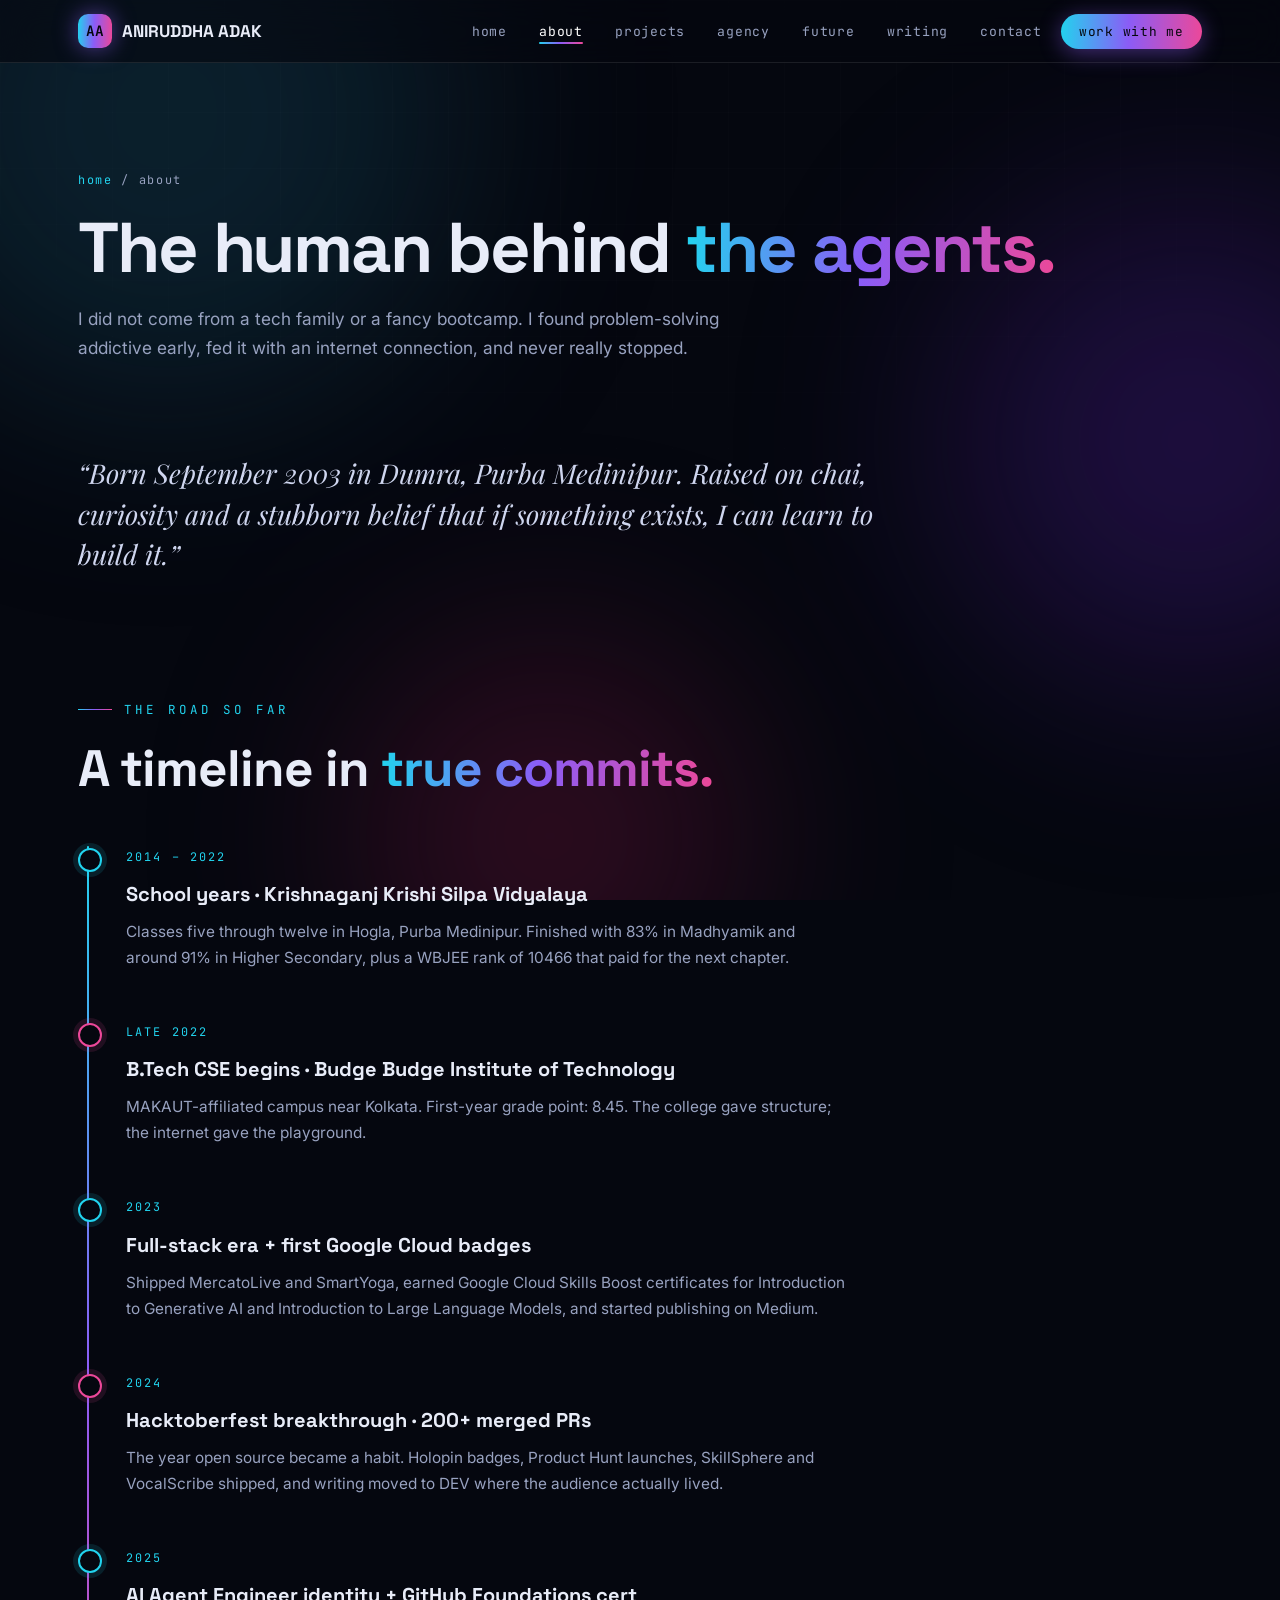
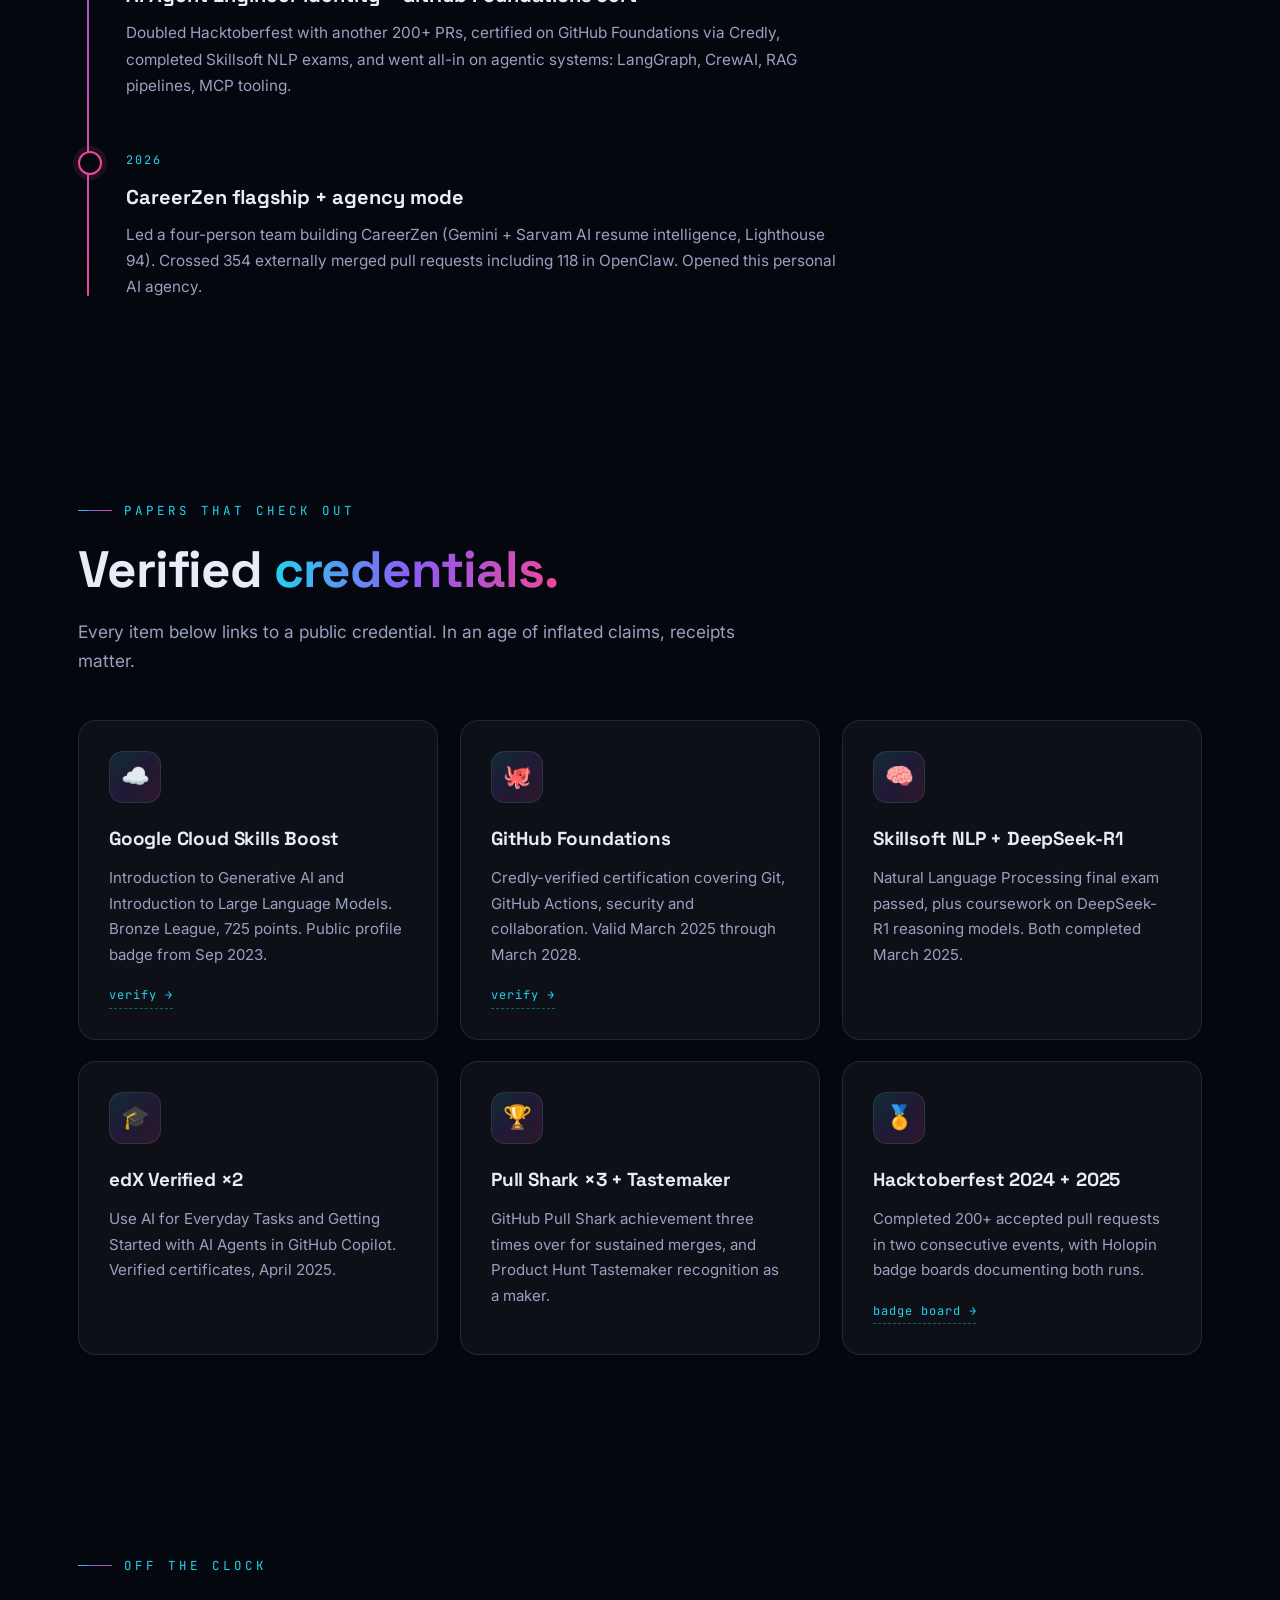
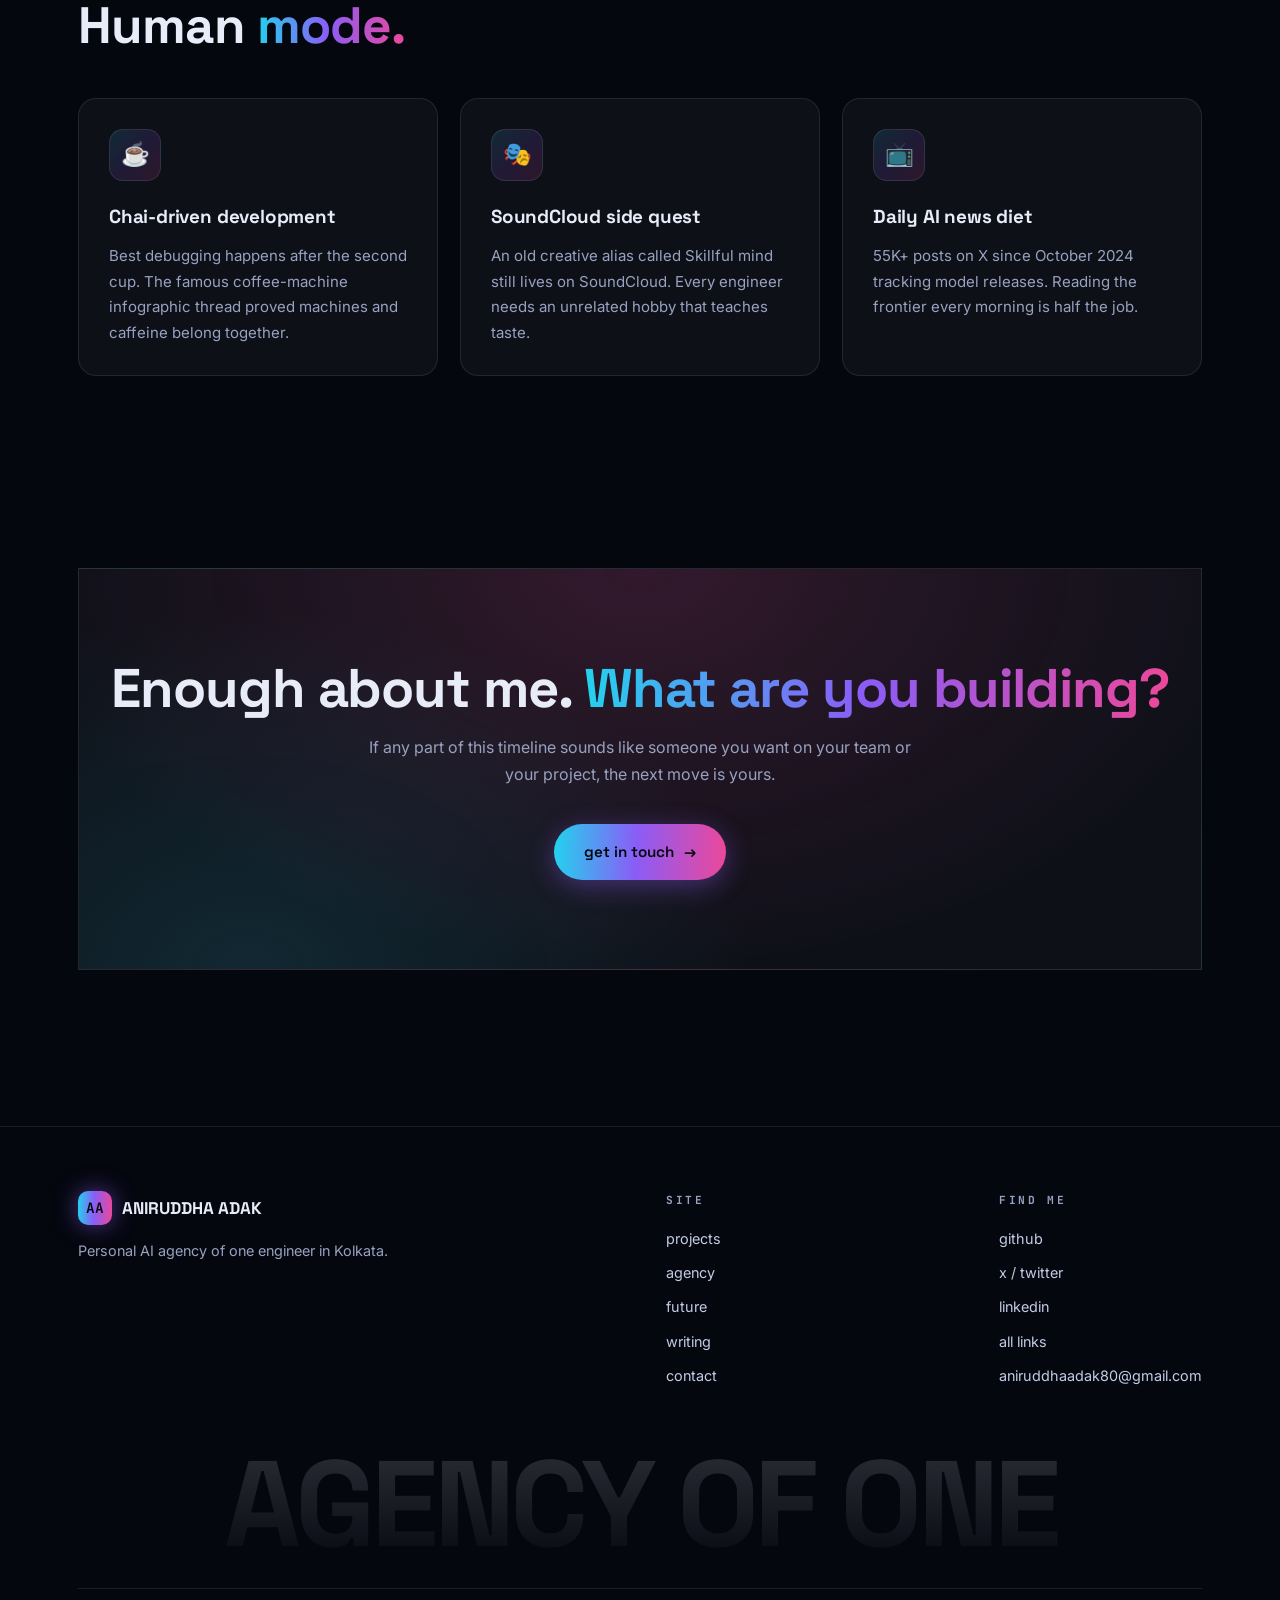
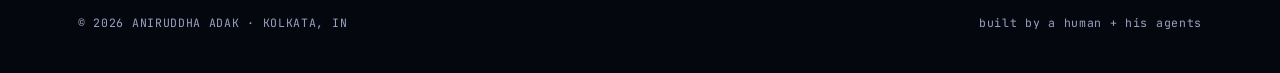
==== about.html @ 6c0efb55 "Personal AI Agency portfolio: multi-page static site with SEO/GEO layer" ====
<!DOCTYPE html>
<html lang="en">
<head>
<meta charset="UTF-8">
<meta name="viewport" content="width=device-width, initial-scale=1.0">
<title>About Aniruddha Adak — AI Agent Engineer from Kolkata · Story &amp; Timeline</title>
<meta name="description" content="The story of Aniruddha Adak: from a small town in Purba Medinipur to building autonomous AI agents in Kolkata. Education at BBIT/MAKAUT, 354+ merged open source PRs, verified certifications and the road ahead.">
<meta name="author" content="Aniruddha Adak">
<link rel="canonical" href="https://aniruddha-agency.vercel.app/about.html">
<meta property="og:type" content="profile">
<meta property="og:title" content="About Aniruddha Adak — AI Agent Engineer">
<meta property="og:description" content="From Dumra to autonomous agents: the timeline, education and verified record of an AI agent engineer.">
<meta name="twitter:card" content="summary_large_image">
<link rel="icon" type="image/svg+xml" href="favicon.svg">
<link rel="stylesheet" href="styles.css">
</head>
<body>

<div class="aurora"><span></span><span></span><span></span></div>
<div class="grid-overlay"></div>

<nav class="nav">
  <div class="nav-inner">
    <a href="index.html" class="logo"><span class="logo-mark">AA</span>ANIRUDDHA&nbsp;ADAK</a>
    <ul class="nav-links">
      <li><a href="index.html">home</a></li>
      <li><a href="about.html">about</a></li>
      <li><a href="projects.html">projects</a></li>
      <li><a href="agency.html">agency</a></li>
      <li><a href="future.html">future</a></li>
      <li><a href="writing.html">writing</a></li>
      <li><a href="contact.html">contact</a></li>
      <li><a href="contact.html" class="nav-cta">work with me</a></li>
    </ul>
    <button class="burger" aria-label="Toggle menu"><span></span><span></span><span></span></button>
  </div>
</nav>

<header class="page-hero">
  <div class="wrap">
    <div class="crumb reveal in-view"><a href="index.html">home</a> / about</div>
    <h1 class="reveal in-view">The human behind <span class="grad-text">the agents.</span></h1>
    <p class="lead reveal" data-delay="1">I did not come from a tech family or a fancy bootcamp. I found problem-solving addictive early, fed it with an internet connection, and never really stopped.</p>
  </div>
</header>

<section style="padding-top:30px">
  <div class="wrap">
    <p class="serif-note reveal">&ldquo;Born September 2003 in Dumra, Purba Medinipur. Raised on chai, curiosity and a stubborn belief that if something exists, I can learn to build it.&rdquo;</p>
  </div>
</section>

<section style="padding-top:20px">
  <div class="wrap">
    <span class="eyebrow reveal">the road so far</span>
    <h2 class="h2 reveal" data-delay="1">A timeline in <span class="grad-text">true commits.</span></h2>
    <div class="timeline mt-4">
      <div class="t-item reveal">
        <span class="t-date">2014 – 2022</span>
        <h3>School years · Krishnaganj Krishi Silpa Vidyalaya</h3>
        <p>Classes five through twelve in Hogla, Purba Medinipur. Finished with 83% in Madhyamik and around 91% in Higher Secondary, plus a WBJEE rank of 10466 that paid for the next chapter.</p>
      </div>
      <div class="t-item reveal">
        <span class="t-date">Late 2022</span>
        <h3>B.Tech CSE begins · Budge Budge Institute of Technology</h3>
        <p>MAKAUT-affiliated campus near Kolkata. First-year grade point: 8.45. The college gave structure; the internet gave the playground.</p>
      </div>
      <div class="t-item reveal">
        <span class="t-date">2023</span>
        <h3>Full-stack era + first Google Cloud badges</h3>
        <p>Shipped MercatoLive and SmartYoga, earned Google Cloud Skills Boost certificates for Introduction to Generative AI and Introduction to Large Language Models, and started publishing on Medium.</p>
      </div>
      <div class="t-item reveal">
        <span class="t-date">2024</span>
        <h3>Hacktoberfest breakthrough · 200+ merged PRs</h3>
        <p>The year open source became a habit. Holopin badges, Product Hunt launches, SkillSphere and VocalScribe shipped, and writing moved to DEV where the audience actually lived.</p>
      </div>
      <div class="t-item reveal">
        <span class="t-date">2025</span>
        <h3>AI Agent Engineer identity + GitHub Foundations cert</h3>
        <p>Doubled Hacktoberfest with another 200+ PRs, certified on GitHub Foundations via Credly, completed Skillsoft NLP exams, and went all-in on agentic systems: LangGraph, CrewAI, RAG pipelines, MCP tooling.</p>
      </div>
      <div class="t-item reveal">
        <span class="t-date">2026</span>
        <h3>CareerZen flagship + agency mode</h3>
        <p>Led a four-person team building CareerZen (Gemini + Sarvam AI resume intelligence, Lighthouse 94). Crossed 354 externally merged pull requests including 118 in OpenClaw. Opened this personal AI agency.</p>
      </div>
    </div>
  </div>
</section>

<section>
  <div class="wrap">
    <span class="eyebrow reveal">papers that check out</span>
    <h2 class="h2 reveal" data-delay="1">Verified <span class="grad-text">credentials.</span></h2>
    <p class="lead reveal mb-4" data-delay="2">Every item below links to a public credential. In an age of inflated claims, receipts matter.</p>
    <div class="grid g3">
      <article class="card reveal" data-tilt><span class="card-glow" style="background:#22d3ee"></span>
        <div class="card-icon">&#9729;&#65039;</div>
        <h3>Google Cloud Skills Boost</h3>
        <p>Introduction to Generative AI and Introduction to Large Language Models. Bronze League, 725 points. Public profile badge from Sep 2023.</p>
        <div class="links-row"><a href="https://www.cloudskillsboost.google/public_profiles/8e78aeff-c2cb-4eba-8991-f919583f6d31" target="_blank" rel="noopener">verify &rarr;</a></div>
      </article>
      <article class="card reveal" data-delay="1" data-tilt><span class="card-glow" style="background:#8b5cf6"></span>
        <div class="card-icon">&#128025;</div>
        <h3>GitHub Foundations</h3>
        <p>Credly-verified certification covering Git, GitHub Actions, security and collaboration. Valid March 2025 through March 2028.</p>
        <div class="links-row"><a href="https://www.credly.com/badges/89c05519-b342-407d-ba11-ecc5c6d7cba3" target="_blank" rel="noopener">verify &rarr;</a></div>
      </article>
      <article class="card reveal" data-delay="2" data-tilt><span class="card-glow" style="background:#ec4899"></span>
        <div class="card-icon">&#129504;</div>
        <h3>Skillsoft NLP + DeepSeek-R1</h3>
        <p>Natural Language Processing final exam passed, plus coursework on DeepSeek-R1 reasoning models. Both completed March 2025.</p>
      </article>
      <article class="card reveal" data-tilt><span class="card-glow" style="background:#fbbf24"></span>
        <div class="card-icon">&#127891;</div>
        <h3>edX Verified &times;2</h3>
        <p>Use AI for Everyday Tasks and Getting Started with AI Agents in GitHub Copilot. Verified certificates, April 2025.</p>
      </article>
      <article class="card reveal" data-delay="1" data-tilt><span class="card-glow" style="background:#a3e635"></span>
        <div class="card-icon">&#127942;</div>
        <h3>Pull Shark &times;3 + Tastemaker</h3>
        <p>GitHub Pull Shark achievement three times over for sustained merges, and Product Hunt Tastemaker recognition as a maker.</p>
      </article>
      <article class="card reveal" data-delay="2" data-tilt><span class="card-glow" style="background:#22d3ee"></span>
        <div class="card-icon">&#127941;</div>
        <h3>Hacktoberfest 2024 + 2025</h3>
        <p>Completed 200+ accepted pull requests in two consecutive events, with Holopin badge boards documenting both runs.</p>
        <div class="links-row"><a href="https://holopin.io/@aniruddhaadak80" target="_blank" rel="noopener">badge board &rarr;</a></div>
      </article>
    </div>
  </div>
</section>

<section>
  <div class="wrap">
    <span class="eyebrow reveal">off the clock</span>
    <h2 class="h2 reveal" data-delay="1">Human <span class="grad-text">mode.</span></h2>
    <div class="grid g3 mt-4">
      <article class="card reveal"><div class="card-icon">&#9749;</div><h3>Chai-driven development</h3><p>Best debugging happens after the second cup. The famous coffee-machine infographic thread proved machines and caffeine belong together.</p></article>
      <article class="card reveal" data-delay="1"><div class="card-icon">&#127917;</div><h3>SoundCloud side quest</h3><p>An old creative alias called Skillful mind still lives on SoundCloud. Every engineer needs an unrelated hobby that teaches taste.</p></article>
      <article class="card reveal" data-delay="2"><div class="card-icon">&#128250;</div><h3>Daily AI news diet</h3><p>55K+ posts on X since October 2024 tracking model releases. Reading the frontier every morning is half the job.</p></article>
    </div>
  </div>
</section>

<section>
  <div class="wrap">
    <div class="cta-band reveal">
      <h2>Enough about me. <span class="grad-text">What are you building?</span></h2>
      <p>If any part of this timeline sounds like someone you want on your team or your project, the next move is yours.</p>
      <a class="btn btn-primary" href="contact.html">get in touch <span class="arr">&rarr;</span></a>
    </div>
  </div>
</section>

<footer>
  <div class="wrap">
    <div class="foot-grid">
      <div class="foot-brand">
        <a href="index.html" class="logo"><span class="logo-mark">AA</span>ANIRUDDHA&nbsp;ADAK</a>
        <p>Personal AI agency of one engineer in Kolkata.</p>
      </div>
      <div class="foot-col">
        <b>site</b>
        <a href="projects.html">projects</a>
        <a href="agency.html">agency</a>
        <a href="future.html">future</a>
        <a href="writing.html">writing</a>
        <a href="contact.html">contact</a>
      </div>
      <div class="foot-col">
        <b>find me</b>
        <a href="https://github.com/aniruddhaadak80" target="_blank" rel="noopener">github</a>
        <a href="https://x.com/aniruddhadak" target="_blank" rel="noopener">x / twitter</a>
        <a href="https://www.linkedin.com/in/aniruddha-adak" target="_blank" rel="noopener">linkedin</a>
        <a href="https://linktr.ee/aniruddha.adak" target="_blank" rel="noopener">all links</a>
        <a href="mailto:aniruddhaadak80@gmail.com">aniruddhaadak80@gmail.com</a>
      </div>
    </div>
    <div class="foot-word">AGENCY OF ONE</div>
    <div class="foot-base">
      <span>&copy; <span data-year>2026</span> ANIRUDDHA ADAK &middot; KOLKATA, IN</span>
      <span>built by a human + his agents</span>
    </div>
  </div>
</footer>
<script src="script.js"></script>
</body>
</html>
---- styles.css ----
/* ============================================================
   ANIRUDDHA ADAK — PERSONAL AI AGENCY · handcrafted CSS
   ============================================================ */
@import url('https://fonts.googleapis.com/css2?family=Space+Grotesk:wght@400;500;600;700&family=Inter:wght@300;400;500;600&family=JetBrains+Mono:ital,wght@0,400;0,600;1,400&family=Playfair+Display:ital,wght@1,400;1,600&display=swap');

:root{
  --bg:#05070f;
  --panel:rgba(255,255,255,.04);
  --line:rgba(255,255,255,.09);
  --text:#e8ecf8;
  --muted:#98a2c0;
  --cyan:#22d3ee;
  --violet:#8b5cf6;
  --magenta:#ec4899;
  --amber:#fbbf24;
  --lime:#a3e635;
  --red:#fb7185;
  --grad:linear-gradient(92deg,#22d3ee 0%,#8b5cf6 48%,#ec4899 100%);
  --grad-soft:linear-gradient(135deg,rgba(34,211,238,.14),rgba(139,92,246,.14),rgba(236,72,153,.14));
  --radius:18px;
  --max:1180px;
  --font-display:'Space Grotesk',sans-serif;
  --font-body:'Inter',sans-serif;
  --font-mono:'JetBrains Mono',monospace;
  --font-serif:'Playfair Display',serif;
}

*{margin:0;padding:0;box-sizing:border-box}
html{scroll-behavior:smooth}
body{background:var(--bg);color:var(--text);font-family:var(--font-body);line-height:1.7;overflow-x:hidden;-webkit-font-smoothing:antialiased}
img{max-width:100%;display:block}
a{color:inherit;text-decoration:none}
::selection{background:rgba(139,92,246,.55);color:#fff}
::-webkit-scrollbar{width:11px}
::-webkit-scrollbar-track{background:#070a16}
::-webkit-scrollbar-thumb{background:linear-gradient(180deg,#22d3ee,#8b5cf6,#ec4899);border-radius:99px;border:3px solid #070a16}

/* ---------- ambient background ---------- */
.aurora{position:fixed;inset:0;z-index:-2;overflow:hidden;pointer-events:none}
.aurora span{position:absolute;border-radius:50%;filter:blur(110px);opacity:.35;animation:drift 26s ease-in-out infinite alternate}
.aurora span:nth-child(1){width:46vw;height:46vw;background:#164e63;top:-14vw;left:-10vw}
.aurora span:nth-child(2){width:38vw;height:38vw;background:#4c1d95;top:22vh;right:-12vw;animation-delay:-8s}
.aurora span:nth-child(3){width:30vw;height:30vw;background:#831843;bottom:-10vw;left:28vw;animation-delay:-15s}
@keyframes drift{from{transform:translate(0,0) scale(1)}to{transform:translate(6vw,-4vh) scale(1.18)}}
.grid-overlay{position:fixed;inset:0;z-index:-1;pointer-events:none;opacity:.5;background-image:linear-gradient(rgba(255,255,255,.025) 1px,transparent 1px),linear-gradient(90deg,rgba(255,255,255,.025) 1px,transparent 1px);background-size:56px 56px;-webkit-mask-image:radial-gradient(ellipse 90% 70% at 50% 0%,#000 40%,transparent 100%);mask-image:radial-gradient(ellipse 90% 70% at 50% 0%,#000 40%,transparent 100%)}

/* ---------- layout ---------- */
.wrap{max-width:var(--max);margin:0 auto;padding:0 28px}
section{padding:96px 0;position:relative}
.eyebrow{font-family:var(--font-mono);font-size:.78rem;letter-spacing:.32em;text-transform:uppercase;color:var(--cyan);display:inline-flex;align-items:center;gap:12px;margin-bottom:20px}
.eyebrow::before{content:"";width:34px;height:1px;background:var(--grad)}
.h2{font-family:var(--font-display);font-size:clamp(2rem,4.4vw,3.2rem);line-height:1.12;font-weight:700;letter-spacing:-.02em;margin-bottom:18px}
.lead{color:var(--muted);font-size:1.08rem;max-width:680px}
.serif-note{font-family:var(--font-serif);font-style:italic;font-size:clamp(1.25rem,2.4vw,1.7rem);line-height:1.5;color:#cfd6ef;max-width:820px}
.grad-text{background:var(--grad);-webkit-background-clip:text;background-clip:text;color:transparent}
.mono{font-family:var(--font-mono)}
.center{text-align:center}
.center .eyebrow::before{display:none}
.center .lead{margin:0 auto}

/* ---------- nav ---------- */
.nav{position:fixed;top:0;left:0;right:0;z-index:100;backdrop-filter:blur(18px);-webkit-backdrop-filter:blur(18px);background:rgba(5,7,15,.62);border-bottom:1px solid var(--line);transition:background .3s ease}
.nav-inner{max-width:var(--max);margin:0 auto;padding:14px 28px;display:flex;align-items:center;justify-content:space-between;gap:20px}
.logo{font-family:var(--font-display);font-weight:700;font-size:1.06rem;display:flex;align-items:center;gap:10px;white-space:nowrap}
.logo-mark{width:34px;height:34px;border-radius:10px;background:var(--grad);display:grid;place-items:center;font-family:var(--font-mono);font-weight:600;font-size:.9rem;color:#04060c;box-shadow:0 0 22px rgba(139,92,246,.55);animation:pulseGlow 3.2s ease-in-out infinite}
@keyframes pulseGlow{0%,100%{box-shadow:0 0 16px rgba(34,211,238,.45)}50%{box-shadow:0 0 30px rgba(236,72,153,.65)}}
.nav-links{display:flex;align-items:center;gap:6px;list-style:none}
.nav-links a{font-family:var(--font-mono);font-size:.82rem;letter-spacing:.06em;color:var(--muted);padding:8px 13px;border-radius:10px;position:relative;transition:color .25s,background .25s}
.nav-links a:hover{color:#fff;background:rgba(255,255,255,.06)}
.nav-links a.active{color:#fff}
.nav-links a.active::after{content:"";position:absolute;left:13px;right:13px;bottom:4px;height:2px;border-radius:2px;background:var(--grad)}
.nav-cta{font-family:var(--font-mono);font-size:.8rem !important;color:#04060c !important;padding:9px 18px !important;border-radius:99px !important;background:var(--grad);box-shadow:0 4px 22px rgba(139,92,246,.45);transition:transform .25s,box-shadow .25s}
.nav-cta:hover{transform:translateY(-2px);box-shadow:0 8px 30px rgba(236,72,153,.55)}
.burger{display:none;background:none;border:0;cursor:pointer;padding:8px;z-index:120}
.burger span{display:block;width:24px;height:2px;background:#fff;margin:5px 0;border-radius:2px;transition:.3s}
.burger.open span:nth-child(1){transform:translateY(7px) rotate(45deg)}
.burger.open span:nth-child(2){opacity:0}
.burger.open span:nth-child(3){transform:translateY(-7px) rotate(-45deg)}
@media(max-width:880px){
  .burger{display:block}
  .nav-links{position:fixed;inset:0;background:rgba(5,7,15,.97);backdrop-filter:blur(20px);flex-direction:column;justify-content:center;gap:10px;opacity:0;pointer-events:none;transition:opacity .3s ease}
  .nav-links.open{opacity:1;pointer-events:auto}
  .nav-links a{font-size:1.15rem;padding:14px 26px}
}

/* ---------- hero ---------- */
.hero{min-height:100svh;display:flex;flex-direction:column;justify-content:center;padding:150px 0 70px;position:relative}
#particles{position:absolute;inset:0;width:100%;height:100%;z-index:-1;opacity:.85}
.status-pill{display:inline-flex;align-items:center;gap:10px;align-self:flex-start;font-family:var(--font-mono);font-size:.78rem;letter-spacing:.14em;color:#baf7ff;border:1px solid rgba(34,211,238,.35);border-radius:99px;padding:8px 18px;background:rgba(34,211,238,.07);margin-bottom:30px;text-transform:uppercase}
.dot{width:8px;height:8px;border-radius:50%;background:var(--lime);box-shadow:0 0 12px var(--lime);animation:blink 1.8s infinite}
@keyframes blink{0%,100%{opacity:1}50%{opacity:.25}}
.hero h1{font-family:var(--font-display);font-weight:700;letter-spacing:-.03em;line-height:1.02;font-size:clamp(2.7rem,7.4vw,5.6rem);margin-bottom:8px}
.hero h1 .row2{display:block}
.role-line{font-family:var(--font-mono);font-size:clamp(1rem,2.4vw,1.5rem);color:var(--muted);margin:26px 0 20px;min-height:2.2em;display:flex;align-items:center;gap:10px;flex-wrap:wrap}
.role-line .caret{width:11px;height:1.35em;background:var(--cyan);animation:blink 1s steps(1) infinite}
.hero p.lead{margin-bottom:42px}
.hero-actions{display:flex;gap:16px;flex-wrap:wrap;align-items:center}
.hero-meta{display:flex;gap:34px;flex-wrap:wrap;margin-top:64px}
.hero-meta div strong{font-family:var(--font-display);font-size:1.5rem;display:block;letter-spacing:-.01em}
.hero-meta div span{font-family:var(--font-mono);font-size:.74rem;color:var(--muted);letter-spacing:.12em;text-transform:uppercase}
.scroll-hint{position:absolute;bottom:26px;left:50%;transform:translateX(-50%);font-family:var(--font-mono);font-size:.7rem;letter-spacing:.3em;color:var(--muted);text-transform:uppercase;animation:bob 2.2s ease-in-out infinite}
@keyframes bob{0%,100%{transform:translate(-50%,0)}50%{transform:translate(-50%,9px)}}

/* ---------- buttons ---------- */
.btn{display:inline-flex;align-items:center;gap:10px;font-family:var(--font-display);font-weight:600;font-size:.95rem;padding:15px 30px;border-radius:99px;border:0;cursor:pointer;transition:transform .25s cubic-bezier(.2,.8,.2,1),box-shadow .25s,color .25s,border-color .25s}
.btn-primary{background:var(--grad);color:#04060c;box-shadow:0 6px 26px rgba(139,92,246,.4)}
.btn-primary:hover{transform:translateY(-3px) scale(1.02);box-shadow:0 12px 40px rgba(236,72,153,.5)}
.btn-ghost{background:transparent;color:var(--text);border:1px solid var(--line)}
.btn-ghost:hover{border-color:var(--cyan);color:var(--cyan);transform:translateY(-3px)}
.btn .arr{transition:transform .25s;display:inline-block}
.btn:hover .arr{transform:translateX(5px)}

/* ---------- marquee ---------- */
.marquee{overflow:hidden;border-top:1px solid var(--line);border-bottom:1px solid var(--line);background:rgba(255,255,255,.02);padding:17px 0;white-space:nowrap}
.marquee-track{display:inline-block;animation:scrollX 38s linear infinite}
.marquee:hover .marquee-track{animation-play-state:paused}
.marquee-track span{font-family:var(--font-mono);font-size:.86rem;color:#aab4d4;letter-spacing:.05em;margin:0 26px}
.marquee-track b{color:var(--cyan);font-weight:400;margin:0 6px}
@keyframes scrollX{from{transform:translateX(0)}to{transform:translateX(-50%)}}

/* ---------- cards ---------- */
.grid{display:grid;gap:22px}
.g3{grid-template-columns:repeat(3,1fr)}
.g2{grid-template-columns:repeat(2,1fr)}
.g4{grid-template-columns:repeat(4,1fr)}
@media(max-width:960px){.g3,.g4{grid-template-columns:repeat(2,1fr)}}
@media(max-width:640px){.g2,.g3,.g4{grid-template-columns:1fr}}
.card{position:relative;background:var(--panel);border:1px solid var(--line);border-radius:var(--radius);padding:30px;overflow:hidden;transition:transform .35s cubic-bezier(.2,.8,.2,1),box-shadow .35s;transform-style:preserve-3d;will-change:transform}
.card::before{content:"";position:absolute;inset:0;border-radius:inherit;padding:1px;background:var(--grad);opacity:0;transition:opacity .4s;-webkit-mask:linear-gradient(#000 0 0) content-box,linear-gradient(#000 0 0);-webkit-mask-composite:xor;mask-composite:exclude;pointer-events:none}
.card:hover{transform:translateY(-7px);box-shadow:0 24px 60px rgba(0,0,0,.5)}
.card:hover::before,.card:hover .card-glow{opacity:1}
.card-glow{position:absolute;width:280px;height:280px;border-radius:50%;filter:blur(90px);opacity:0;transition:opacity .45s;pointer-events:none;top:-120px;right:-80px}
.card-icon{width:52px;height:52px;border-radius:14px;display:grid;place-items:center;margin-bottom:20px;font-size:1.45rem;background:var(--grad-soft);border:1px solid var(--line)}
.card h3{font-family:var(--font-display);font-size:1.18rem;margin-bottom:10px;letter-spacing:-.01em}
.card p{color:var(--muted);font-size:.94rem}
.tags{display:flex;flex-wrap:wrap;gap:8px;margin-top:18px}
.tag{font-family:var(--font-mono);font-size:.68rem;letter-spacing:.06em;color:#bcd0ff;border:1px solid var(--line);border-radius:99px;padding:4px 11px;background:rgba(255,255,255,.03)}

/* ---------- projects ---------- */
.project-card{display:flex;flex-direction:column;cursor:pointer}
.project-top{display:flex;justify-content:space-between;align-items:flex-start;margin-bottom:16px;gap:10px}
.proj-num{font-family:var(--font-mono);font-size:.72rem;color:var(--muted);letter-spacing:.2em}
.proj-arrow{width:38px;height:38px;border-radius:50%;display:grid;place-items:center;border:1px solid var(--line);color:var(--muted);transition:all .3s;flex-shrink:0}
.project-card .thumb{height:130px;border-radius:12px;margin-bottom:20px;position:relative;overflow:hidden;background:linear-gradient(135deg,var(--pc1,#164e63),var(--pc2,#4c1d95));display:flex;align-items:center;justify-content:center}
.project-card .thumb b{font-family:var(--font-display);font-weight:700;font-size:2.6rem;letter-spacing:-.03em;color:rgba(255,255,255,.9);text-shadow:0 6px 30px rgba(0,0,0,.45)}
.project-card .thumb::after{content:"";position:absolute;inset:0;background-image:radial-gradient(rgba(255,255,255,.16) 1px,transparent 1px);background-size:18px 18px}
.links-row{display:flex;gap:14px;margin-top:auto;padding-top:18px;flex-wrap:wrap}
.links-row a{font-family:var(--font-mono);font-size:.75rem;letter-spacing:.08em;color:var(--cyan);border-bottom:1px dashed rgba(34,211,238,.4);padding-bottom:2px;transition:color .25s,border-color .25s}
.links-row a:hover{color:#fff;border-color:#fff}
.badge-live{font-family:var(--font-mono);font-size:.64rem;color:var(--lime);border:1px solid rgba(163,230,53,.4);border-radius:99px;padding:3px 10px;letter-spacing:.1em;white-space:nowrap}
.chips{display:flex;flex-wrap:wrap;gap:10px;margin:34px 0 44px}
.chip{font-family:var(--font-mono);font-size:.76rem;letter-spacing:.08em;cursor:pointer;color:var(--muted);border:1px solid var(--line);background:transparent;border-radius:99px;padding:9px 19px;transition:all .25s}
.chip:hover{color:#fff;border-color:var(--violet)}
.chip.active{background:var(--grad);color:#04060c;border-color:transparent;font-weight:600}
.hide-proj{display:none !important}

/* ---------- stats band ---------- */
.stats-band{border-top:1px solid var(--line);border-bottom:1px solid var(--line);background:rgba(255,255,255,.015)}
.stat{text-align:center;padding:14px 10px}
.stat b{font-family:var(--font-display);font-weight:700;font-size:clamp(2rem,4vw,3rem);letter-spacing:-.02em;background:var(--grad);-webkit-background-clip:text;background-clip:text;color:transparent;display:block}
.stat span{font-family:var(--font-mono);font-size:.72rem;color:var(--muted);letter-spacing:.16em;text-transform:uppercase}

/* ---------- timeline ---------- */
.timeline{position:relative;margin-top:56px}
.timeline::before{content:"";position:absolute;left:9px;top:4px;bottom:4px;width:2px;background:linear-gradient(180deg,var(--cyan),var(--violet),var(--magenta));border-radius:2px}
.t-item{position:relative;padding:0 0 46px 48px}
.t-item:last-child{padding-bottom:0}
.t-item::before{content:"";position:absolute;left:0;top:6px;width:20px;height:20px;border-radius:50%;background:var(--bg);border:2px solid var(--cyan);box-shadow:0 0 0 5px rgba(34,211,238,.12)}
.t-item:nth-child(even)::before{border-color:var(--magenta);box-shadow:0 0 0 5px rgba(236,72,153,.12)}
.t-date{font-family:var(--font-mono);font-size:.74rem;letter-spacing:.18em;color:var(--cyan);text-transform:uppercase}
.t-item h3{font-family:var(--font-display);font-size:1.25rem;margin:8px 0}
.t-item p{color:var(--muted);font-size:.96rem;max-width:720px}

/* ---------- future split panels ---------- */
.split{display:grid;grid-template-columns:1fr 1fr;gap:26px}
@media(max-width:860px){.split{grid-template-columns:1fr}}
.panel{border-radius:calc(var(--radius) + 6px);padding:44px 36px;position:relative;overflow:hidden;border:1px solid var(--line)}
.panel-hope{background:linear-gradient(160deg,rgba(34,211,238,.09),rgba(163,230,53,.06) 60%,transparent)}
.panel-doom{background:linear-gradient(160deg,rgba(251,113,133,.09),rgba(251,191,36,.06) 60%,transparent)}
.panel .big-emoji{font-size:2.2rem;margin-bottom:18px;display:block}
.panel h3{font-family:var(--font-display);font-size:1.6rem;margin-bottom:8px}
.panel .sub{font-family:var(--font-mono);font-size:.72rem;letter-spacing:.22em;text-transform:uppercase;margin-bottom:26px}
.panel-hope .sub{color:var(--lime)}
.panel-doom .sub{color:var(--red)}
.predict{padding:18px 0;border-top:1px dashed var(--line)}
.predict:first-of-type{border-top:0}
.predict b{font-family:var(--font-display);display:block;font-size:1.02rem;margin-bottom:5px}
.predict span{font-size:.88rem;color:var(--muted)}
.odds{float:right;font-family:var(--font-mono);font-size:.7rem;letter-spacing:.08em;border-radius:99px;padding:3px 11px;margin-left:12px;white-space:nowrap}
.odds.high{color:var(--lime);border:1px solid rgba(163,230,53,.4)}
.odds.mid{color:var(--amber);border:1px solid rgba(251,191,36,.4)}
.odds.wild{color:var(--red);border:1px solid rgba(251,113,133,.4)}

/* ---------- manifesto / faq / cta ---------- */
.manifesto{border:1px solid var(--line);border-radius:calc(var(--radius) + 8px);background:radial-gradient(ellipse 60% 90% at 85% 10%,rgba(139,92,246,.14),transparent),radial-gradient(ellipse 50% 80% at 10% 90%,rgba(34,211,238,.1),transparent),var(--panel);padding:clamp(36px,6vw,84px)}
.manifesto .serif-note em{color:#a5f3fc}
.sig{font-family:var(--font-mono);font-size:.78rem;color:var(--muted);letter-spacing:.14em;margin-top:34px;display:block}
.sig b{background:var(--grad);-webkit-background-clip:text;background-clip:text;color:transparent}
.faq{border:1px solid var(--line);border-radius:16px;background:var(--panel);margin-bottom:14px;overflow:hidden}
.faq summary{cursor:pointer;list-style:none;padding:22px 26px;font-family:var(--font-display);font-weight:600;display:flex;justify-content:space-between;align-items:center;gap:16px;transition:color .25s}
.faq summary::-webkit-details-marker{display:none}
.faq summary::after{content:"+";font-family:var(--font-mono);font-size:1.3rem;color:var(--cyan);transition:transform .3s;flex-shrink:0}
.faq[open] summary::after{transform:rotate(45deg)}
.faq[open] summary{color:var(--cyan)}
.faq p{padding:0 26px 24px;color:var(--muted);font-size:.94rem}
.cta-band{text-align:center;border:1px solid var(--line);border-radius:calc(var(--radius)+8px);padding:clamp(46px,7vw,90px) 28px;position:relative;overflow:hidden;background:radial-gradient(ellipse 55% 100% at 50% 0%,rgba(236,72,153,.16),transparent),radial-gradient(ellipse 45% 90% at 15% 100%,rgba(34,211,238,.12),transparent),var(--panel)}
.cta-band h2{font-family:var(--font-display);font-size:clamp(1.9rem,4.6vw,3.4rem);letter-spacing:-.02em;line-height:1.08;margin-bottom:16px;overflow-wrap:anywhere}
.cta-band p{color:var(--muted);max-width:560px;margin:0 auto 36px}

/* ---------- writing rows ---------- */
.post-row{display:flex;align-items:center;gap:24px;padding:24px 8px;border-bottom:1px solid var(--line);transition:background .25s,padding .25s;border-radius:12px;flex-wrap:wrap}
.post-row:hover{background:rgba(255,255,255,.03);padding-left:18px}
.post-date{font-family:var(--font-mono);font-size:.72rem;color:var(--muted);letter-spacing:.1em;min-width:92px}
.post-title{flex:1;min-width:220px}
.post-title b{font-family:var(--font-display);font-weight:600;font-size:1.04rem;transition:color .25s}
.post-row:hover .post-title b{color:var(--cyan)}
.post-title span{display:block;color:var(--muted);font-size:.84rem;margin-top:3px}
.post-tag{font-family:var(--font-mono);font-size:.66rem;letter-spacing:.1em;text-transform:uppercase;color:var(--violet);border:1px solid rgba(139,92,246,.4);padding:3px 10px;border-radius:99px}

/* ---------- link tiles ---------- */
.link-tile{display:flex;align-items:center;gap:18px;padding:24px 26px;border-radius:16px;border:1px solid var(--line);background:var(--panel);transition:transform .3s cubic-bezier(.2,.8,.2,1),border-color .3s,background .3s}
.link-tile:hover{transform:translateY(-4px);border-color:rgba(34,211,238,.5);background:rgba(34,211,238,.05)}
.link-tile .lt-icon{width:46px;height:46px;border-radius:12px;background:var(--grad-soft);display:grid;place-items:center;font-size:1.25rem;flex-shrink:0}
.link-tile b{font-family:var(--font-display);display:block;font-size:.98rem}
.link-tile > span:last-child span{font-family:var(--font-mono);font-size:.74rem;color:var(--muted)}

/* ---------- footer ---------- */
footer{border-top:1px solid var(--line);padding:64px 0 40px;margin-top:60px}
.foot-grid{display:flex;justify-content:space-between;gap:40px;flex-wrap:wrap;margin-bottom:48px}
.foot-brand p{color:var(--muted);font-size:.9rem;max-width:320px;margin-top:14px}
.foot-col b{font-family:var(--font-mono);font-size:.7rem;letter-spacing:.24em;text-transform:uppercase;color:var(--muted);display:block;margin-bottom:16px}
.foot-col a{display:block;color:#c3cce6;font-size:.9rem;margin-bottom:10px;transition:color .2s,transform .2s}
.foot-col a:hover{color:var(--cyan);transform:translateX(4px)}
.foot-word{font-family:var(--font-display);font-weight:700;letter-spacing:-.04em;line-height:.95;text-align:center;font-size:clamp(2.6rem,10vw,7.6rem);background:linear-gradient(180deg,rgba(232,236,248,.16),rgba(232,236,248,.02));-webkit-background-clip:text;background-clip:text;color:transparent;user-select:none;margin-bottom:26px}
.foot-base{display:flex;justify-content:space-between;gap:14px;flex-wrap:wrap;border-top:1px solid var(--line);padding-top:24px;font-family:var(--font-mono);font-size:.72rem;color:var(--muted);letter-spacing:.06em}

/* ---------- reveals & page hero ---------- */
.reveal{opacity:0;transform:translateY(34px);transition:opacity .8s cubic-bezier(.2,.8,.2,1),transform .8s cubic-bezier(.2,.8,.2,1)}
.reveal.in-view{opacity:1;transform:none}
.reveal[data-delay="1"]{transition-delay:.1s}
.reveal[data-delay="2"]{transition-delay:.2s}
.reveal[data-delay="3"]{transition-delay:.3s}
.reveal[data-delay="4"]{transition-delay:.42s}
.reveal[data-delay="5"]{transition-delay:.54s}
@media(prefers-reduced-motion:reduce){*,*::before,*::after{animation-duration:.001s !important;transition-duration:.001s !important}}
.page-hero{padding:170px 0 60px}
.crumb{font-family:var(--font-mono);font-size:.74rem;color:var(--muted);letter-spacing:.14em;margin-bottom:22px}
.crumb a{color:var(--cyan)}
.page-hero h1{font-family:var(--font-display);font-weight:700;letter-spacing:-.03em;line-height:1.05;font-size:clamp(2.4rem,6vw,4.4rem);margin-bottom:18px}
.code-line{display:inline-flex;gap:10px;align-items:center;font-family:var(--font-mono);font-size:.82rem;color:#9ff3ff;background:rgba(34,211,238,.06);border:1px solid rgba(34,211,238,.25);border-radius:12px;padding:12px 20px;margin-top:34px}
.code-line i{color:var(--magenta);font-style:normal}
.mt-2{margin-top:22px}.mt-4{margin-top:44px}.mt-6{margin-top:66px}.mb-4{margin-bottom:44px}
.note-strip{font-family:var(--font-mono);font-size:.78rem;color:var(--amber);border:1px dashed rgba(251,191,36,.45);border-radius:12px;padding:14px 20px;background:rgba(251,191,36,.05)}
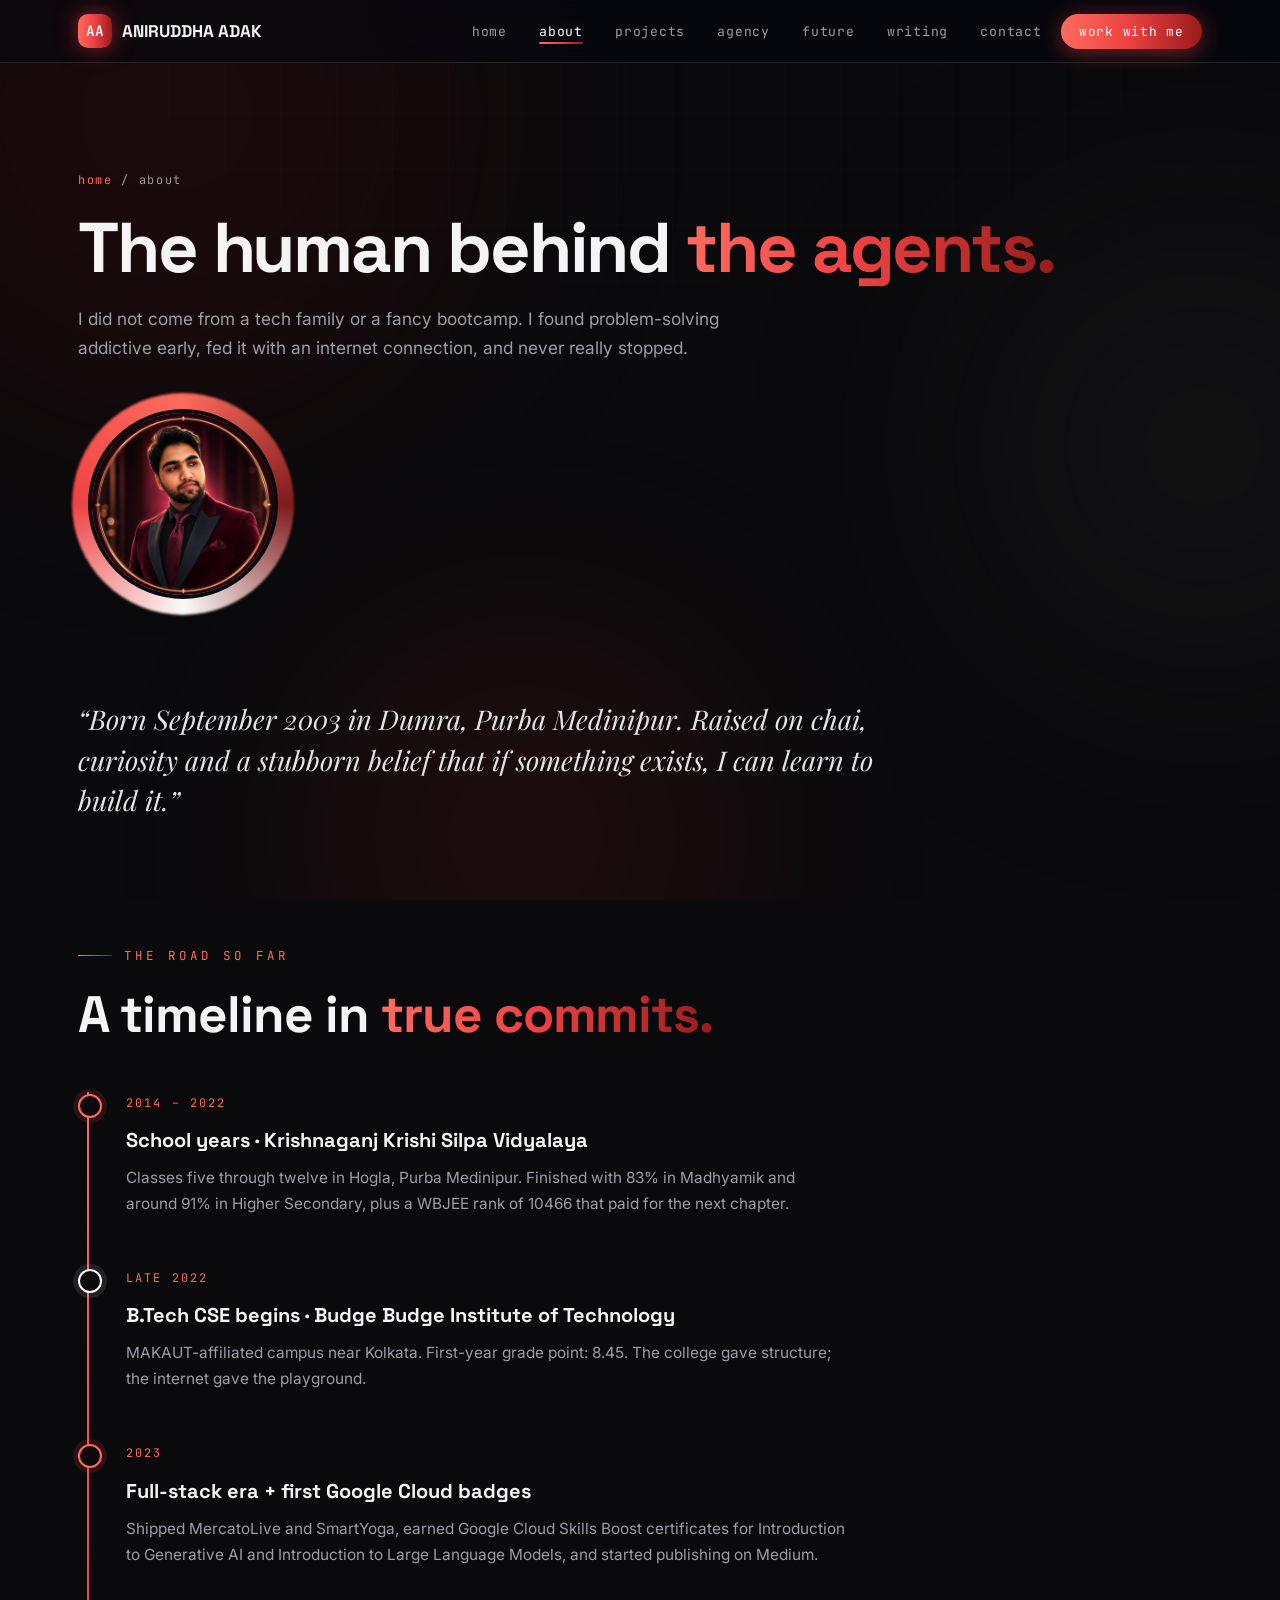
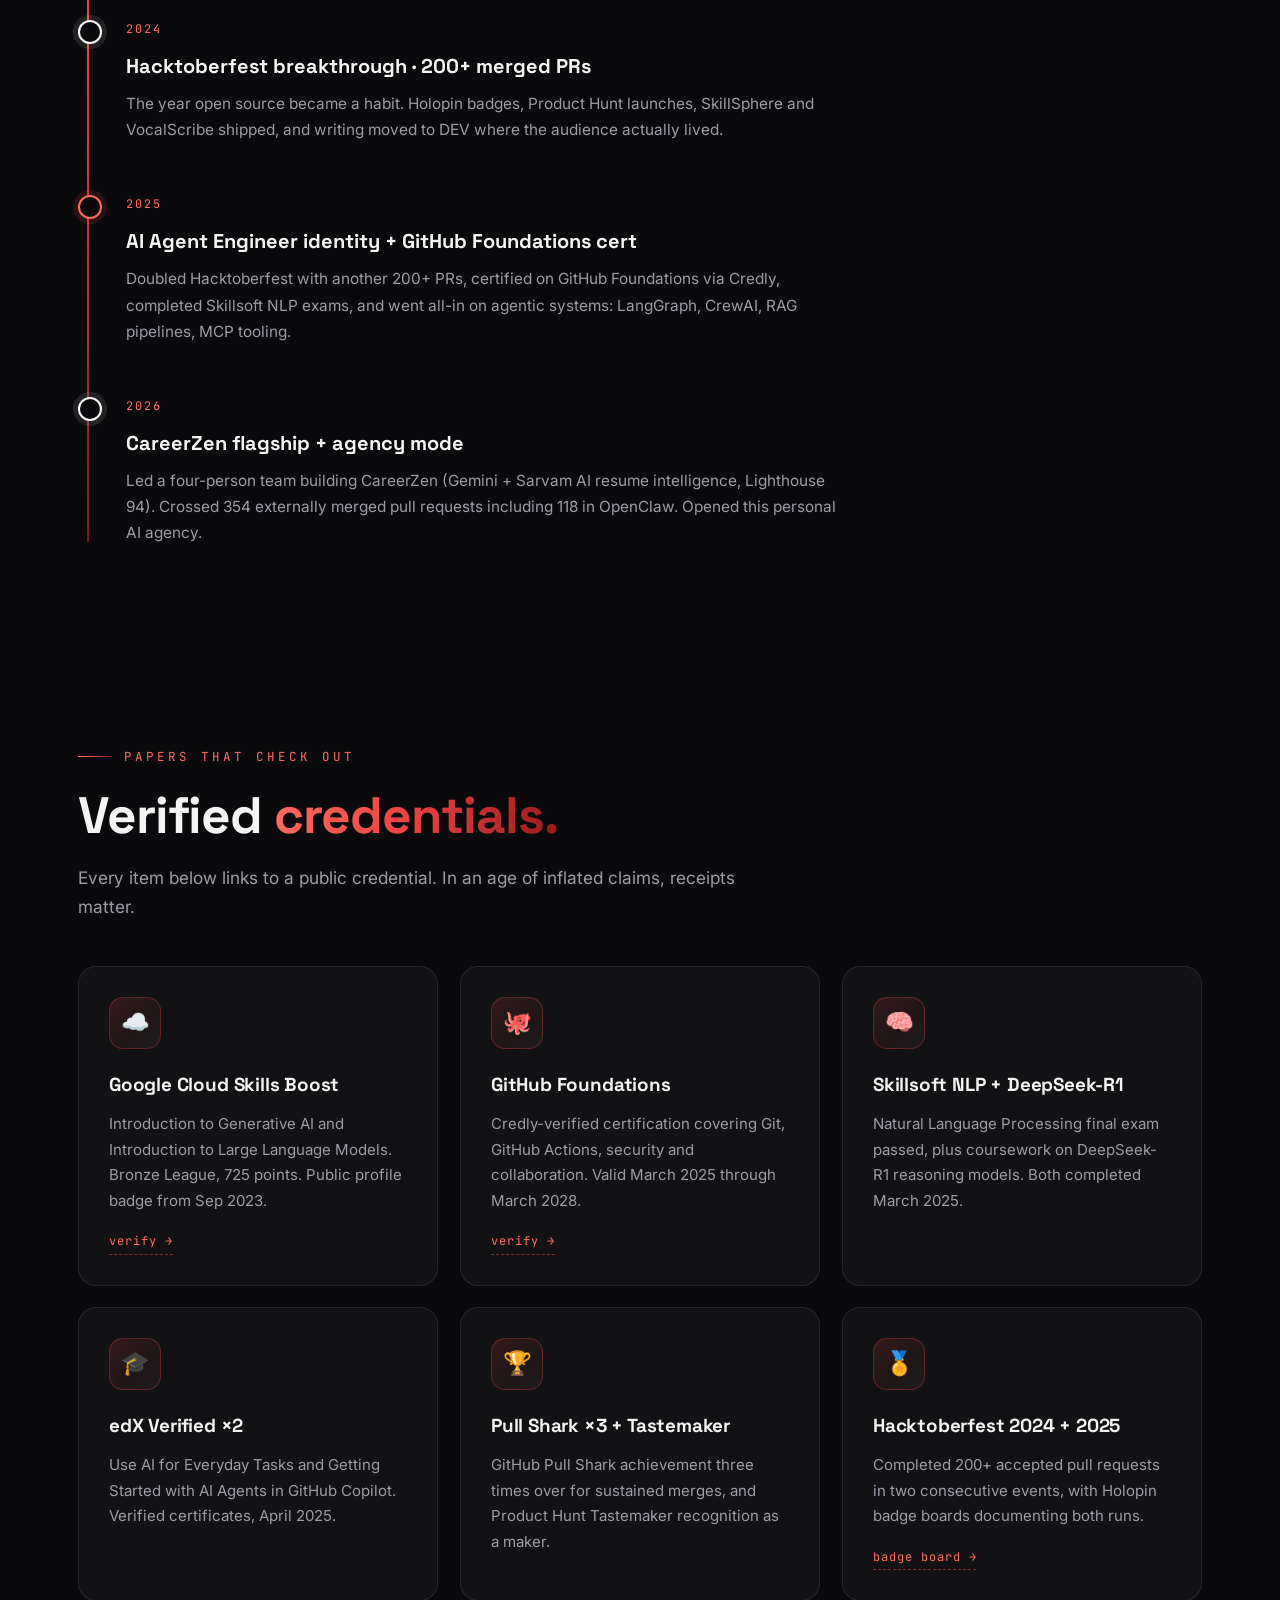
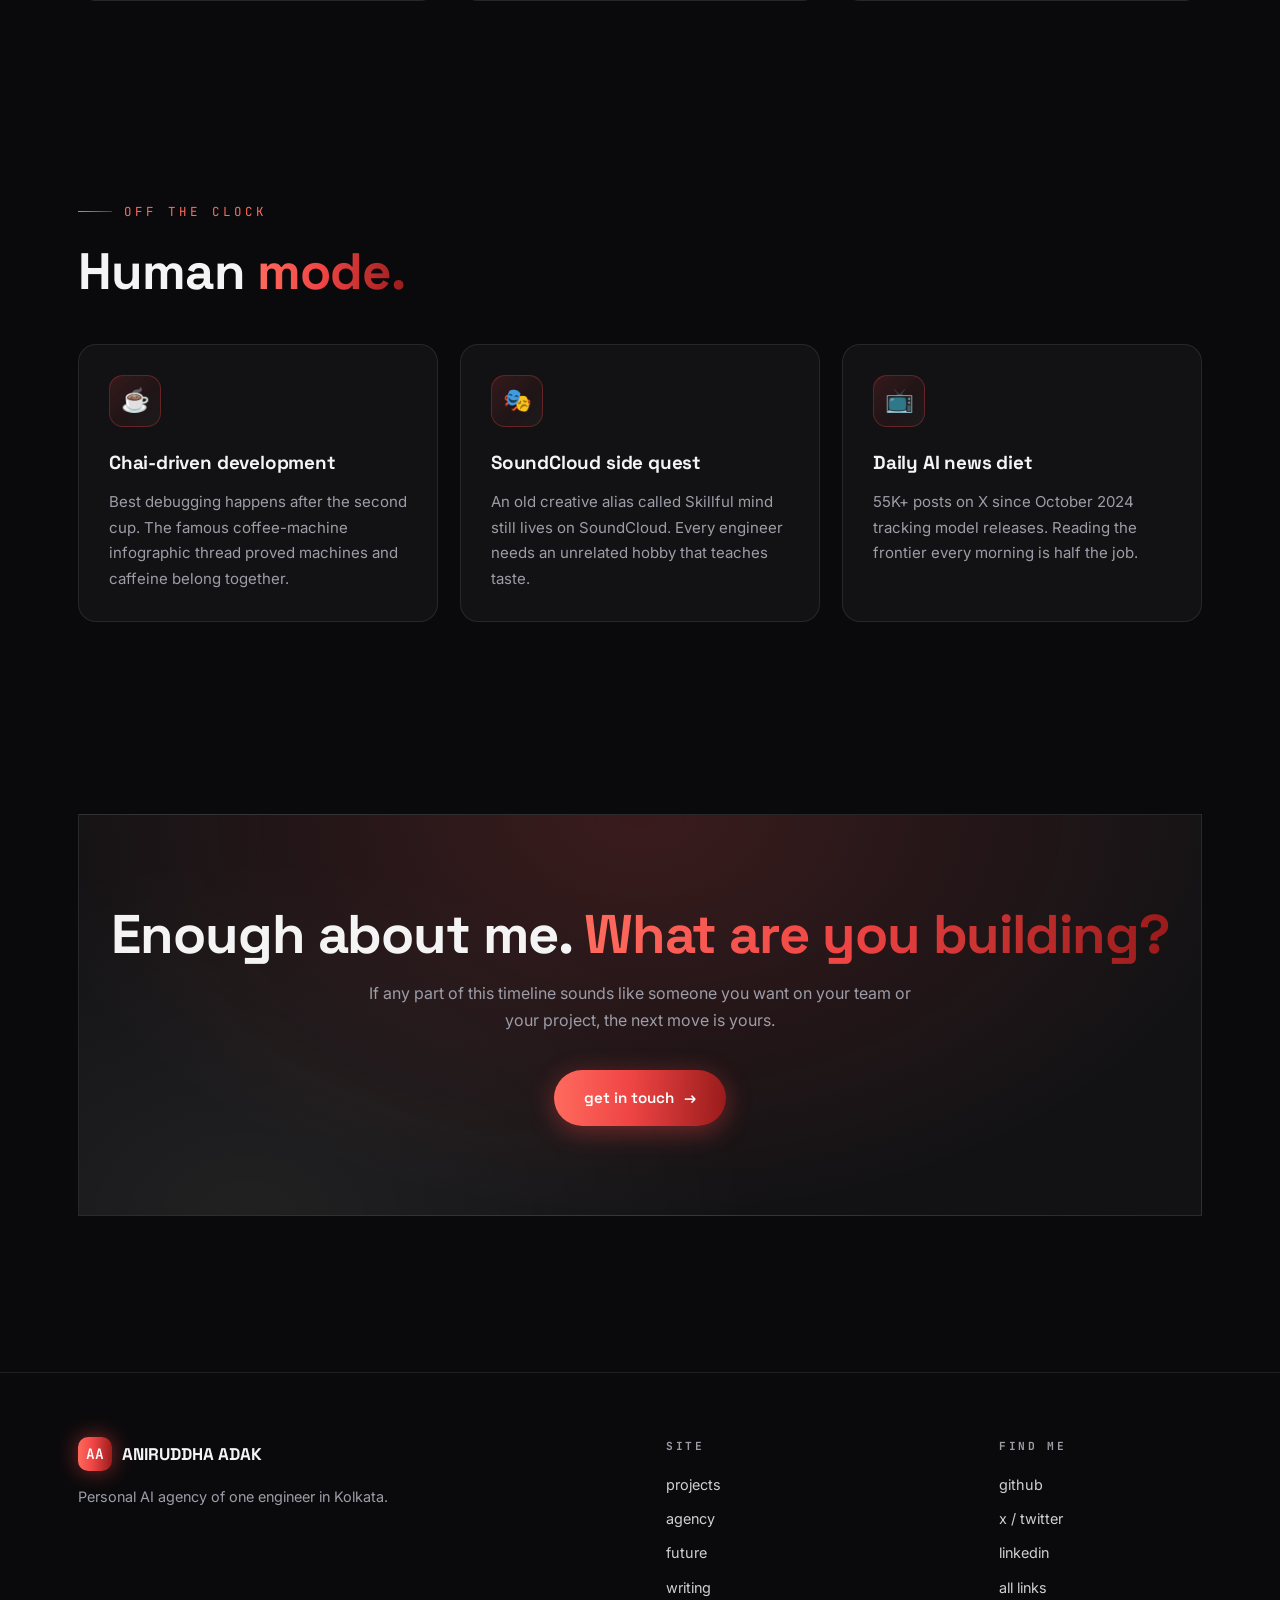
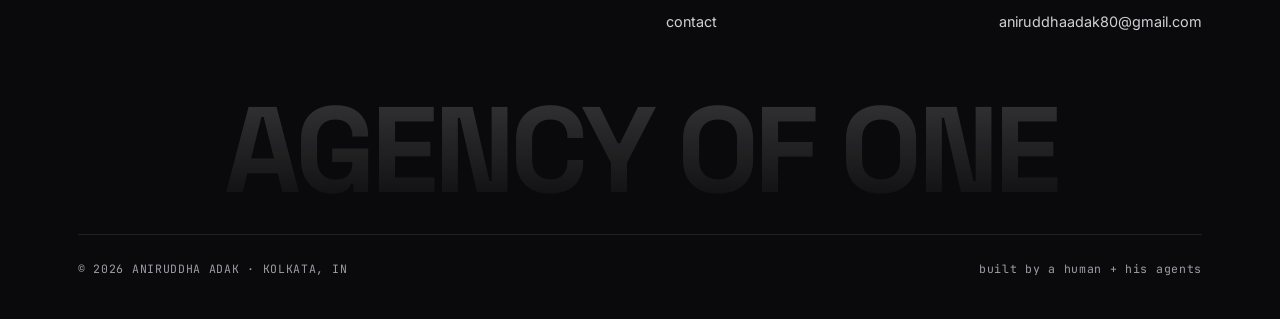
==== commit 2dd7f7aa: "Redesign: obsidian/white/crimson theme, portrait hero, 18 project thumbnails, extra animations" ====
--- a/about.html
+++ b/about.html
@@ -1,4 +1,4 @@
-<!DOCTYPE html>
+﻿<!DOCTYPE html>
 <html lang="en">
 <head>
 <meta charset="UTF-8">
@@ -16,6 +16,7 @@
 </head>
 <body>
 
+<div id="scroll-progress"></div>
 <div class="aurora"><span></span><span></span><span></span></div>
 <div class="grid-overlay"></div>
 
@@ -41,6 +42,13 @@
     <div class="crumb reveal in-view"><a href="index.html">home</a> / about</div>
     <h1 class="reveal in-view">The human behind <span class="grad-text">the agents.</span></h1>
     <p class="lead reveal" data-delay="1">I did not come from a tech family or a fancy bootcamp. I found problem-solving addictive early, fed it with an internet connection, and never really stopped.</p>
+    <div class="portrait-sm">
+      <div class="portrait-wrap">
+        <div class="portrait">
+          <img src="assets/aniruddha-photo.jpg" alt="Portrait of Aniruddha Adak" loading="lazy">
+        </div>
+      </div>
+    </div>
   </div>
 </header>
 
@@ -95,34 +103,34 @@
     <h2 class="h2 reveal" data-delay="1">Verified <span class="grad-text">credentials.</span></h2>
     <p class="lead reveal mb-4" data-delay="2">Every item below links to a public credential. In an age of inflated claims, receipts matter.</p>
     <div class="grid g3">
-      <article class="card reveal" data-tilt><span class="card-glow" style="background:#22d3ee"></span>
+      <article class="card reveal" data-tilt><span class="card-glow" style="background:#ef4444"></span>
         <div class="card-icon">&#9729;&#65039;</div>
         <h3>Google Cloud Skills Boost</h3>
         <p>Introduction to Generative AI and Introduction to Large Language Models. Bronze League, 725 points. Public profile badge from Sep 2023.</p>
         <div class="links-row"><a href="https://www.cloudskillsboost.google/public_profiles/8e78aeff-c2cb-4eba-8991-f919583f6d31" target="_blank" rel="noopener">verify &rarr;</a></div>
       </article>
-      <article class="card reveal" data-delay="1" data-tilt><span class="card-glow" style="background:#8b5cf6"></span>
+      <article class="card reveal" data-delay="1" data-tilt><span class="card-glow" style="background:#b91c1c"></span>
         <div class="card-icon">&#128025;</div>
         <h3>GitHub Foundations</h3>
         <p>Credly-verified certification covering Git, GitHub Actions, security and collaboration. Valid March 2025 through March 2028.</p>
         <div class="links-row"><a href="https://www.credly.com/badges/89c05519-b342-407d-ba11-ecc5c6d7cba3" target="_blank" rel="noopener">verify &rarr;</a></div>
       </article>
-      <article class="card reveal" data-delay="2" data-tilt><span class="card-glow" style="background:#ec4899"></span>
+      <article class="card reveal" data-delay="2" data-tilt><span class="card-glow" style="background:#7f1d1d"></span>
         <div class="card-icon">&#129504;</div>
         <h3>Skillsoft NLP + DeepSeek-R1</h3>
         <p>Natural Language Processing final exam passed, plus coursework on DeepSeek-R1 reasoning models. Both completed March 2025.</p>
       </article>
-      <article class="card reveal" data-tilt><span class="card-glow" style="background:#fbbf24"></span>
+      <article class="card reveal" data-tilt><span class="card-glow" style="background:#ff6b5e"></span>
         <div class="card-icon">&#127891;</div>
         <h3>edX Verified &times;2</h3>
         <p>Use AI for Everyday Tasks and Getting Started with AI Agents in GitHub Copilot. Verified certificates, April 2025.</p>
       </article>
-      <article class="card reveal" data-delay="1" data-tilt><span class="card-glow" style="background:#a3e635"></span>
+      <article class="card reveal" data-delay="1" data-tilt><span class="card-glow" style="background:#e4e4e7"></span>
         <div class="card-icon">&#127942;</div>
         <h3>Pull Shark &times;3 + Tastemaker</h3>
         <p>GitHub Pull Shark achievement three times over for sustained merges, and Product Hunt Tastemaker recognition as a maker.</p>
       </article>
-      <article class="card reveal" data-delay="2" data-tilt><span class="card-glow" style="background:#22d3ee"></span>
+      <article class="card reveal" data-delay="2" data-tilt><span class="card-glow" style="background:#ef4444"></span>
         <div class="card-icon">&#127941;</div>
         <h3>Hacktoberfest 2024 + 2025</h3>
         <p>Completed 200+ accepted pull requests in two consecutive events, with Holopin badge boards documenting both runs.</p>
--- a/styles.css
+++ b/styles.css
@@ -1,22 +1,24 @@
 /* ============================================================
-   ANIRUDDHA ADAK — PERSONAL AI AGENCY · handcrafted CSS
+   ANIRUDDHA ADAK — PERSONAL AI AGENCY
+   Theme: obsidian black · white · crimson red
    ============================================================ */
 @import url('https://fonts.googleapis.com/css2?family=Space+Grotesk:wght@400;500;600;700&family=Inter:wght@300;400;500;600&family=JetBrains+Mono:ital,wght@0,400;0,600;1,400&family=Playfair+Display:ital,wght@1,400;1,600&display=swap');
 
 :root{
-  --bg:#05070f;
-  --panel:rgba(255,255,255,.04);
+  --bg:#0a0a0c;
+  --bg-2:#101013;
+  --panel:rgba(255,255,255,.035);
   --line:rgba(255,255,255,.09);
-  --text:#e8ecf8;
-  --muted:#98a2c0;
-  --cyan:#22d3ee;
-  --violet:#8b5cf6;
-  --magenta:#ec4899;
-  --amber:#fbbf24;
-  --lime:#a3e635;
-  --red:#fb7185;
-  --grad:linear-gradient(92deg,#22d3ee 0%,#8b5cf6 48%,#ec4899 100%);
-  --grad-soft:linear-gradient(135deg,rgba(34,211,238,.14),rgba(139,92,246,.14),rgba(236,72,153,.14));
+  --text:#f4f4f5;
+  --muted:#9d9da8;
+  --red:#ef4444;
+  --red-deep:#b91c1c;
+  --red-dark:#7f1d1d;
+  --red-bright:#ff6b5e;
+  --white:#fafafa;
+  --orange:#f97316;
+  --grad:linear-gradient(92deg,#ff6b5e 0%,#ef4444 45%,#991b1b 100%);
+  --grad-soft:linear-gradient(135deg,rgba(239,68,68,.16),rgba(239,68,68,.06) 60%,rgba(255,255,255,.04));
   --radius:18px;
   --max:1180px;
   --font-display:'Space Grotesk',sans-serif;
@@ -30,28 +32,31 @@
 body{background:var(--bg);color:var(--text);font-family:var(--font-body);line-height:1.7;overflow-x:hidden;-webkit-font-smoothing:antialiased}
 img{max-width:100%;display:block}
 a{color:inherit;text-decoration:none}
-::selection{background:rgba(139,92,246,.55);color:#fff}
+::selection{background:rgba(239,68,68,.6);color:#fff}
 ::-webkit-scrollbar{width:11px}
-::-webkit-scrollbar-track{background:#070a16}
-::-webkit-scrollbar-thumb{background:linear-gradient(180deg,#22d3ee,#8b5cf6,#ec4899);border-radius:99px;border:3px solid #070a16}
+::-webkit-scrollbar-track{background:#0c0c0e}
+::-webkit-scrollbar-thumb{background:linear-gradient(180deg,#ff6b5e,#ef4444,#7f1d1d);border-radius:99px;border:3px solid #0c0c0e}
+
+/* ---------- scroll progress ---------- */
+#scroll-progress{position:fixed;top:0;left:0;height:3px;width:0;background:var(--grad);z-index:200;box-shadow:0 0 12px rgba(239,68,68,.8);transition:width .1s linear}
 
 /* ---------- ambient background ---------- */
 .aurora{position:fixed;inset:0;z-index:-2;overflow:hidden;pointer-events:none}
-.aurora span{position:absolute;border-radius:50%;filter:blur(110px);opacity:.35;animation:drift 26s ease-in-out infinite alternate}
-.aurora span:nth-child(1){width:46vw;height:46vw;background:#164e63;top:-14vw;left:-10vw}
-.aurora span:nth-child(2){width:38vw;height:38vw;background:#4c1d95;top:22vh;right:-12vw;animation-delay:-8s}
-.aurora span:nth-child(3){width:30vw;height:30vw;background:#831843;bottom:-10vw;left:28vw;animation-delay:-15s}
+.aurora span{position:absolute;border-radius:50%;filter:blur(120px);opacity:.3;animation:drift 28s ease-in-out infinite alternate}
+.aurora span:nth-child(1){width:46vw;height:46vw;background:#450a0a;top:-14vw;left:-10vw}
+.aurora span:nth-child(2){width:36vw;height:36vw;background:#27272a;top:24vh;right:-12vw;animation-delay:-9s}
+.aurora span:nth-child(3){width:30vw;height:30vw;background:#7f1d1d;bottom:-10vw;left:26vw;animation-delay:-16s;opacity:.22}
 @keyframes drift{from{transform:translate(0,0) scale(1)}to{transform:translate(6vw,-4vh) scale(1.18)}}
 .grid-overlay{position:fixed;inset:0;z-index:-1;pointer-events:none;opacity:.5;background-image:linear-gradient(rgba(255,255,255,.025) 1px,transparent 1px),linear-gradient(90deg,rgba(255,255,255,.025) 1px,transparent 1px);background-size:56px 56px;-webkit-mask-image:radial-gradient(ellipse 90% 70% at 50% 0%,#000 40%,transparent 100%);mask-image:radial-gradient(ellipse 90% 70% at 50% 0%,#000 40%,transparent 100%)}
 
 /* ---------- layout ---------- */
 .wrap{max-width:var(--max);margin:0 auto;padding:0 28px}
 section{padding:96px 0;position:relative}
-.eyebrow{font-family:var(--font-mono);font-size:.78rem;letter-spacing:.32em;text-transform:uppercase;color:var(--cyan);display:inline-flex;align-items:center;gap:12px;margin-bottom:20px}
+.eyebrow{font-family:var(--font-mono);font-size:.78rem;letter-spacing:.32em;text-transform:uppercase;color:var(--red-bright);display:inline-flex;align-items:center;gap:12px;margin-bottom:20px}
 .eyebrow::before{content:"";width:34px;height:1px;background:var(--grad)}
 .h2{font-family:var(--font-display);font-size:clamp(2rem,4.4vw,3.2rem);line-height:1.12;font-weight:700;letter-spacing:-.02em;margin-bottom:18px}
 .lead{color:var(--muted);font-size:1.08rem;max-width:680px}
-.serif-note{font-family:var(--font-serif);font-style:italic;font-size:clamp(1.25rem,2.4vw,1.7rem);line-height:1.5;color:#cfd6ef;max-width:820px}
+.serif-note{font-family:var(--font-serif);font-style:italic;font-size:clamp(1.25rem,2.4vw,1.7rem);line-height:1.5;color:#e4e4e7;max-width:820px}
 .grad-text{background:var(--grad);-webkit-background-clip:text;background-clip:text;color:transparent}
 .mono{font-family:var(--font-mono)}
 .center{text-align:center}
@@ -59,18 +64,18 @@
 .center .lead{margin:0 auto}
 
 /* ---------- nav ---------- */
-.nav{position:fixed;top:0;left:0;right:0;z-index:100;backdrop-filter:blur(18px);-webkit-backdrop-filter:blur(18px);background:rgba(5,7,15,.62);border-bottom:1px solid var(--line);transition:background .3s ease}
+.nav{position:fixed;top:0;left:0;right:0;z-index:100;backdrop-filter:blur(18px);-webkit-backdrop-filter:blur(18px);background:rgba(10,10,12,.62);border-bottom:1px solid var(--line);transition:background .3s ease}
 .nav-inner{max-width:var(--max);margin:0 auto;padding:14px 28px;display:flex;align-items:center;justify-content:space-between;gap:20px}
 .logo{font-family:var(--font-display);font-weight:700;font-size:1.06rem;display:flex;align-items:center;gap:10px;white-space:nowrap}
-.logo-mark{width:34px;height:34px;border-radius:10px;background:var(--grad);display:grid;place-items:center;font-family:var(--font-mono);font-weight:600;font-size:.9rem;color:#04060c;box-shadow:0 0 22px rgba(139,92,246,.55);animation:pulseGlow 3.2s ease-in-out infinite}
-@keyframes pulseGlow{0%,100%{box-shadow:0 0 16px rgba(34,211,238,.45)}50%{box-shadow:0 0 30px rgba(236,72,153,.65)}}
+.logo-mark{width:34px;height:34px;border-radius:10px;background:var(--grad);display:grid;place-items:center;font-family:var(--font-mono);font-weight:600;font-size:.9rem;color:#fff;box-shadow:0 0 22px rgba(239,68,68,.55);animation:pulseGlow 3.2s ease-in-out infinite}
+@keyframes pulseGlow{0%,100%{box-shadow:0 0 14px rgba(239,68,68,.4)}50%{box-shadow:0 0 30px rgba(239,68,68,.75)}}
 .nav-links{display:flex;align-items:center;gap:6px;list-style:none}
 .nav-links a{font-family:var(--font-mono);font-size:.82rem;letter-spacing:.06em;color:var(--muted);padding:8px 13px;border-radius:10px;position:relative;transition:color .25s,background .25s}
 .nav-links a:hover{color:#fff;background:rgba(255,255,255,.06)}
 .nav-links a.active{color:#fff}
 .nav-links a.active::after{content:"";position:absolute;left:13px;right:13px;bottom:4px;height:2px;border-radius:2px;background:var(--grad)}
-.nav-cta{font-family:var(--font-mono);font-size:.8rem !important;color:#04060c !important;padding:9px 18px !important;border-radius:99px !important;background:var(--grad);box-shadow:0 4px 22px rgba(139,92,246,.45);transition:transform .25s,box-shadow .25s}
-.nav-cta:hover{transform:translateY(-2px);box-shadow:0 8px 30px rgba(236,72,153,.55)}
+.nav-cta{font-family:var(--font-mono);font-size:.8rem !important;color:#fff !important;padding:9px 18px !important;border-radius:99px !important;background:var(--grad);box-shadow:0 4px 22px rgba(239,68,68,.45);transition:transform .25s,box-shadow .25s}
+.nav-cta:hover{transform:translateY(-2px);box-shadow:0 8px 30px rgba(239,68,68,.65)}
 .burger{display:none;background:none;border:0;cursor:pointer;padding:8px;z-index:120}
 .burger span{display:block;width:24px;height:2px;background:#fff;margin:5px 0;border-radius:2px;transition:.3s}
 .burger.open span:nth-child(1){transform:translateY(7px) rotate(45deg)}
@@ -78,35 +83,72 @@
 .burger.open span:nth-child(3){transform:translateY(-7px) rotate(-45deg)}
 @media(max-width:880px){
   .burger{display:block}
-  .nav-links{position:fixed;inset:0;background:rgba(5,7,15,.97);backdrop-filter:blur(20px);flex-direction:column;justify-content:center;gap:10px;opacity:0;pointer-events:none;transition:opacity .3s ease}
+  .nav-links{position:fixed;inset:0;background:rgba(10,10,12,.97);backdrop-filter:blur(20px);flex-direction:column;justify-content:center;gap:10px;opacity:0;pointer-events:none;transition:opacity .3s ease}
   .nav-links.open{opacity:1;pointer-events:auto}
   .nav-links a{font-size:1.15rem;padding:14px 26px}
 }
 
 /* ---------- hero ---------- */
-.hero{min-height:100svh;display:flex;flex-direction:column;justify-content:center;padding:150px 0 70px;position:relative}
+.hero{min-height:100svh;display:flex;align-items:center;padding:150px 0 70px;position:relative}
 #particles{position:absolute;inset:0;width:100%;height:100%;z-index:-1;opacity:.85}
-.status-pill{display:inline-flex;align-items:center;gap:10px;align-self:flex-start;font-family:var(--font-mono);font-size:.78rem;letter-spacing:.14em;color:#baf7ff;border:1px solid rgba(34,211,238,.35);border-radius:99px;padding:8px 18px;background:rgba(34,211,238,.07);margin-bottom:30px;text-transform:uppercase}
-.dot{width:8px;height:8px;border-radius:50%;background:var(--lime);box-shadow:0 0 12px var(--lime);animation:blink 1.8s infinite}
+.hero-grid{display:grid;grid-template-columns:1.15fr .85fr;gap:56px;align-items:center}
+@media(max-width:960px){.hero-grid{grid-template-columns:1fr;gap:44px}}
+.status-pill{display:inline-flex;align-items:center;gap:10px;align-self:flex-start;font-family:var(--font-mono);font-size:.78rem;letter-spacing:.14em;color:#fecaca;border:1px solid rgba(239,68,68,.4);border-radius:99px;padding:8px 18px;background:rgba(239,68,68,.08);margin-bottom:30px;text-transform:uppercase}
+.dot{width:8px;height:8px;border-radius:50%;background:var(--red-bright);box-shadow:0 0 12px var(--red-bright);animation:blink 1.8s infinite}
 @keyframes blink{0%,100%{opacity:1}50%{opacity:.25}}
-.hero h1{font-family:var(--font-display);font-weight:700;letter-spacing:-.03em;line-height:1.02;font-size:clamp(2.7rem,7.4vw,5.6rem);margin-bottom:8px}
+.hero h1{font-family:var(--font-display);font-weight:700;letter-spacing:-.03em;line-height:1.02;font-size:clamp(2.6rem,6.6vw,5rem);margin-bottom:8px}
 .hero h1 .row2{display:block}
-.role-line{font-family:var(--font-mono);font-size:clamp(1rem,2.4vw,1.5rem);color:var(--muted);margin:26px 0 20px;min-height:2.2em;display:flex;align-items:center;gap:10px;flex-wrap:wrap}
-.role-line .caret{width:11px;height:1.35em;background:var(--cyan);animation:blink 1s steps(1) infinite}
+.role-line{font-family:var(--font-mono);font-size:clamp(.95rem,2.2vw,1.35rem);color:var(--muted);margin:26px 0 20px;min-height:2.2em;display:flex;align-items:center;gap:10px;flex-wrap:wrap}
+.role-line .caret{width:11px;height:1.35em;background:var(--red-bright);animation:blink 1s steps(1) infinite}
 .hero p.lead{margin-bottom:42px}
 .hero-actions{display:flex;gap:16px;flex-wrap:wrap;align-items:center}
-.hero-meta{display:flex;gap:34px;flex-wrap:wrap;margin-top:64px}
+.hero-meta{display:flex;gap:34px;flex-wrap:wrap;margin-top:56px}
 .hero-meta div strong{font-family:var(--font-display);font-size:1.5rem;display:block;letter-spacing:-.01em}
 .hero-meta div span{font-family:var(--font-mono);font-size:.74rem;color:var(--muted);letter-spacing:.12em;text-transform:uppercase}
 .scroll-hint{position:absolute;bottom:26px;left:50%;transform:translateX(-50%);font-family:var(--font-mono);font-size:.7rem;letter-spacing:.3em;color:var(--muted);text-transform:uppercase;animation:bob 2.2s ease-in-out infinite}
 @keyframes bob{0%,100%{transform:translate(-50%,0)}50%{transform:translate(-50%,9px)}}
 
+/* ---------- portrait ---------- */
+.portrait-wrap{position:relative;display:flex;justify-content:center}
+.portrait{
+  position:relative;width:min(360px,78vw);aspect-ratio:1;border-radius:50%;
+  padding:10px;animation:floaty 7s ease-in-out infinite;
+}
+@keyframes floaty{0%,100%{transform:translateY(0)}50%{transform:translateY(-14px)}}
+.portrait::before{
+  content:"";position:absolute;inset:-6px;border-radius:50%;z-index:0;
+  background:conic-gradient(from 0deg,#ff6b5e,#7f1d1d,#fafafa,#ef4444,#ff6b5e);
+  animation:spin 9s linear infinite;filter:blur(1px);
+}
+.portrait::after{
+  content:"";position:absolute;inset:-30px;border-radius:50%;z-index:-1;
+  background:radial-gradient(circle,rgba(239,68,68,.35),transparent 65%);
+  animation:pulseGlow 3.4s ease-in-out infinite;
+}
+@keyframes spin{to{transform:rotate(360deg)}}
+.portrait img{
+  position:relative;z-index:1;width:100%;height:100%;object-fit:cover;border-radius:50%;
+  border:4px solid #0a0a0c;
+  transition:transform .5s cubic-bezier(.2,.8,.2,1),box-shadow .5s;
+}
+.portrait:hover img{transform:scale(1.04) rotate(1deg);box-shadow:0 20px 70px rgba(239,68,68,.35)}
+.portrait-badge{
+  position:absolute;z-index:2;bottom:8%;left:-6%;
+  font-family:var(--font-mono);font-size:.72rem;letter-spacing:.14em;color:#fff;
+  background:rgba(10,10,12,.85);border:1px solid rgba(239,68,68,.5);border-radius:99px;
+  padding:8px 16px;backdrop-filter:blur(8px);animation:floaty 7s ease-in-out infinite reverse;
+}
+@media(max-width:960px){.portrait-wrap{order:-1}}
+.portrait-sm{width:min(210px,52vw);margin-top:36px}
+.portrait-sm .portrait{width:100%}
+.portrait-sm .portrait::after{inset:-20px}
+
 /* ---------- buttons ---------- */
-.btn{display:inline-flex;align-items:center;gap:10px;font-family:var(--font-display);font-weight:600;font-size:.95rem;padding:15px 30px;border-radius:99px;border:0;cursor:pointer;transition:transform .25s cubic-bezier(.2,.8,.2,1),box-shadow .25s,color .25s,border-color .25s}
-.btn-primary{background:var(--grad);color:#04060c;box-shadow:0 6px 26px rgba(139,92,246,.4)}
-.btn-primary:hover{transform:translateY(-3px) scale(1.02);box-shadow:0 12px 40px rgba(236,72,153,.5)}
+.btn{display:inline-flex;align-items:center;gap:10px;font-family:var(--font-display);font-weight:600;font-size:.95rem;padding:15px 30px;border-radius:99px;border:0;cursor:pointer;transition:transform .25s cubic-bezier(.2,.8,.2,1),box-shadow .25s,color .25s,border-color .25s,background .25s}
+.btn-primary{background:var(--grad);color:#fff;box-shadow:0 6px 26px rgba(239,68,68,.4)}
+.btn-primary:hover{transform:translateY(-3px) scale(1.02);box-shadow:0 12px 40px rgba(239,68,68,.55)}
 .btn-ghost{background:transparent;color:var(--text);border:1px solid var(--line)}
-.btn-ghost:hover{border-color:var(--cyan);color:var(--cyan);transform:translateY(-3px)}
+.btn-ghost:hover{border-color:var(--red-bright);color:var(--red-bright);transform:translateY(-3px)}
 .btn .arr{transition:transform .25s;display:inline-block}
 .btn:hover .arr{transform:translateX(5px)}
 
@@ -114,8 +156,8 @@
 .marquee{overflow:hidden;border-top:1px solid var(--line);border-bottom:1px solid var(--line);background:rgba(255,255,255,.02);padding:17px 0;white-space:nowrap}
 .marquee-track{display:inline-block;animation:scrollX 38s linear infinite}
 .marquee:hover .marquee-track{animation-play-state:paused}
-.marquee-track span{font-family:var(--font-mono);font-size:.86rem;color:#aab4d4;letter-spacing:.05em;margin:0 26px}
-.marquee-track b{color:var(--cyan);font-weight:400;margin:0 6px}
+.marquee-track span{font-family:var(--font-mono);font-size:.86rem;color:#b3b3bd;letter-spacing:.05em;margin:0 26px}
+.marquee-track b{color:var(--red-bright);font-weight:400;margin:0 6px}
 @keyframes scrollX{from{transform:translateX(0)}to{transform:translateX(-50%)}}
 
 /* ---------- cards ---------- */
@@ -125,33 +167,37 @@
 .g4{grid-template-columns:repeat(4,1fr)}
 @media(max-width:960px){.g3,.g4{grid-template-columns:repeat(2,1fr)}}
 @media(max-width:640px){.g2,.g3,.g4{grid-template-columns:1fr}}
-.card{position:relative;background:var(--panel);border:1px solid var(--line);border-radius:var(--radius);padding:30px;overflow:hidden;transition:transform .35s cubic-bezier(.2,.8,.2,1),box-shadow .35s;transform-style:preserve-3d;will-change:transform}
+.card{position:relative;background:var(--panel);border:1px solid var(--line);border-radius:var(--radius);padding:30px;overflow:hidden;transition:transform .35s cubic-bezier(.2,.8,.2,1),box-shadow .35s,border-color .35s;transform-style:preserve-3d;will-change:transform}
 .card::before{content:"";position:absolute;inset:0;border-radius:inherit;padding:1px;background:var(--grad);opacity:0;transition:opacity .4s;-webkit-mask:linear-gradient(#000 0 0) content-box,linear-gradient(#000 0 0);-webkit-mask-composite:xor;mask-composite:exclude;pointer-events:none}
-.card:hover{transform:translateY(-7px);box-shadow:0 24px 60px rgba(0,0,0,.5)}
+.card:hover{transform:translateY(-7px);box-shadow:0 24px 60px rgba(0,0,0,.55);border-color:rgba(239,68,68,.35)}
 .card:hover::before,.card:hover .card-glow{opacity:1}
 .card-glow{position:absolute;width:280px;height:280px;border-radius:50%;filter:blur(90px);opacity:0;transition:opacity .45s;pointer-events:none;top:-120px;right:-80px}
-.card-icon{width:52px;height:52px;border-radius:14px;display:grid;place-items:center;margin-bottom:20px;font-size:1.45rem;background:var(--grad-soft);border:1px solid var(--line)}
+.card-icon{width:52px;height:52px;border-radius:14px;display:grid;place-items:center;margin-bottom:20px;font-size:1.45rem;background:var(--grad-soft);border:1px solid rgba(239,68,68,.3);transition:transform .35s}
+.card:hover .card-icon{transform:scale(1.12) rotate(-6deg)}
 .card h3{font-family:var(--font-display);font-size:1.18rem;margin-bottom:10px;letter-spacing:-.01em}
 .card p{color:var(--muted);font-size:.94rem}
 .tags{display:flex;flex-wrap:wrap;gap:8px;margin-top:18px}
-.tag{font-family:var(--font-mono);font-size:.68rem;letter-spacing:.06em;color:#bcd0ff;border:1px solid var(--line);border-radius:99px;padding:4px 11px;background:rgba(255,255,255,.03)}
+.tag{font-family:var(--font-mono);font-size:.68rem;letter-spacing:.06em;color:#fecaca;border:1px solid rgba(239,68,68,.35);border-radius:99px;padding:4px 11px;background:rgba(239,68,68,.06)}
 
 /* ---------- projects ---------- */
 .project-card{display:flex;flex-direction:column;cursor:pointer}
 .project-top{display:flex;justify-content:space-between;align-items:flex-start;margin-bottom:16px;gap:10px}
 .proj-num{font-family:var(--font-mono);font-size:.72rem;color:var(--muted);letter-spacing:.2em}
 .proj-arrow{width:38px;height:38px;border-radius:50%;display:grid;place-items:center;border:1px solid var(--line);color:var(--muted);transition:all .3s;flex-shrink:0}
-.project-card .thumb{height:130px;border-radius:12px;margin-bottom:20px;position:relative;overflow:hidden;background:linear-gradient(135deg,var(--pc1,#164e63),var(--pc2,#4c1d95));display:flex;align-items:center;justify-content:center}
-.project-card .thumb b{font-family:var(--font-display);font-weight:700;font-size:2.6rem;letter-spacing:-.03em;color:rgba(255,255,255,.9);text-shadow:0 6px 30px rgba(0,0,0,.45)}
-.project-card .thumb::after{content:"";position:absolute;inset:0;background-image:radial-gradient(rgba(255,255,255,.16) 1px,transparent 1px);background-size:18px 18px}
+.project-card .thumb{height:170px;border-radius:12px;margin-bottom:20px;position:relative;overflow:hidden;border:1px solid var(--line)}
+.project-card .thumb img{width:100%;height:100%;object-fit:cover;transition:transform .6s cubic-bezier(.2,.8,.2,1)}
+.project-card:hover .thumb img{transform:scale(1.08)}
+.project-card .thumb::after{content:"";position:absolute;inset:0;background:linear-gradient(180deg,transparent 55%,rgba(10,10,12,.55));pointer-events:none}
+.project-card .thumb .shine{position:absolute;top:0;left:-80%;width:50%;height:100%;background:linear-gradient(100deg,transparent,rgba(255,255,255,.22),transparent);transform:skewX(-20deg);transition:left .7s ease;pointer-events:none;z-index:2}
+.project-card:hover .thumb .shine{left:130%}
 .links-row{display:flex;gap:14px;margin-top:auto;padding-top:18px;flex-wrap:wrap}
-.links-row a{font-family:var(--font-mono);font-size:.75rem;letter-spacing:.08em;color:var(--cyan);border-bottom:1px dashed rgba(34,211,238,.4);padding-bottom:2px;transition:color .25s,border-color .25s}
+.links-row a{font-family:var(--font-mono);font-size:.75rem;letter-spacing:.08em;color:var(--red-bright);border-bottom:1px dashed rgba(239,68,68,.5);padding-bottom:2px;transition:color .25s,border-color .25s}
 .links-row a:hover{color:#fff;border-color:#fff}
-.badge-live{font-family:var(--font-mono);font-size:.64rem;color:var(--lime);border:1px solid rgba(163,230,53,.4);border-radius:99px;padding:3px 10px;letter-spacing:.1em;white-space:nowrap}
+.badge-live{font-family:var(--font-mono);font-size:.64rem;color:var(--red-bright);border:1px solid rgba(239,68,68,.5);border-radius:99px;padding:3px 10px;letter-spacing:.1em;white-space:nowrap}
 .chips{display:flex;flex-wrap:wrap;gap:10px;margin:34px 0 44px}
 .chip{font-family:var(--font-mono);font-size:.76rem;letter-spacing:.08em;cursor:pointer;color:var(--muted);border:1px solid var(--line);background:transparent;border-radius:99px;padding:9px 19px;transition:all .25s}
-.chip:hover{color:#fff;border-color:var(--violet)}
-.chip.active{background:var(--grad);color:#04060c;border-color:transparent;font-weight:600}
+.chip:hover{color:#fff;border-color:var(--red)}
+.chip.active{background:var(--grad);color:#fff;border-color:transparent;font-weight:600}
 .hide-proj{display:none !important}
 
 /* ---------- stats band ---------- */
@@ -162,12 +208,12 @@
 
 /* ---------- timeline ---------- */
 .timeline{position:relative;margin-top:56px}
-.timeline::before{content:"";position:absolute;left:9px;top:4px;bottom:4px;width:2px;background:linear-gradient(180deg,var(--cyan),var(--violet),var(--magenta));border-radius:2px}
+.timeline::before{content:"";position:absolute;left:9px;top:4px;bottom:4px;width:2px;background:linear-gradient(180deg,#ff6b5e,#ef4444,#7f1d1d);border-radius:2px}
 .t-item{position:relative;padding:0 0 46px 48px}
 .t-item:last-child{padding-bottom:0}
-.t-item::before{content:"";position:absolute;left:0;top:6px;width:20px;height:20px;border-radius:50%;background:var(--bg);border:2px solid var(--cyan);box-shadow:0 0 0 5px rgba(34,211,238,.12)}
-.t-item:nth-child(even)::before{border-color:var(--magenta);box-shadow:0 0 0 5px rgba(236,72,153,.12)}
-.t-date{font-family:var(--font-mono);font-size:.74rem;letter-spacing:.18em;color:var(--cyan);text-transform:uppercase}
+.t-item::before{content:"";position:absolute;left:0;top:6px;width:20px;height:20px;border-radius:50%;background:var(--bg);border:2px solid var(--red-bright);box-shadow:0 0 0 5px rgba(239,68,68,.14)}
+.t-item:nth-child(even)::before{border-color:#fafafa;box-shadow:0 0 0 5px rgba(255,255,255,.1)}
+.t-date{font-family:var(--font-mono);font-size:.74rem;letter-spacing:.18em;color:var(--red-bright);text-transform:uppercase}
 .t-item h3{font-family:var(--font-display);font-size:1.25rem;margin:8px 0}
 .t-item p{color:var(--muted);font-size:.96rem;max-width:720px}
 
@@ -175,52 +221,52 @@
 .split{display:grid;grid-template-columns:1fr 1fr;gap:26px}
 @media(max-width:860px){.split{grid-template-columns:1fr}}
 .panel{border-radius:calc(var(--radius) + 6px);padding:44px 36px;position:relative;overflow:hidden;border:1px solid var(--line)}
-.panel-hope{background:linear-gradient(160deg,rgba(34,211,238,.09),rgba(163,230,53,.06) 60%,transparent)}
-.panel-doom{background:linear-gradient(160deg,rgba(251,113,133,.09),rgba(251,191,36,.06) 60%,transparent)}
+.panel-hope{background:linear-gradient(160deg,rgba(255,255,255,.07),rgba(239,68,68,.05) 60%,transparent)}
+.panel-doom{background:linear-gradient(160deg,rgba(239,68,68,.12),rgba(127,29,29,.08) 60%,transparent)}
 .panel .big-emoji{font-size:2.2rem;margin-bottom:18px;display:block}
 .panel h3{font-family:var(--font-display);font-size:1.6rem;margin-bottom:8px}
 .panel .sub{font-family:var(--font-mono);font-size:.72rem;letter-spacing:.22em;text-transform:uppercase;margin-bottom:26px}
-.panel-hope .sub{color:var(--lime)}
-.panel-doom .sub{color:var(--red)}
+.panel-hope .sub{color:#e4e4e7}
+.panel-doom .sub{color:var(--red-bright)}
 .predict{padding:18px 0;border-top:1px dashed var(--line)}
 .predict:first-of-type{border-top:0}
 .predict b{font-family:var(--font-display);display:block;font-size:1.02rem;margin-bottom:5px}
 .predict span{font-size:.88rem;color:var(--muted)}
 .odds{float:right;font-family:var(--font-mono);font-size:.7rem;letter-spacing:.08em;border-radius:99px;padding:3px 11px;margin-left:12px;white-space:nowrap}
-.odds.high{color:var(--lime);border:1px solid rgba(163,230,53,.4)}
-.odds.mid{color:var(--amber);border:1px solid rgba(251,191,36,.4)}
-.odds.wild{color:var(--red);border:1px solid rgba(251,113,133,.4)}
+.odds.high{color:#fafafa;border:1px solid rgba(255,255,255,.45)}
+.odds.mid{color:var(--orange);border:1px solid rgba(249,115,22,.5)}
+.odds.wild{color:var(--red-bright);border:1px solid rgba(239,68,68,.55)}
 
 /* ---------- manifesto / faq / cta ---------- */
-.manifesto{border:1px solid var(--line);border-radius:calc(var(--radius) + 8px);background:radial-gradient(ellipse 60% 90% at 85% 10%,rgba(139,92,246,.14),transparent),radial-gradient(ellipse 50% 80% at 10% 90%,rgba(34,211,238,.1),transparent),var(--panel);padding:clamp(36px,6vw,84px)}
-.manifesto .serif-note em{color:#a5f3fc}
+.manifesto{border:1px solid var(--line);border-radius:calc(var(--radius) + 8px);background:radial-gradient(ellipse 60% 90% at 85% 10%,rgba(239,68,68,.13),transparent),radial-gradient(ellipse 50% 80% at 10% 90%,rgba(255,255,255,.05),transparent),var(--panel);padding:clamp(36px,6vw,84px)}
+.manifesto .serif-note em{color:var(--red-bright)}
 .sig{font-family:var(--font-mono);font-size:.78rem;color:var(--muted);letter-spacing:.14em;margin-top:34px;display:block}
 .sig b{background:var(--grad);-webkit-background-clip:text;background-clip:text;color:transparent}
 .faq{border:1px solid var(--line);border-radius:16px;background:var(--panel);margin-bottom:14px;overflow:hidden}
 .faq summary{cursor:pointer;list-style:none;padding:22px 26px;font-family:var(--font-display);font-weight:600;display:flex;justify-content:space-between;align-items:center;gap:16px;transition:color .25s}
 .faq summary::-webkit-details-marker{display:none}
-.faq summary::after{content:"+";font-family:var(--font-mono);font-size:1.3rem;color:var(--cyan);transition:transform .3s;flex-shrink:0}
+.faq summary::after{content:"+";font-family:var(--font-mono);font-size:1.3rem;color:var(--red-bright);transition:transform .3s;flex-shrink:0}
 .faq[open] summary::after{transform:rotate(45deg)}
-.faq[open] summary{color:var(--cyan)}
+.faq[open] summary{color:var(--red-bright)}
 .faq p{padding:0 26px 24px;color:var(--muted);font-size:.94rem}
-.cta-band{text-align:center;border:1px solid var(--line);border-radius:calc(var(--radius)+8px);padding:clamp(46px,7vw,90px) 28px;position:relative;overflow:hidden;background:radial-gradient(ellipse 55% 100% at 50% 0%,rgba(236,72,153,.16),transparent),radial-gradient(ellipse 45% 90% at 15% 100%,rgba(34,211,238,.12),transparent),var(--panel)}
+.cta-band{text-align:center;border:1px solid var(--line);border-radius:calc(var(--radius)+8px);padding:clamp(46px,7vw,90px) 28px;position:relative;overflow:hidden;background:radial-gradient(ellipse 55% 100% at 50% 0%,rgba(239,68,68,.18),transparent),radial-gradient(ellipse 45% 90% at 15% 100%,rgba(255,255,255,.06),transparent),var(--panel)}
 .cta-band h2{font-family:var(--font-display);font-size:clamp(1.9rem,4.6vw,3.4rem);letter-spacing:-.02em;line-height:1.08;margin-bottom:16px;overflow-wrap:anywhere}
 .cta-band p{color:var(--muted);max-width:560px;margin:0 auto 36px}
 
 /* ---------- writing rows ---------- */
 .post-row{display:flex;align-items:center;gap:24px;padding:24px 8px;border-bottom:1px solid var(--line);transition:background .25s,padding .25s;border-radius:12px;flex-wrap:wrap}
-.post-row:hover{background:rgba(255,255,255,.03);padding-left:18px}
+.post-row:hover{background:rgba(239,68,68,.05);padding-left:18px}
 .post-date{font-family:var(--font-mono);font-size:.72rem;color:var(--muted);letter-spacing:.1em;min-width:92px}
 .post-title{flex:1;min-width:220px}
 .post-title b{font-family:var(--font-display);font-weight:600;font-size:1.04rem;transition:color .25s}
-.post-row:hover .post-title b{color:var(--cyan)}
+.post-row:hover .post-title b{color:var(--red-bright)}
 .post-title span{display:block;color:var(--muted);font-size:.84rem;margin-top:3px}
-.post-tag{font-family:var(--font-mono);font-size:.66rem;letter-spacing:.1em;text-transform:uppercase;color:var(--violet);border:1px solid rgba(139,92,246,.4);padding:3px 10px;border-radius:99px}
+.post-tag{font-family:var(--font-mono);font-size:.66rem;letter-spacing:.1em;text-transform:uppercase;color:var(--red-bright);border:1px solid rgba(239,68,68,.45);padding:3px 10px;border-radius:99px}
 
 /* ---------- link tiles ---------- */
 .link-tile{display:flex;align-items:center;gap:18px;padding:24px 26px;border-radius:16px;border:1px solid var(--line);background:var(--panel);transition:transform .3s cubic-bezier(.2,.8,.2,1),border-color .3s,background .3s}
-.link-tile:hover{transform:translateY(-4px);border-color:rgba(34,211,238,.5);background:rgba(34,211,238,.05)}
-.link-tile .lt-icon{width:46px;height:46px;border-radius:12px;background:var(--grad-soft);display:grid;place-items:center;font-size:1.25rem;flex-shrink:0}
+.link-tile:hover{transform:translateY(-4px);border-color:rgba(239,68,68,.55);background:rgba(239,68,68,.06)}
+.link-tile .lt-icon{width:46px;height:46px;border-radius:12px;background:var(--grad-soft);border:1px solid rgba(239,68,68,.3);display:grid;place-items:center;font-size:1.25rem;flex-shrink:0}
 .link-tile b{font-family:var(--font-display);display:block;font-size:.98rem}
 .link-tile > span:last-child span{font-family:var(--font-mono);font-size:.74rem;color:var(--muted)}
 
@@ -229,9 +275,9 @@
 .foot-grid{display:flex;justify-content:space-between;gap:40px;flex-wrap:wrap;margin-bottom:48px}
 .foot-brand p{color:var(--muted);font-size:.9rem;max-width:320px;margin-top:14px}
 .foot-col b{font-family:var(--font-mono);font-size:.7rem;letter-spacing:.24em;text-transform:uppercase;color:var(--muted);display:block;margin-bottom:16px}
-.foot-col a{display:block;color:#c3cce6;font-size:.9rem;margin-bottom:10px;transition:color .2s,transform .2s}
-.foot-col a:hover{color:var(--cyan);transform:translateX(4px)}
-.foot-word{font-family:var(--font-display);font-weight:700;letter-spacing:-.04em;line-height:.95;text-align:center;font-size:clamp(2.6rem,10vw,7.6rem);background:linear-gradient(180deg,rgba(232,236,248,.16),rgba(232,236,248,.02));-webkit-background-clip:text;background-clip:text;color:transparent;user-select:none;margin-bottom:26px}
+.foot-col a{display:block;color:#cfcfd6;font-size:.9rem;margin-bottom:10px;transition:color .2s,transform .2s}
+.foot-col a:hover{color:var(--red-bright);transform:translateX(4px)}
+.foot-word{font-family:var(--font-display);font-weight:700;letter-spacing:-.04em;line-height:.95;text-align:center;font-size:clamp(2.6rem,10vw,7.6rem);background:linear-gradient(180deg,rgba(244,244,245,.18),rgba(244,244,245,.02));-webkit-background-clip:text;background-clip:text;color:transparent;user-select:none;margin-bottom:26px}
 .foot-base{display:flex;justify-content:space-between;gap:14px;flex-wrap:wrap;border-top:1px solid var(--line);padding-top:24px;font-family:var(--font-mono);font-size:.72rem;color:var(--muted);letter-spacing:.06em}
 
 /* ---------- reveals & page hero ---------- */
@@ -245,9 +291,9 @@
 @media(prefers-reduced-motion:reduce){*,*::before,*::after{animation-duration:.001s !important;transition-duration:.001s !important}}
 .page-hero{padding:170px 0 60px}
 .crumb{font-family:var(--font-mono);font-size:.74rem;color:var(--muted);letter-spacing:.14em;margin-bottom:22px}
-.crumb a{color:var(--cyan)}
+.crumb a{color:var(--red-bright)}
 .page-hero h1{font-family:var(--font-display);font-weight:700;letter-spacing:-.03em;line-height:1.05;font-size:clamp(2.4rem,6vw,4.4rem);margin-bottom:18px}
-.code-line{display:inline-flex;gap:10px;align-items:center;font-family:var(--font-mono);font-size:.82rem;color:#9ff3ff;background:rgba(34,211,238,.06);border:1px solid rgba(34,211,238,.25);border-radius:12px;padding:12px 20px;margin-top:34px}
-.code-line i{color:var(--magenta);font-style:normal}
+.code-line{display:inline-flex;gap:10px;align-items:center;font-family:var(--font-mono);font-size:.82rem;color:#fecaca;background:rgba(239,68,68,.07);border:1px solid rgba(239,68,68,.3);border-radius:12px;padding:12px 20px;margin-top:34px}
+.code-line i{color:var(--red-bright);font-style:normal}
 .mt-2{margin-top:22px}.mt-4{margin-top:44px}.mt-6{margin-top:66px}.mb-4{margin-bottom:44px}
-.note-strip{font-family:var(--font-mono);font-size:.78rem;color:var(--amber);border:1px dashed rgba(251,191,36,.45);border-radius:12px;padding:14px 20px;background:rgba(251,191,36,.05)}
+.note-strip{font-family:var(--font-mono);font-size:.78rem;color:var(--orange);border:1px dashed rgba(249,115,22,.5);border-radius:12px;padding:14px 20px;background:rgba(249,115,22,.05)}
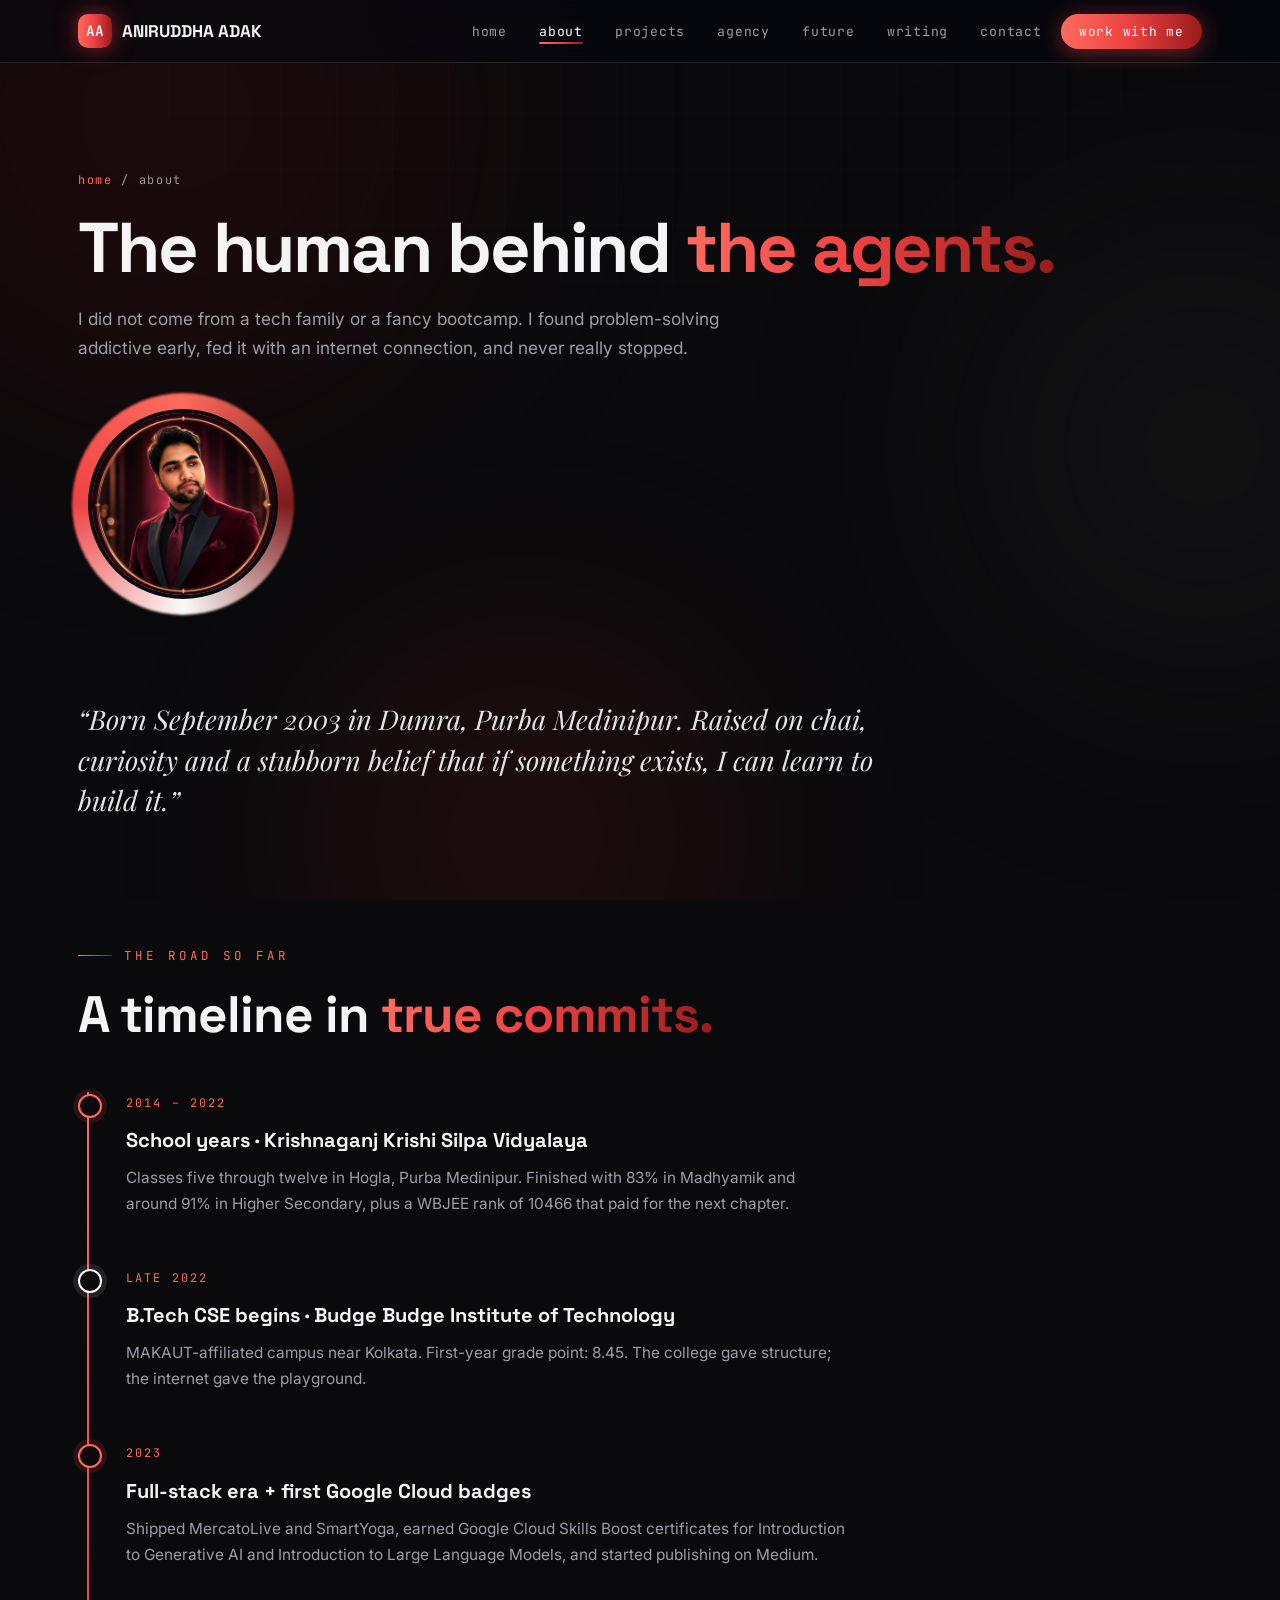
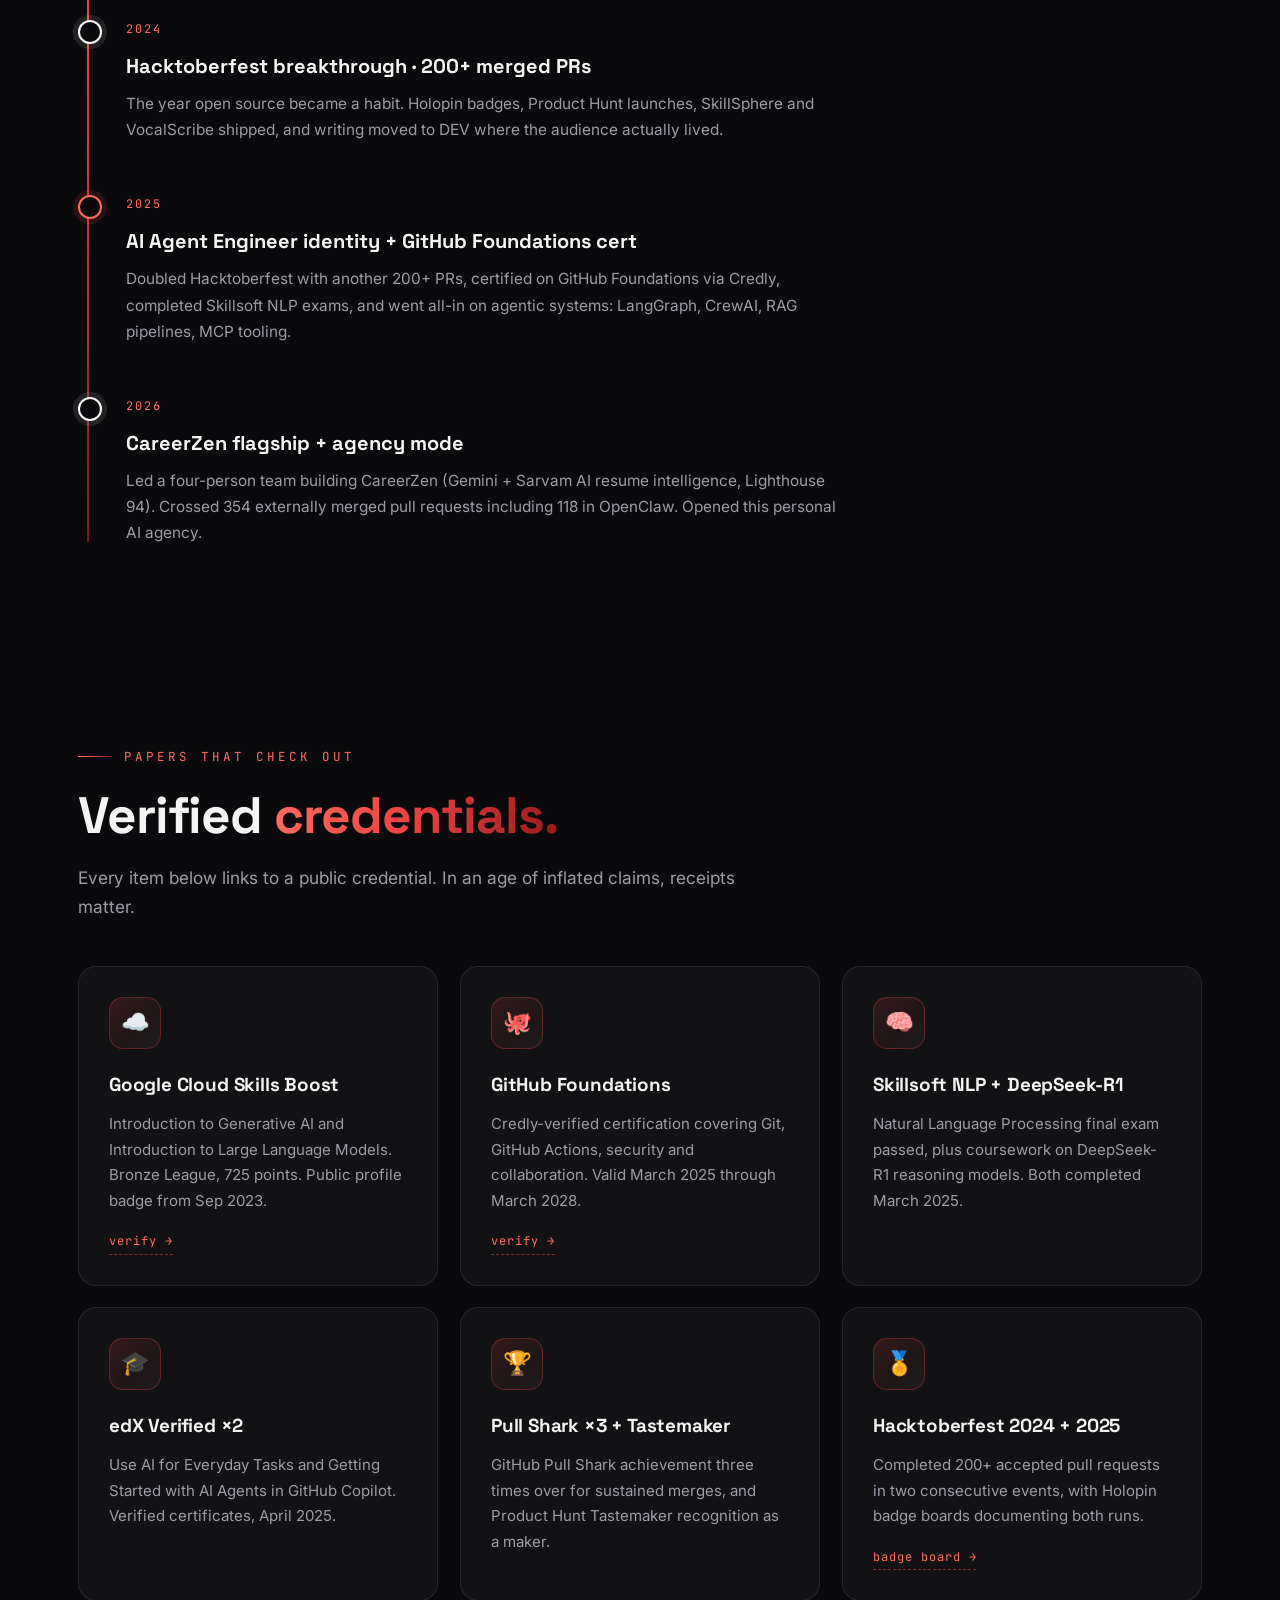
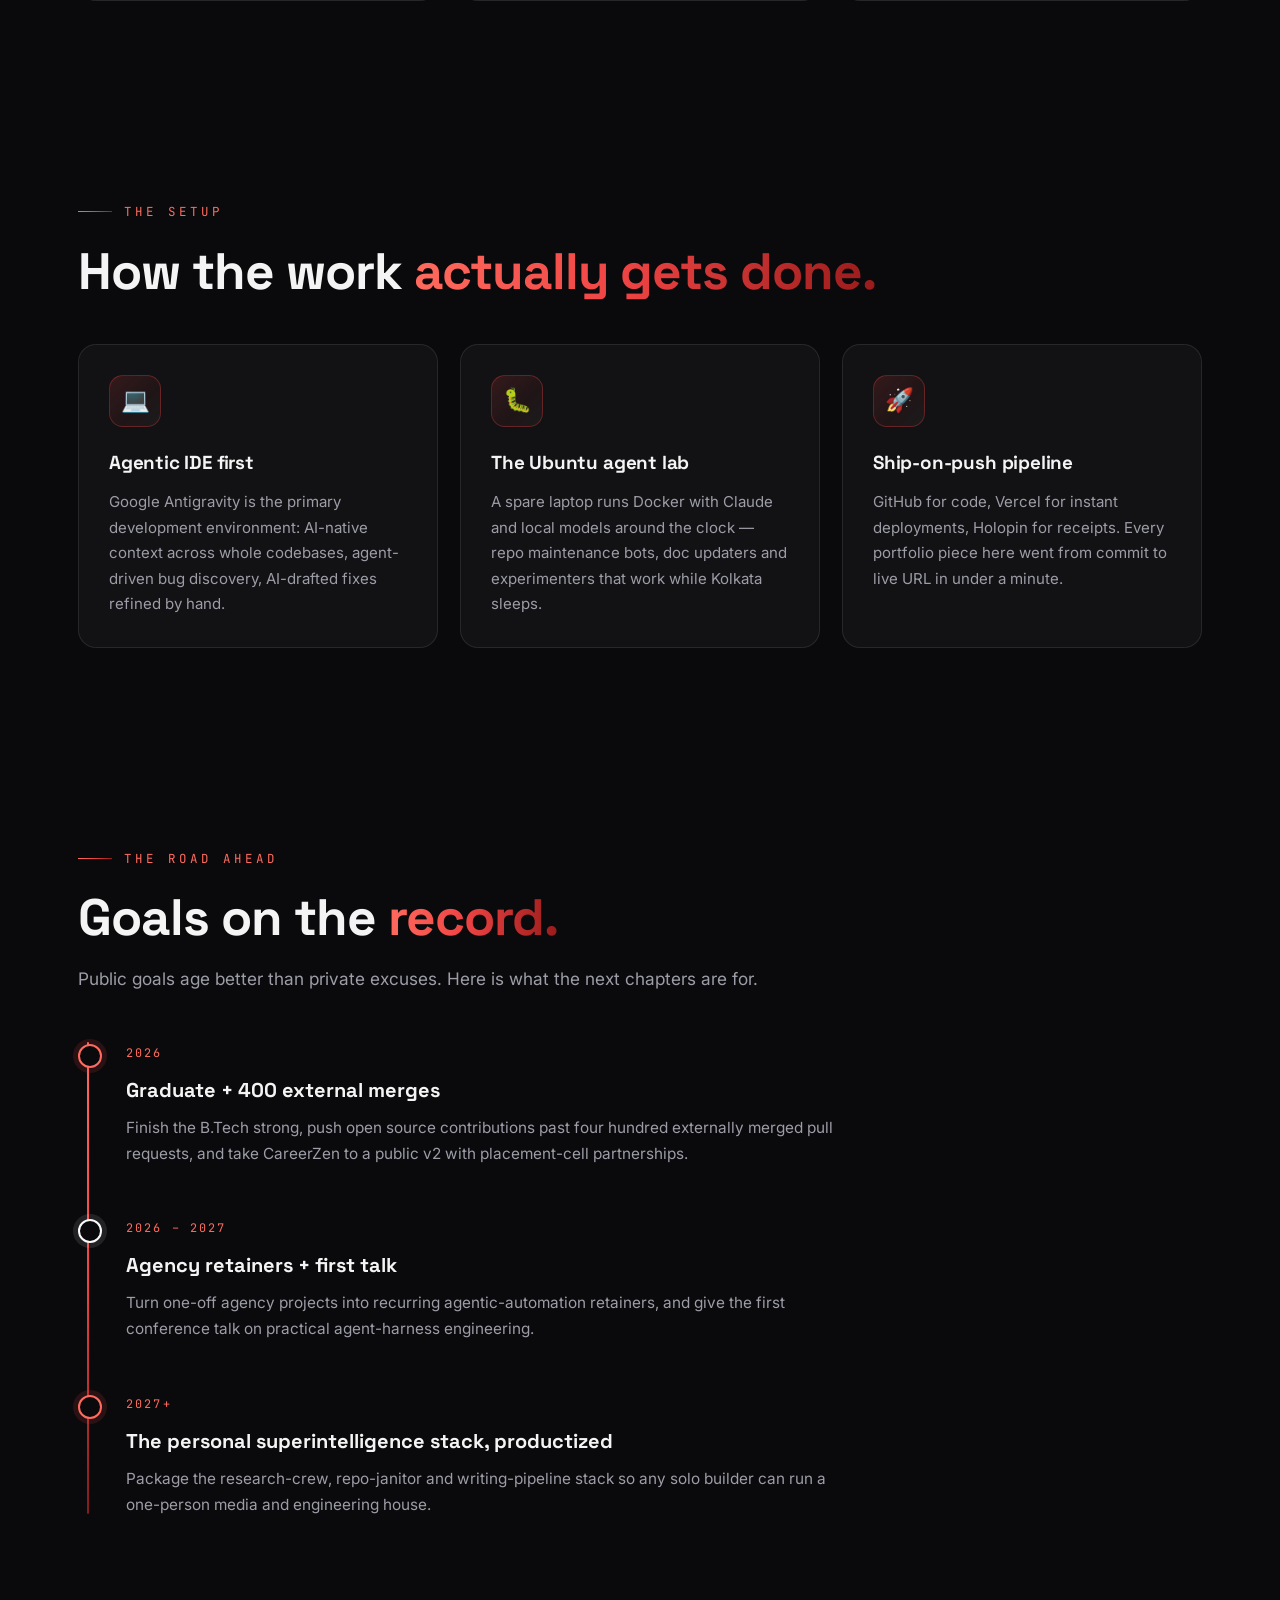
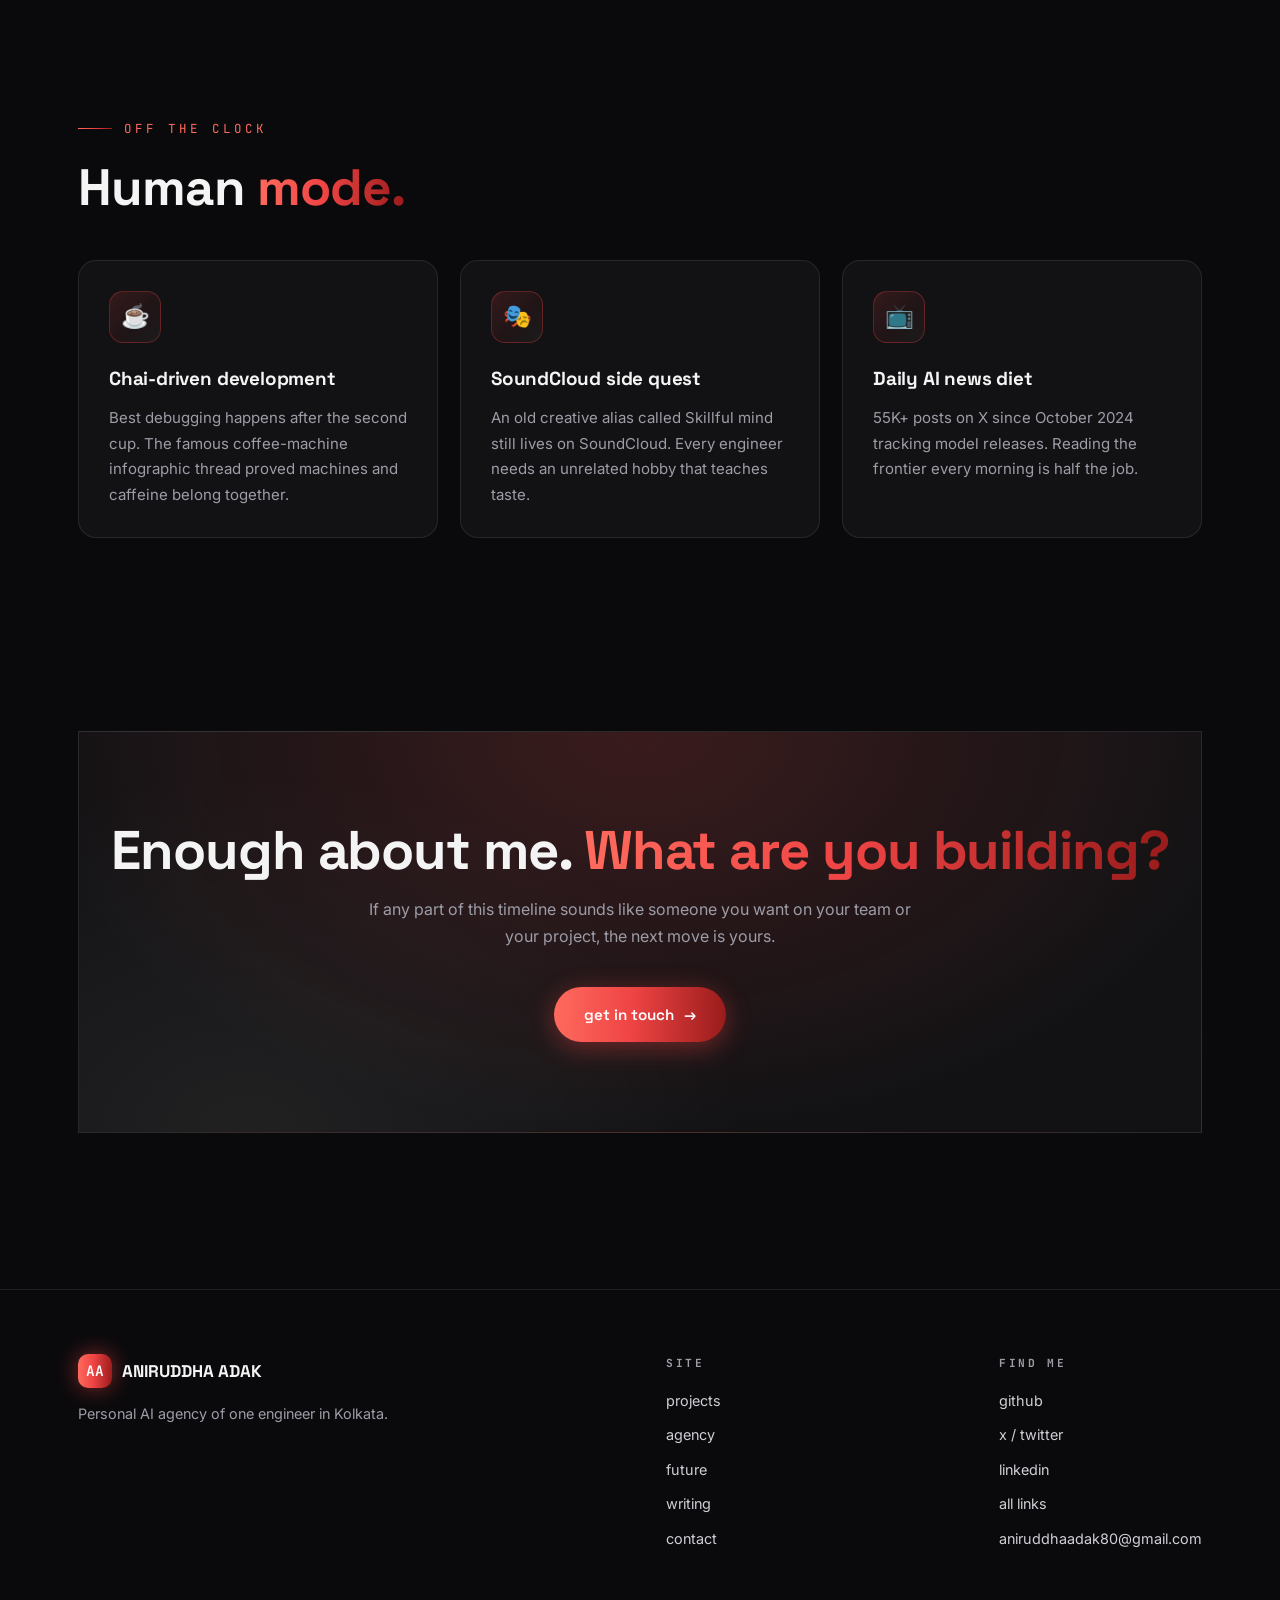
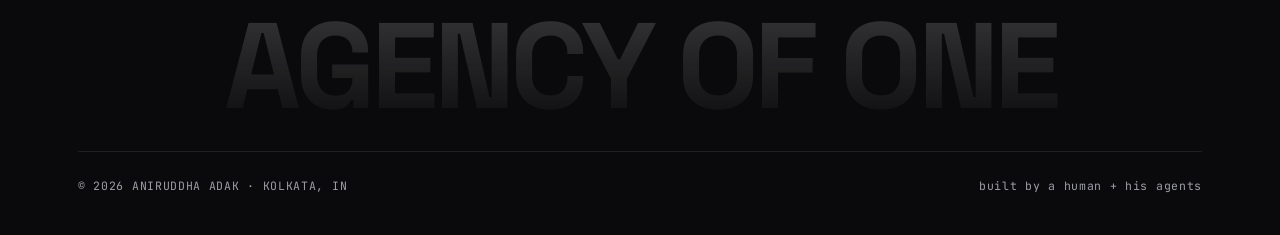
==== commit 5361bd83: "Add per-project GitHub links, command palette, toolbox skills, OSS impact, now-feed, testimonial, se" ====
--- a/about.html
+++ b/about.html
@@ -142,6 +142,55 @@
 
 <section>
   <div class="wrap">
+    <span class="eyebrow reveal">the setup</span>
+    <h2 class="h2 reveal" data-delay="1">How the work <span class="grad-text">actually gets done.</span></h2>
+    <div class="grid g3 mt-4">
+      <article class="card reveal" data-tilt><span class="card-glow" style="background:#ef4444"></span>
+        <div class="card-icon">&#128187;</div>
+        <h3>Agentic IDE first</h3>
+        <p>Google Antigravity is the primary development environment: AI-native context across whole codebases, agent-driven bug discovery, AI-drafted fixes refined by hand.</p>
+      </article>
+      <article class="card reveal" data-delay="1" data-tilt><span class="card-glow" style="background:#b91c1c"></span>
+        <div class="card-icon">&#128027;</div>
+        <h3>The Ubuntu agent lab</h3>
+        <p>A spare laptop runs Docker with Claude and local models around the clock — repo maintenance bots, doc updaters and experimenters that work while Kolkata sleeps.</p>
+      </article>
+      <article class="card reveal" data-delay="2" data-tilt><span class="card-glow" style="background:#7f1d1d"></span>
+        <div class="card-icon">&#128640;</div>
+        <h3>Ship-on-push pipeline</h3>
+        <p>GitHub for code, Vercel for instant deployments, Holopin for receipts. Every portfolio piece here went from commit to live URL in under a minute.</p>
+      </article>
+    </div>
+  </div>
+</section>
+
+<section>
+  <div class="wrap">
+    <span class="eyebrow reveal">the road ahead</span>
+    <h2 class="h2 reveal" data-delay="1">Goals on the <span class="grad-text">record.</span></h2>
+    <p class="lead reveal mb-4" data-delay="2">Public goals age better than private excuses. Here is what the next chapters are for.</p>
+    <div class="timeline mt-4">
+      <div class="t-item reveal">
+        <span class="t-date">2026</span>
+        <h3>Graduate + 400 external merges</h3>
+        <p>Finish the B.Tech strong, push open source contributions past four hundred externally merged pull requests, and take CareerZen to a public v2 with placement-cell partnerships.</p>
+      </div>
+      <div class="t-item reveal">
+        <span class="t-date">2026 – 2027</span>
+        <h3>Agency retainers + first talk</h3>
+        <p>Turn one-off agency projects into recurring agentic-automation retainers, and give the first conference talk on practical agent-harness engineering.</p>
+      </div>
+      <div class="t-item reveal">
+        <span class="t-date">2027+</span>
+        <h3>The personal superintelligence stack, productized</h3>
+        <p>Package the research-crew, repo-janitor and writing-pipeline stack so any solo builder can run a one-person media and engineering house.</p>
+      </div>
+    </div>
+  </div>
+</section>
+
+<section>
+  <div class="wrap">
     <span class="eyebrow reveal">off the clock</span>
     <h2 class="h2 reveal" data-delay="1">Human <span class="grad-text">mode.</span></h2>
     <div class="grid g3 mt-4">
@@ -193,6 +242,9 @@
     </div>
   </div>
 </footer>
+<button class="back-top" aria-label="Back to top">&uarr;</button>
+<div class="toast" role="status"></div>
+<div class="cmdk-overlay"><div class="cmdk"><input class="cmdk-input" placeholder="Type a page, platform, action..." aria-label="Command palette"><ul class="cmdk-list"></ul><div class="cmdk-hint"><span class="kbd">Ctrl</span> + <span class="kbd">K</span> open &middot; <span class="kbd">Esc</span> close &middot; <span class="kbd">&uarr;&darr;</span> navigate</div></div></div>
 <script src="script.js"></script>
 </body>
 </html>
--- a/styles.css
+++ b/styles.css
@@ -297,3 +297,93 @@
 .code-line i{color:var(--red-bright);font-style:normal}
 .mt-2{margin-top:22px}.mt-4{margin-top:44px}.mt-6{margin-top:66px}.mb-4{margin-bottom:44px}
 .note-strip{font-family:var(--font-mono);font-size:.78rem;color:var(--orange);border:1px dashed rgba(249,115,22,.5);border-radius:12px;padding:14px 20px;background:rgba(249,115,22,.05)}
+
+/* ---------- github links ---------- */
+.gh-link{display:inline-flex;align-items:center;gap:7px;font-family:var(--font-mono);font-size:.75rem;letter-spacing:.08em;color:var(--red-bright);border-bottom:1px dashed rgba(239,68,68,.5);padding-bottom:2px;transition:color .25s,border-color .25s}
+.gh-link svg{width:15px;height:15px;fill:currentColor;transition:transform .3s}
+.gh-link:hover{color:#fff;border-color:#fff}
+.gh-link:hover svg{transform:rotate(-12deg) scale(1.15)}
+.gh-float{display:inline-flex;align-items:center;justify-content:center;gap:8px;font-family:var(--font-mono);font-size:.72rem;letter-spacing:.1em;color:#fff;border:1px solid rgba(239,68,68,.5);border-radius:99px;padding:6px 14px;background:rgba(239,68,68,.12);transition:all .3s}
+.gh-float svg{width:14px;height:14px;fill:currentColor}
+.gh-float:hover{background:var(--grad);border-color:transparent;transform:translateY(-2px);box-shadow:0 8px 24px rgba(239,68,68,.4)}
+
+/* ---------- back to top ---------- */
+.back-top{position:fixed;right:22px;bottom:22px;z-index:150;width:48px;height:48px;border-radius:50%;border:1px solid rgba(239,68,68,.5);background:rgba(10,10,12,.85);backdrop-filter:blur(8px);color:var(--red-bright);font-size:1.15rem;cursor:pointer;opacity:0;pointer-events:none;transform:translateY(14px);transition:all .35s cubic-bezier(.2,.8,.2,1)}
+.back-top.show{opacity:1;pointer-events:auto;transform:none}
+.back-top:hover{background:var(--grad);color:#fff;box-shadow:0 10px 30px rgba(239,68,68,.45)}
+
+/* ---------- toast ---------- */
+.toast{position:fixed;left:50%;bottom:30px;transform:translate(-50%,80px);z-index:300;font-family:var(--font-mono);font-size:.8rem;letter-spacing:.06em;color:#fff;background:rgba(20,20,24,.95);border:1px solid rgba(239,68,68,.55);border-radius:99px;padding:12px 24px;opacity:0;transition:all .4s cubic-bezier(.2,.8,.2,1);pointer-events:none}
+.toast.show{opacity:1;transform:translate(-50%,0)}
+
+/* ---------- command palette ---------- */
+.cmdk-overlay{position:fixed;inset:0;z-index:400;background:rgba(5,5,6,.7);backdrop-filter:blur(6px);display:none;align-items:flex-start;justify-content:center;padding-top:14vh}
+.cmdk-overlay.open{display:flex}
+.cmdk{width:min(560px,92vw);background:#101014;border:1px solid rgba(239,68,68,.4);border-radius:16px;overflow:hidden;box-shadow:0 30px 90px rgba(0,0,0,.7);animation:cmdkIn .22s cubic-bezier(.2,.8,.2,1)}
+@keyframes cmdkIn{from{opacity:0;transform:translateY(-14px) scale(.98)}to{opacity:1;transform:none}}
+.cmdk-input{width:100%;background:transparent;border:0;border-bottom:1px solid var(--line);padding:18px 22px;color:var(--text);font-family:var(--font-mono);font-size:.95rem;outline:none}
+.cmdk-input::placeholder{color:var(--muted)}
+.cmdk-list{list-style:none;max-height:320px;overflow-y:auto;padding:8px}
+.cmdk-list li{padding:12px 16px;border-radius:10px;display:flex;justify-content:space-between;align-items:center;cursor:pointer;font-size:.9rem;color:#d4d4d8}
+.cmdk-list li span{font-family:var(--font-mono);font-size:.68rem;color:var(--muted)}
+.cmdk-list li:hover,.cmdk-list li.sel{background:rgba(239,68,68,.14);color:#fff}
+.cmdk-hint{font-family:var(--font-mono);font-size:.66rem;color:var(--muted);padding:10px 18px;border-top:1px solid var(--line);letter-spacing:.08em}
+.kbd{font-family:var(--font-mono);font-size:.66rem;border:1px solid var(--line);border-bottom-width:2px;border-radius:6px;padding:2px 7px;color:#d4d4d8;background:rgba(255,255,255,.05)}
+
+/* ---------- toolbox skills ---------- */
+.tool-row{display:grid;grid-template-columns:130px 1fr 52px;align-items:center;gap:16px;padding:13px 0;border-bottom:1px dashed var(--line)}
+.tool-row:last-child{border-bottom:0}
+.tool-row b{font-family:var(--font-display);font-size:.95rem;font-weight:600}
+.tool-row span{font-family:var(--font-mono);font-size:.72rem;color:var(--muted);text-align:right}
+.bar{height:7px;border-radius:99px;background:rgba(255,255,255,.06);overflow:hidden}
+.bar i{display:block;height:100%;width:0;border-radius:99px;background:var(--grad);transition:width 1.2s cubic-bezier(.2,.8,.2,1);box-shadow:0 0 12px rgba(239,68,68,.5)}
+.in-view .bar i{width:var(--w)}
+
+/* ---------- open source impact ---------- */
+.impact-card{padding:26px}
+.impact-card .repo{font-family:var(--font-mono);font-size:.8rem;color:var(--red-bright);display:flex;align-items:center;gap:9px;margin-bottom:14px}
+.impact-card .repo svg{width:16px;height:16px;fill:currentColor}
+.impact-card b{font-family:var(--font-display);font-size:2rem;letter-spacing:-.02em;display:block}
+.impact-card p{font-size:.86rem;color:var(--muted);margin-top:8px}
+.pill-row{display:flex;flex-wrap:wrap;gap:10px;margin-top:26px}
+.pill{font-family:var(--font-mono);font-size:.72rem;letter-spacing:.1em;color:#fecaca;border:1px solid rgba(239,68,68,.4);background:rgba(239,68,68,.07);border-radius:99px;padding:8px 16px}
+
+/* ---------- quote / testimonial ---------- */
+.quote-card{position:relative;border:1px solid var(--line);border-radius:calc(var(--radius) + 4px);background:var(--panel);padding:clamp(32px,5vw,60px);overflow:hidden}
+.quote-card::before{content:"\201C";position:absolute;top:-30px;left:18px;font-family:var(--font-serif);font-size:11rem;color:rgba(239,68,68,.16);line-height:1}
+.quote-card p{font-family:var(--font-serif);font-style:italic;font-size:clamp(1.1rem,2.2vw,1.45rem);line-height:1.6;color:#e4e4e7;position:relative}
+.quote-who{display:flex;align-items:center;gap:14px;margin-top:26px}
+.quote-who .qmark{width:44px;height:44px;border-radius:50%;background:var(--grad);display:grid;place-items:center;font-family:var(--font-display);font-weight:700;color:#fff}
+.quote-who b{font-family:var(--font-display);display:block;font-size:.95rem}
+.quote-who span{font-family:var(--font-mono);font-size:.72rem;color:var(--muted)}
+
+/* ---------- now grid ---------- */
+.now-item{display:flex;gap:16px;align-items:flex-start;padding:18px 0;border-bottom:1px dashed var(--line)}
+.now-item:last-child{border-bottom:0}
+.now-dot{width:10px;height:10px;border-radius:50%;background:var(--red-bright);box-shadow:0 0 10px var(--red-bright);margin-top:9px;flex-shrink:0;animation:blink 2.2s infinite}
+.now-item b{font-family:var(--font-display);display:block;font-size:1rem;margin-bottom:3px}
+.now-item span{font-size:.88rem;color:var(--muted)}
+
+/* ---------- kolkata clock ---------- */
+.clock-strip{display:flex;align-items:center;gap:12px;justify-content:center;font-family:var(--font-mono);font-size:.78rem;color:var(--muted);letter-spacing:.1em;margin-top:26px}
+.clock-strip b{color:var(--red-bright);font-weight:600}
+
+/* ---------- responsive refinements ---------- */
+@media(max-width:640px){
+  section{padding:64px 0}
+  .hero{padding:120px 0 60px}
+  .wrap{padding:0 20px}
+  .hero-meta{gap:20px;margin-top:40px}
+  .hero-meta div strong{font-size:1.2rem}
+  .portrait{width:min(250px,70vw)}
+  .portrait-badge{left:50%;transform:translateX(-50%);white-space:nowrap;font-size:.62rem}
+  .tool-row{grid-template-columns:96px 1fr 44px;gap:10px}
+  .page-hero{padding:140px 0 44px}
+  .chips{gap:8px}
+  .chip{padding:8px 14px;font-size:.7rem}
+  .panel{padding:32px 24px}
+  .odds{float:none;display:inline-block;margin:8px 0 0}
+  .post-row{gap:12px}
+  .foot-grid{gap:28px}
+  .back-top{right:14px;bottom:14px}
+}
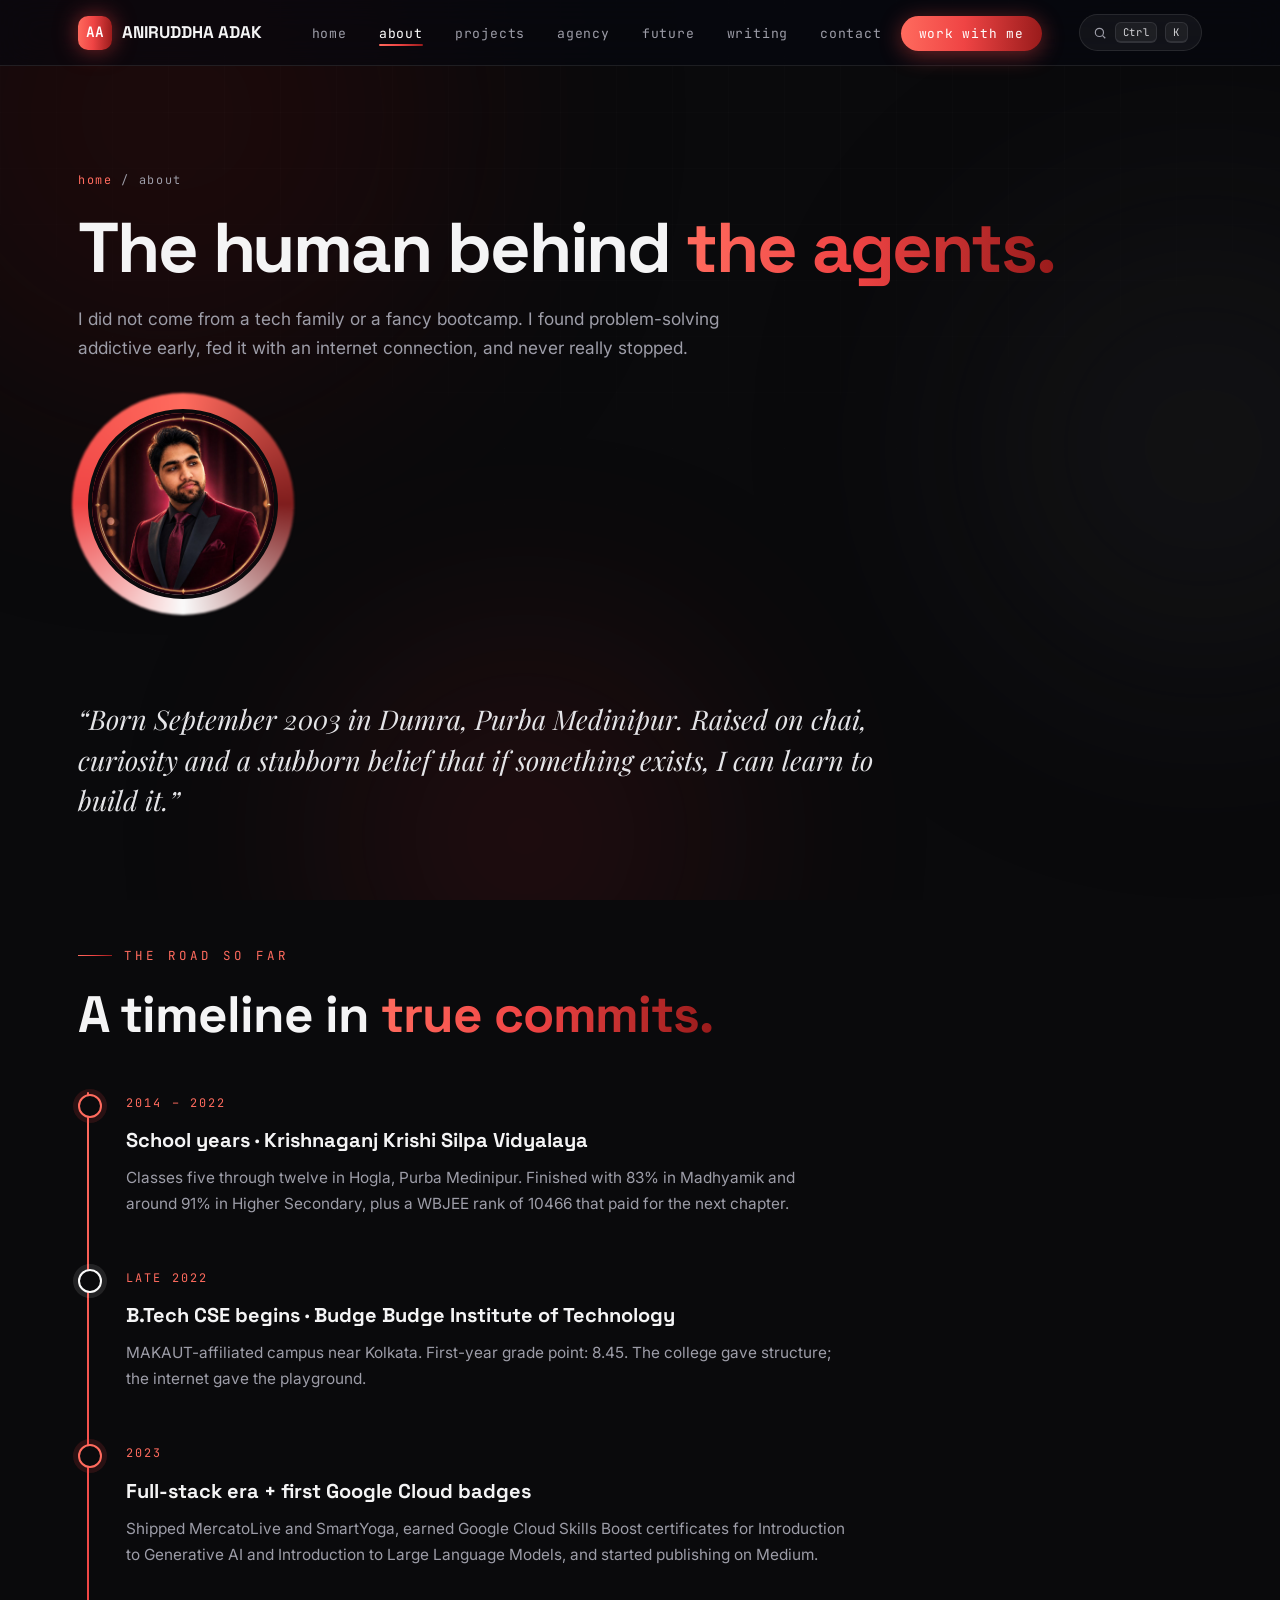
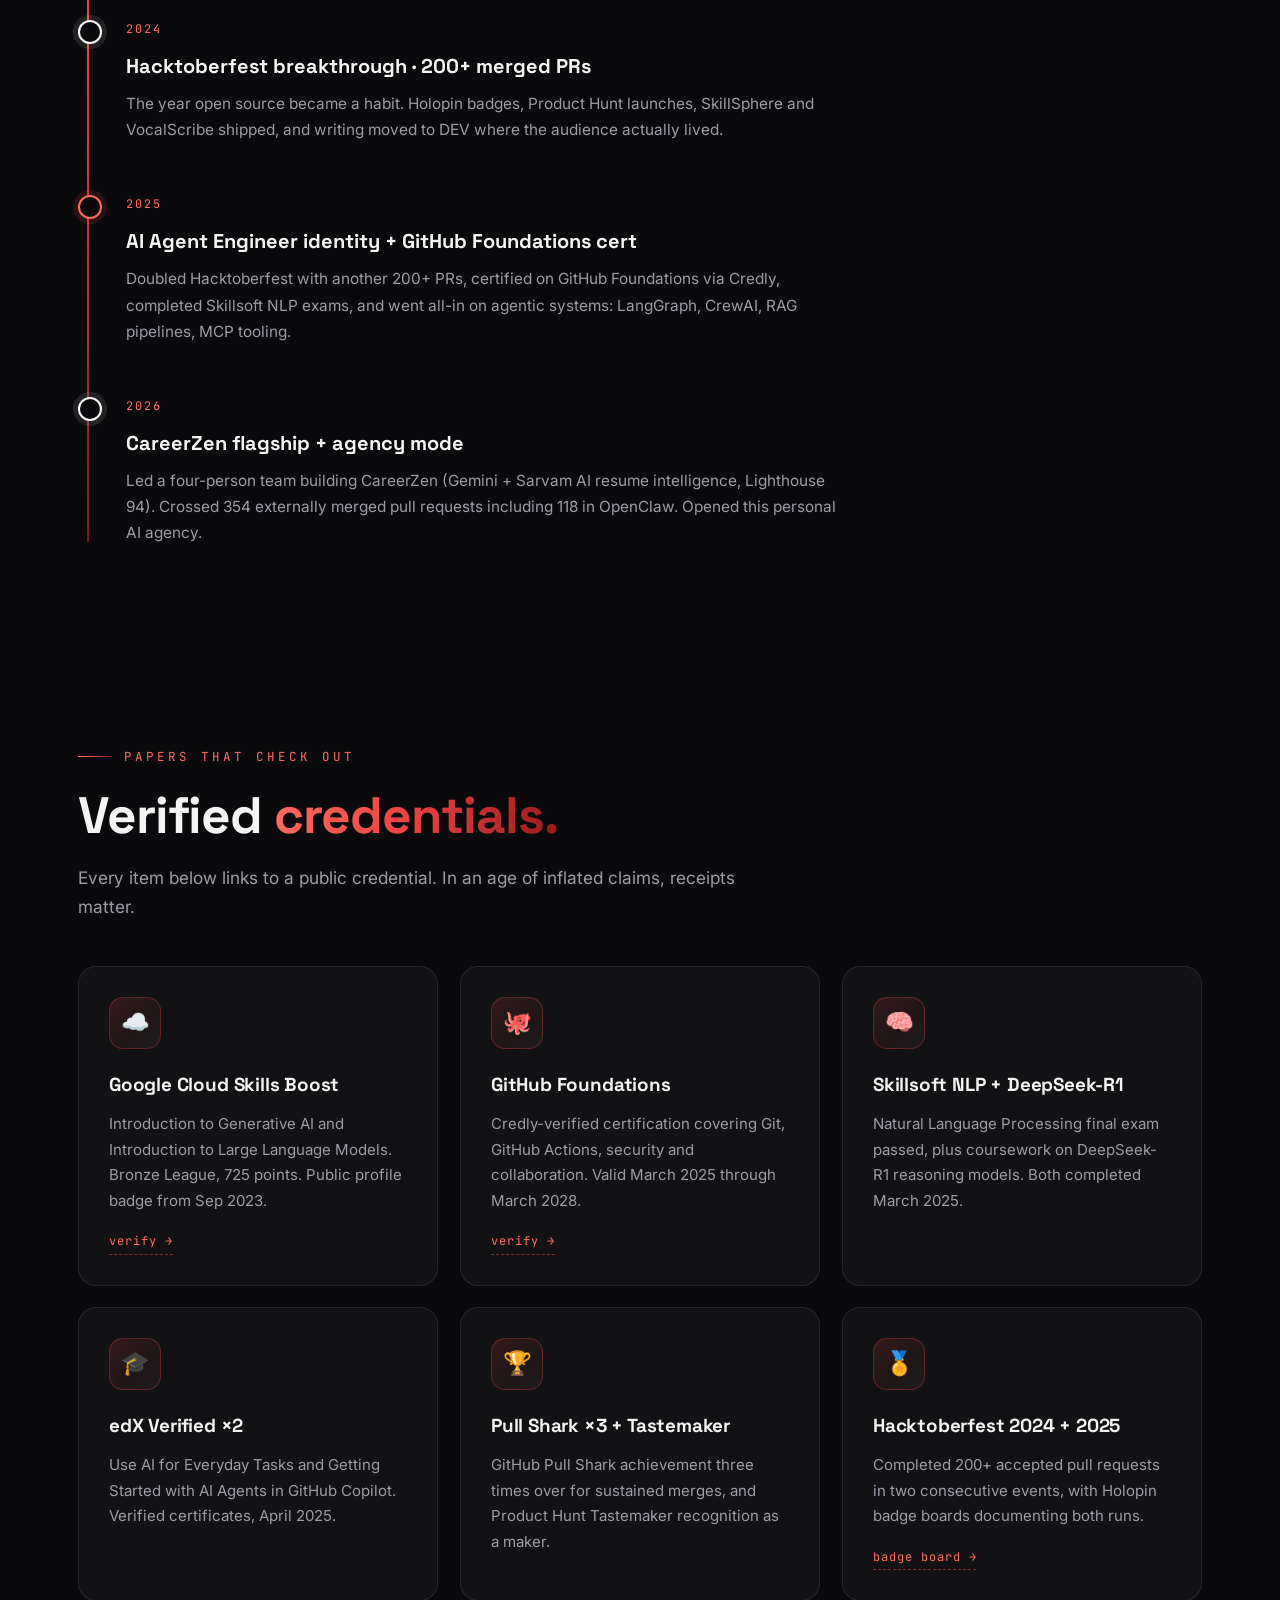
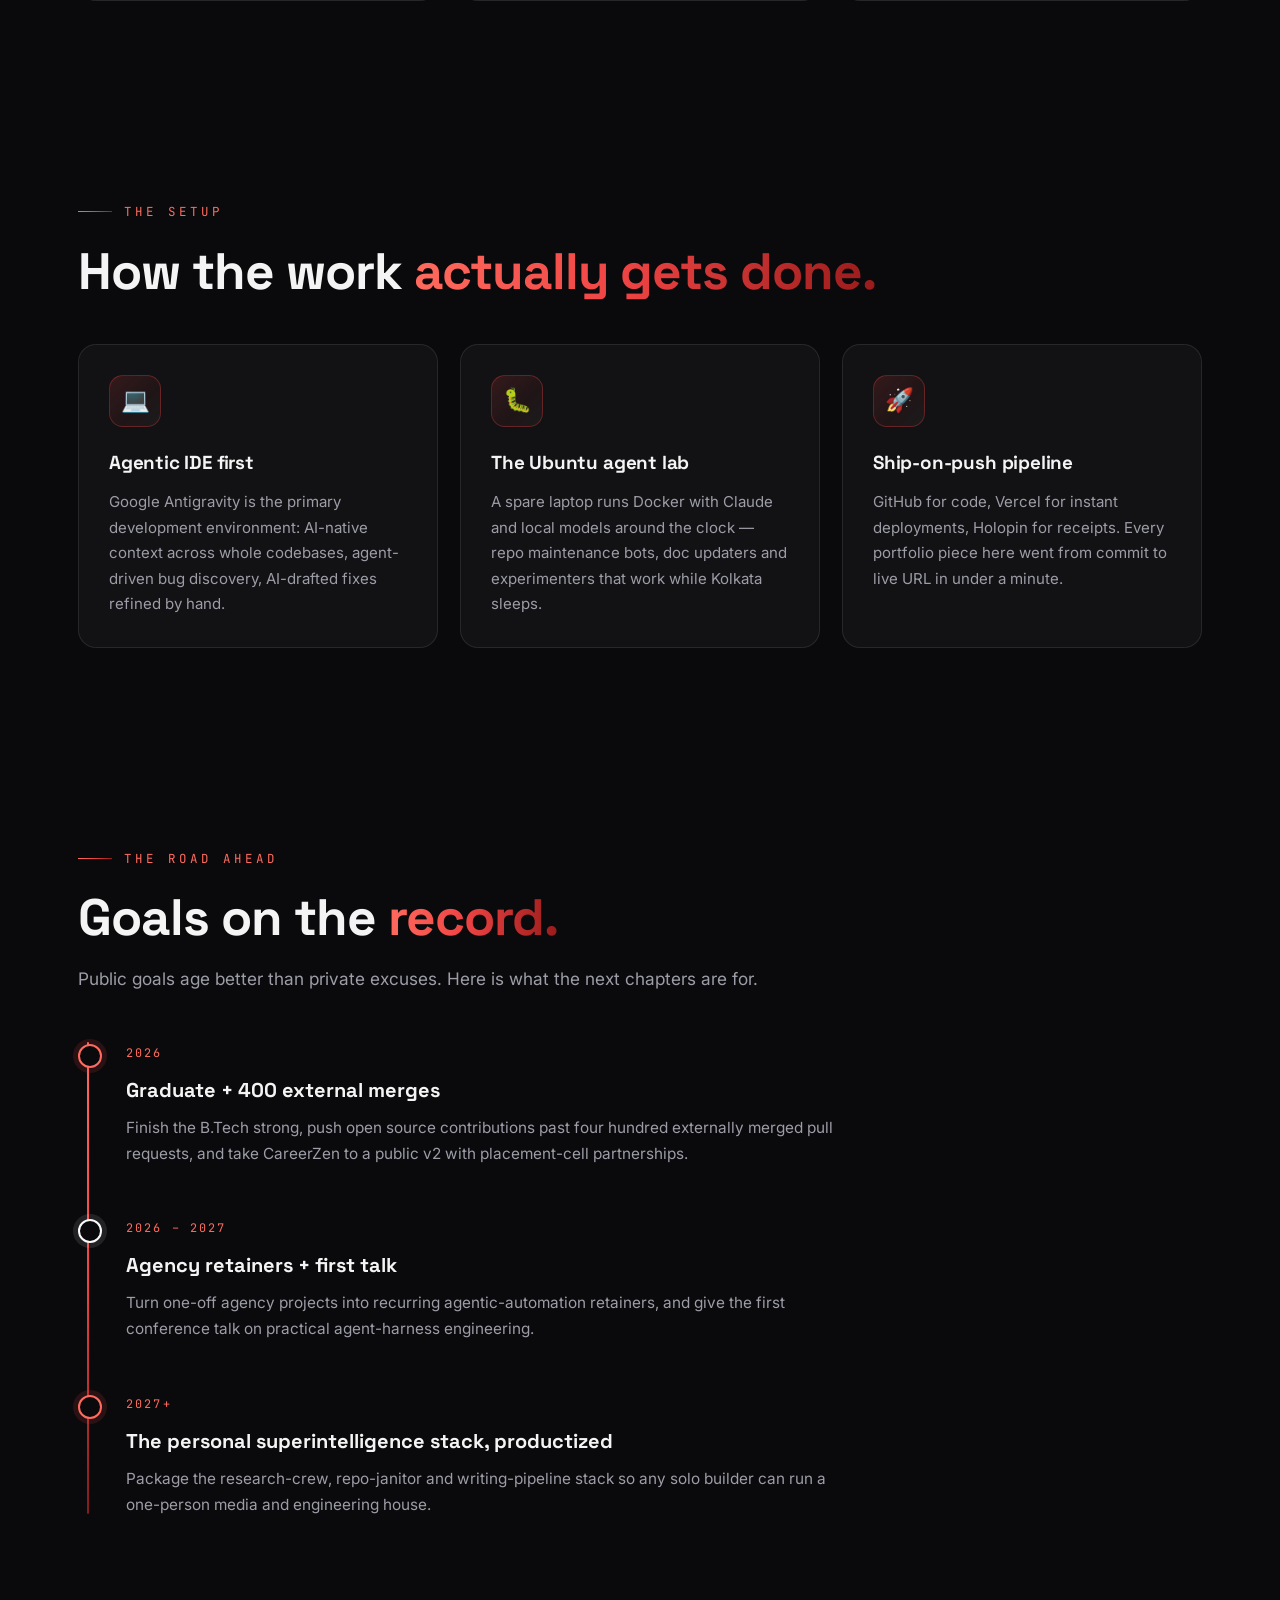
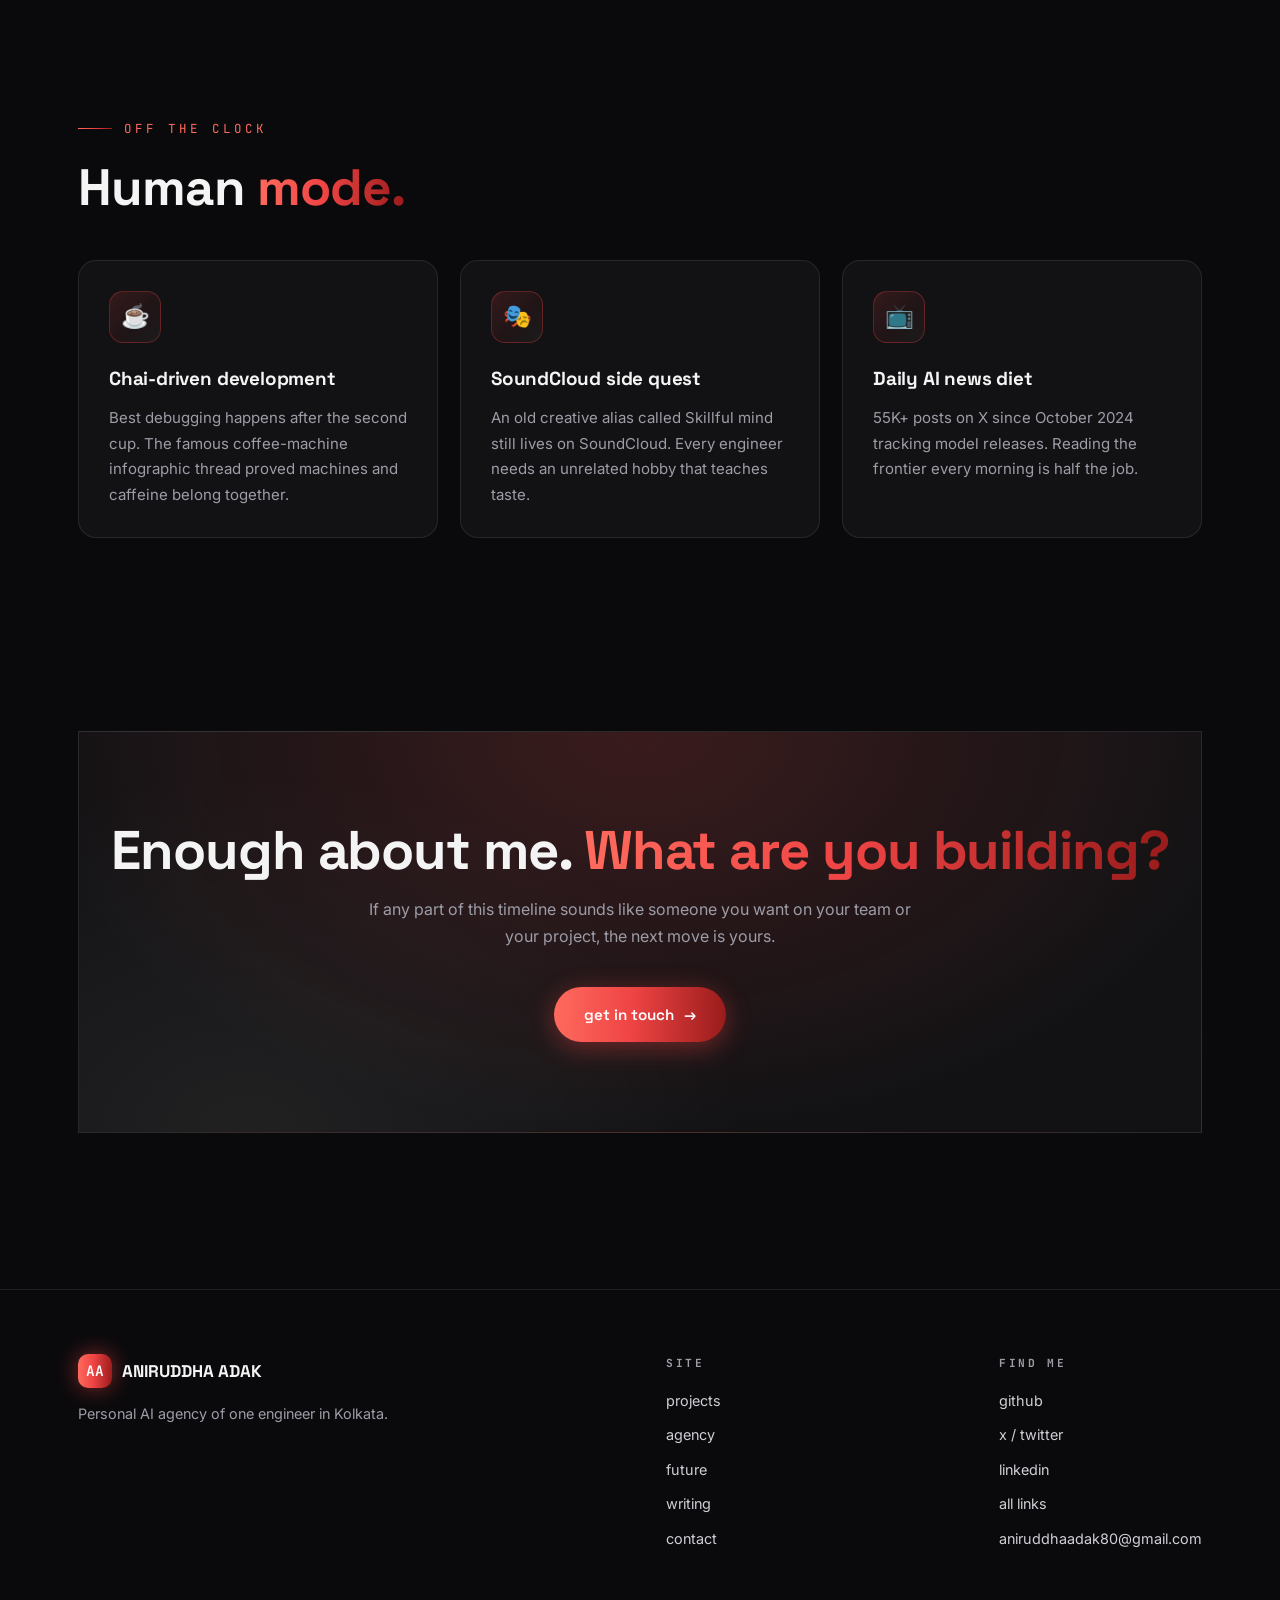
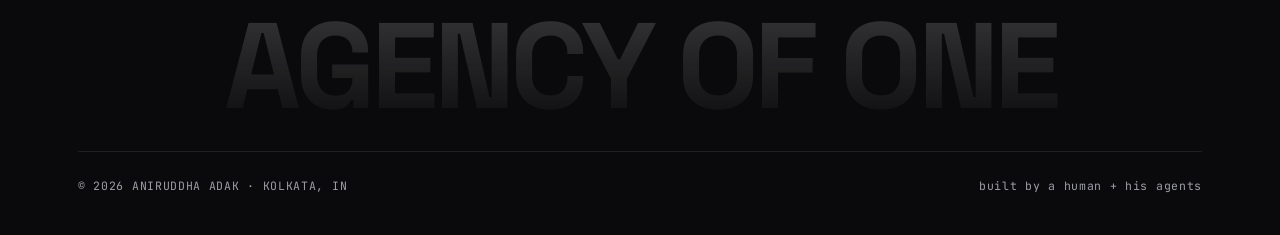
==== commit 933cc13b: "Make command palette discoverable: nav search button on all pages + Ctrl+K hint in hero, / shortcut" ====
--- a/about.html
+++ b/about.html
@@ -33,6 +33,7 @@
       <li><a href="contact.html">contact</a></li>
       <li><a href="contact.html" class="nav-cta">work with me</a></li>
     </ul>
+    <button class="nav-search" data-cmdk-open aria-label="Open command palette (Ctrl+K)"><svg viewBox="0 0 24 24" aria-hidden="true"><circle cx="11" cy="11" r="7"/><line x1="21" y1="21" x2="16.5" y2="16.5"/></svg><span class="kbd">Ctrl</span><span class="kbd">K</span></button>
     <button class="burger" aria-label="Toggle menu"><span></span><span></span><span></span></button>
   </div>
 </nav>
--- a/styles.css
+++ b/styles.css
@@ -298,6 +298,14 @@
 .mt-2{margin-top:22px}.mt-4{margin-top:44px}.mt-6{margin-top:66px}.mb-4{margin-bottom:44px}
 .note-strip{font-family:var(--font-mono);font-size:.78rem;color:var(--orange);border:1px dashed rgba(249,115,22,.5);border-radius:12px;padding:14px 20px;background:rgba(249,115,22,.05)}
 
+/* ---------- nav search + hero hint ---------- */
+.nav-search{display:inline-flex;align-items:center;gap:8px;background:rgba(255,255,255,.05);border:1px solid var(--line);border-radius:99px;padding:7px 13px;color:var(--muted);cursor:pointer;font-family:var(--font-mono);font-size:.72rem;letter-spacing:.06em;transition:all .25s;flex-shrink:0}
+.nav-search svg{width:14px;height:14px;stroke:currentColor;fill:none;stroke-width:2}
+.nav-search:hover{color:#fff;border-color:rgba(239,68,68,.55);background:rgba(239,68,68,.08)}
+.hero-hint{display:inline-flex;align-items:center;gap:7px;margin-top:22px;font-family:var(--font-mono);font-size:.74rem;color:var(--muted);letter-spacing:.05em;cursor:pointer;transition:color .25s;flex-wrap:wrap}
+.hero-hint:hover{color:var(--red-bright)}
+@media(max-width:640px){.nav-search .kbd{display:none}.nav-search{padding:8px 10px}}
+
 /* ---------- github links ---------- */
 .gh-link{display:inline-flex;align-items:center;gap:7px;font-family:var(--font-mono);font-size:.75rem;letter-spacing:.08em;color:var(--red-bright);border-bottom:1px dashed rgba(239,68,68,.5);padding-bottom:2px;transition:color .25s,border-color .25s}
 .gh-link svg{width:15px;height:15px;fill:currentColor;transition:transform .3s}
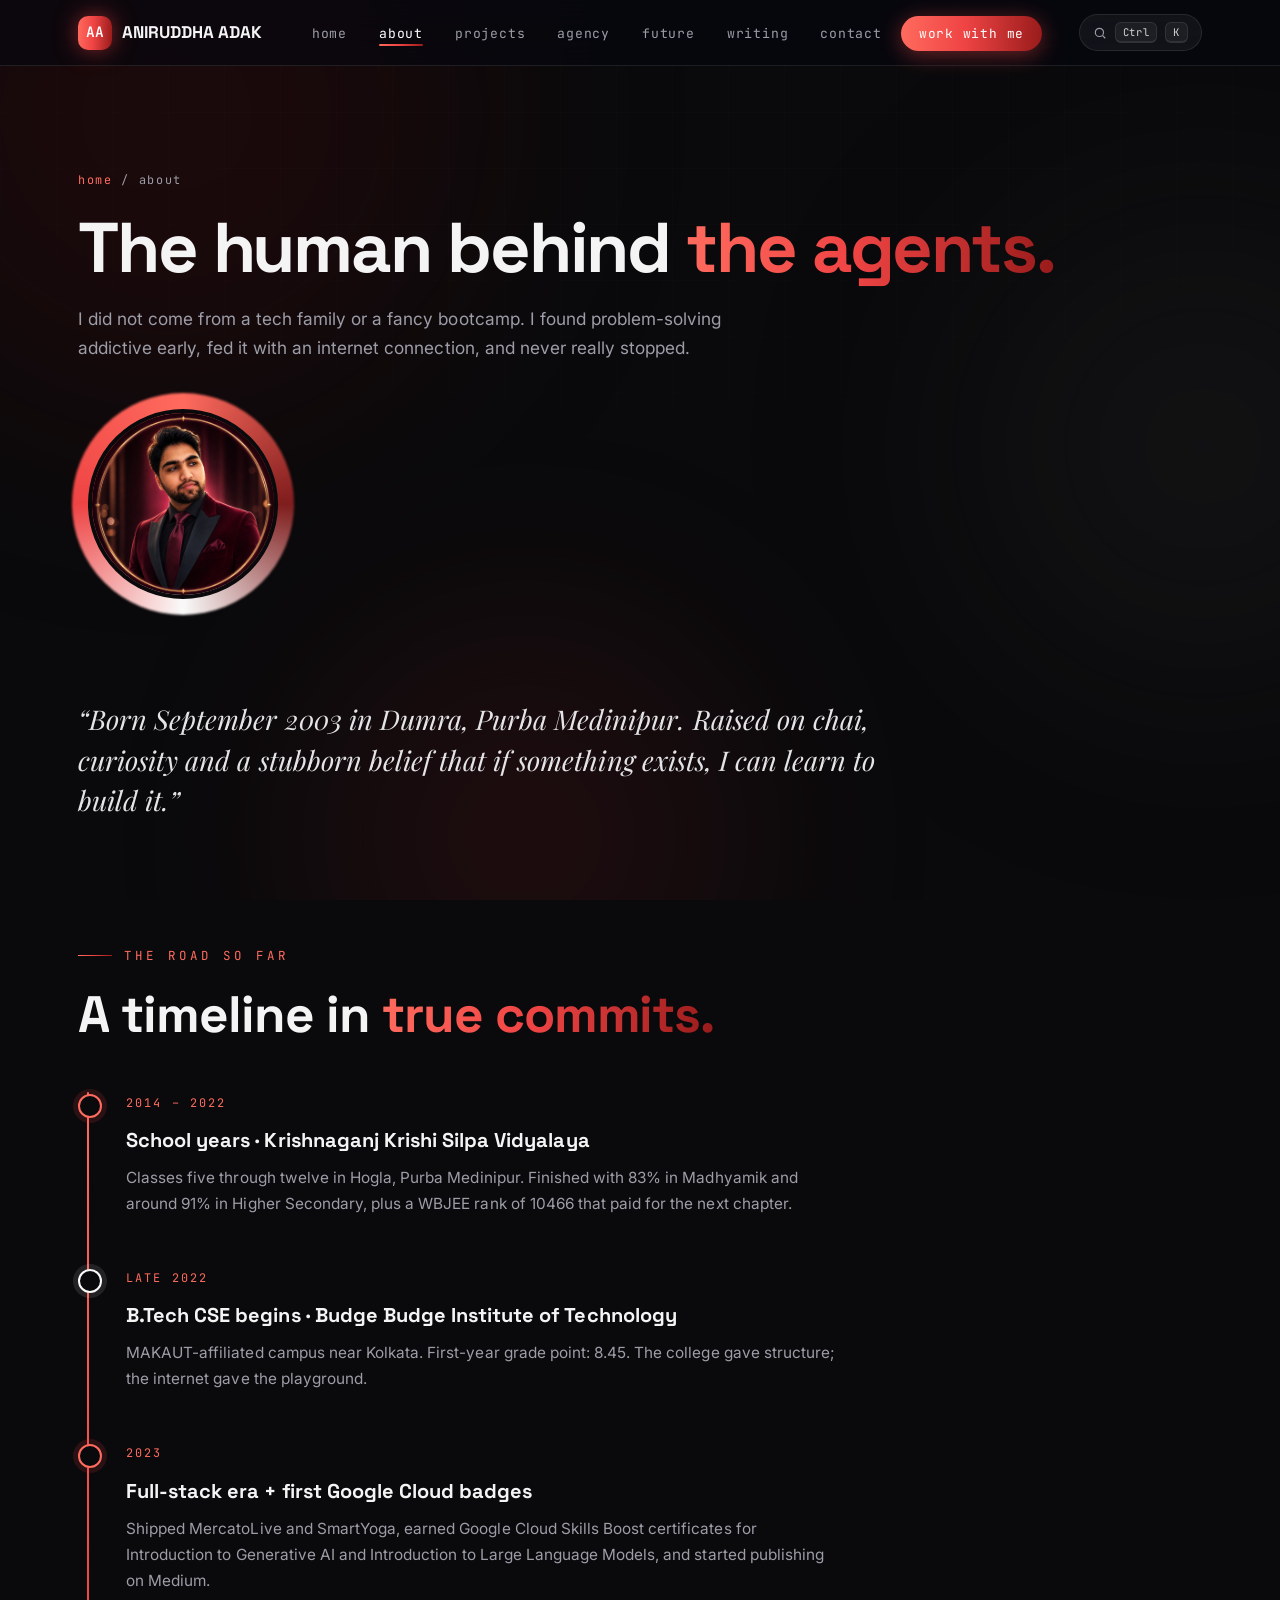
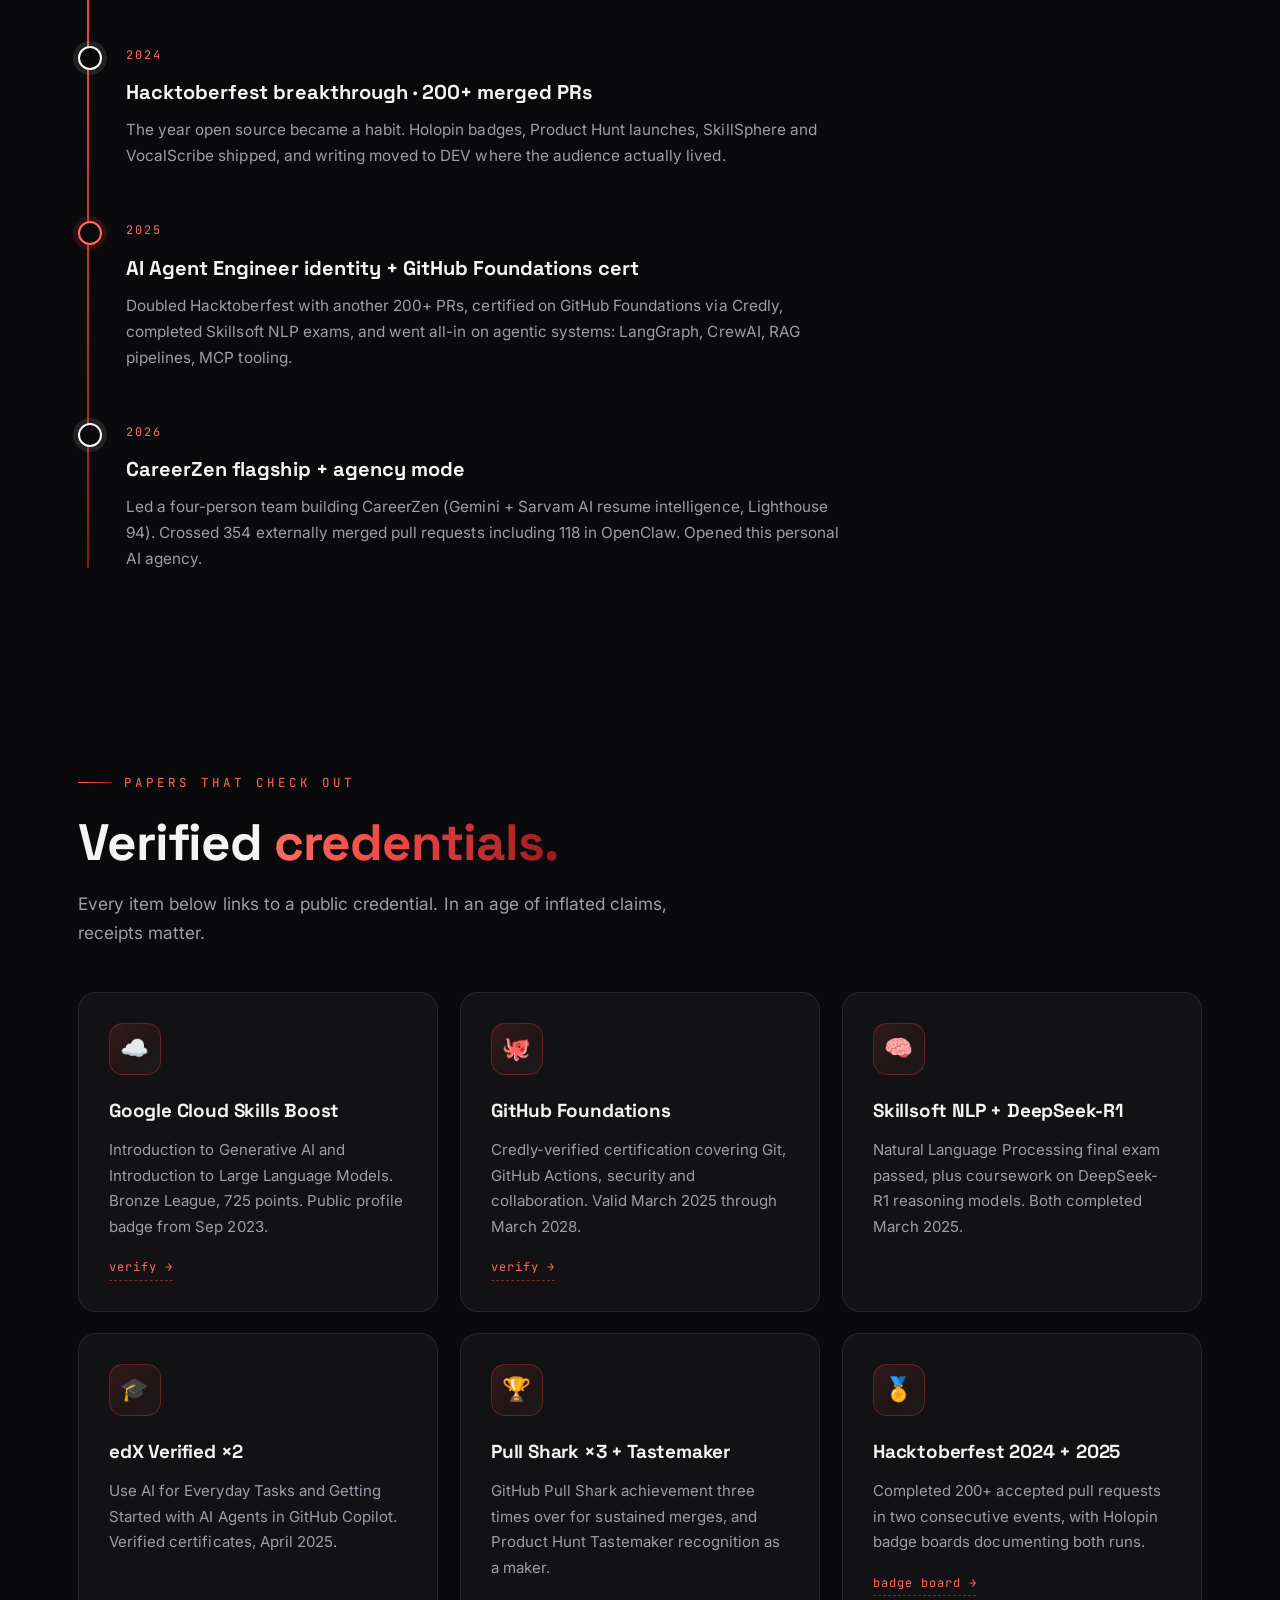
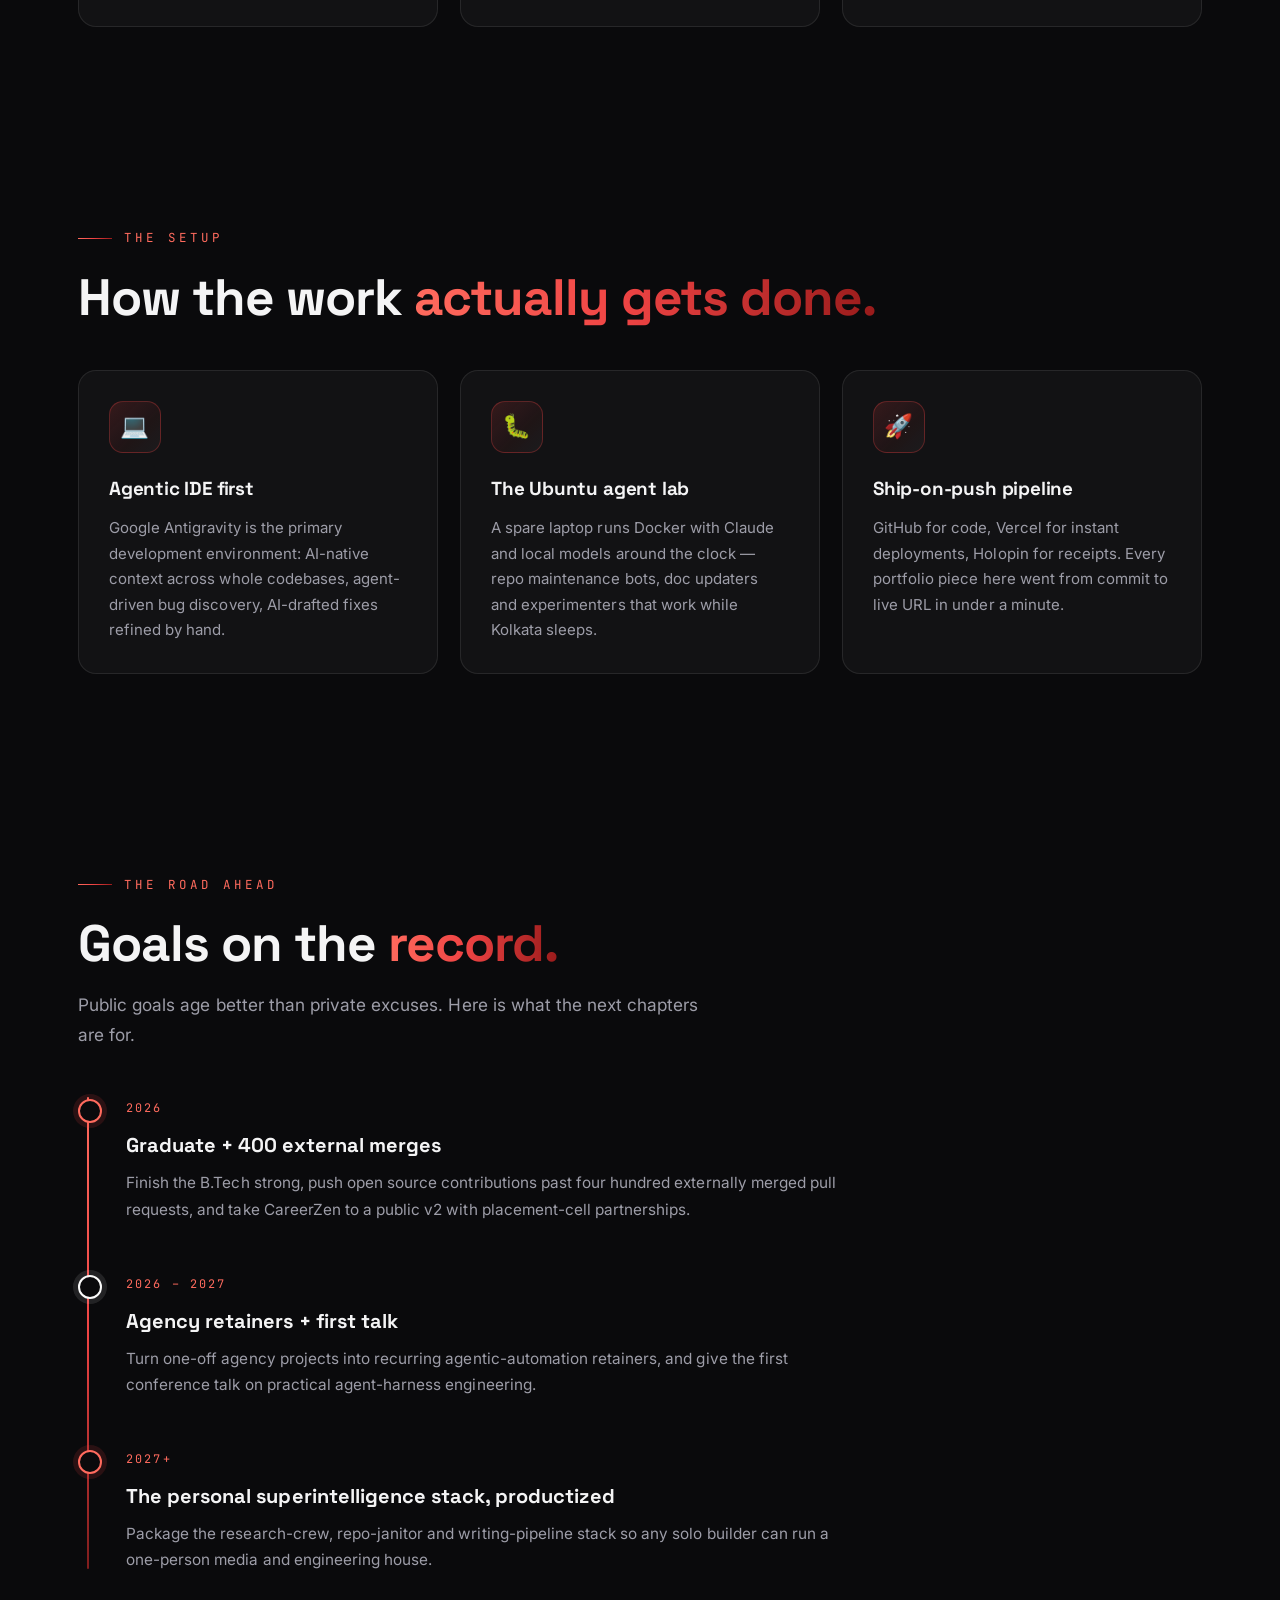
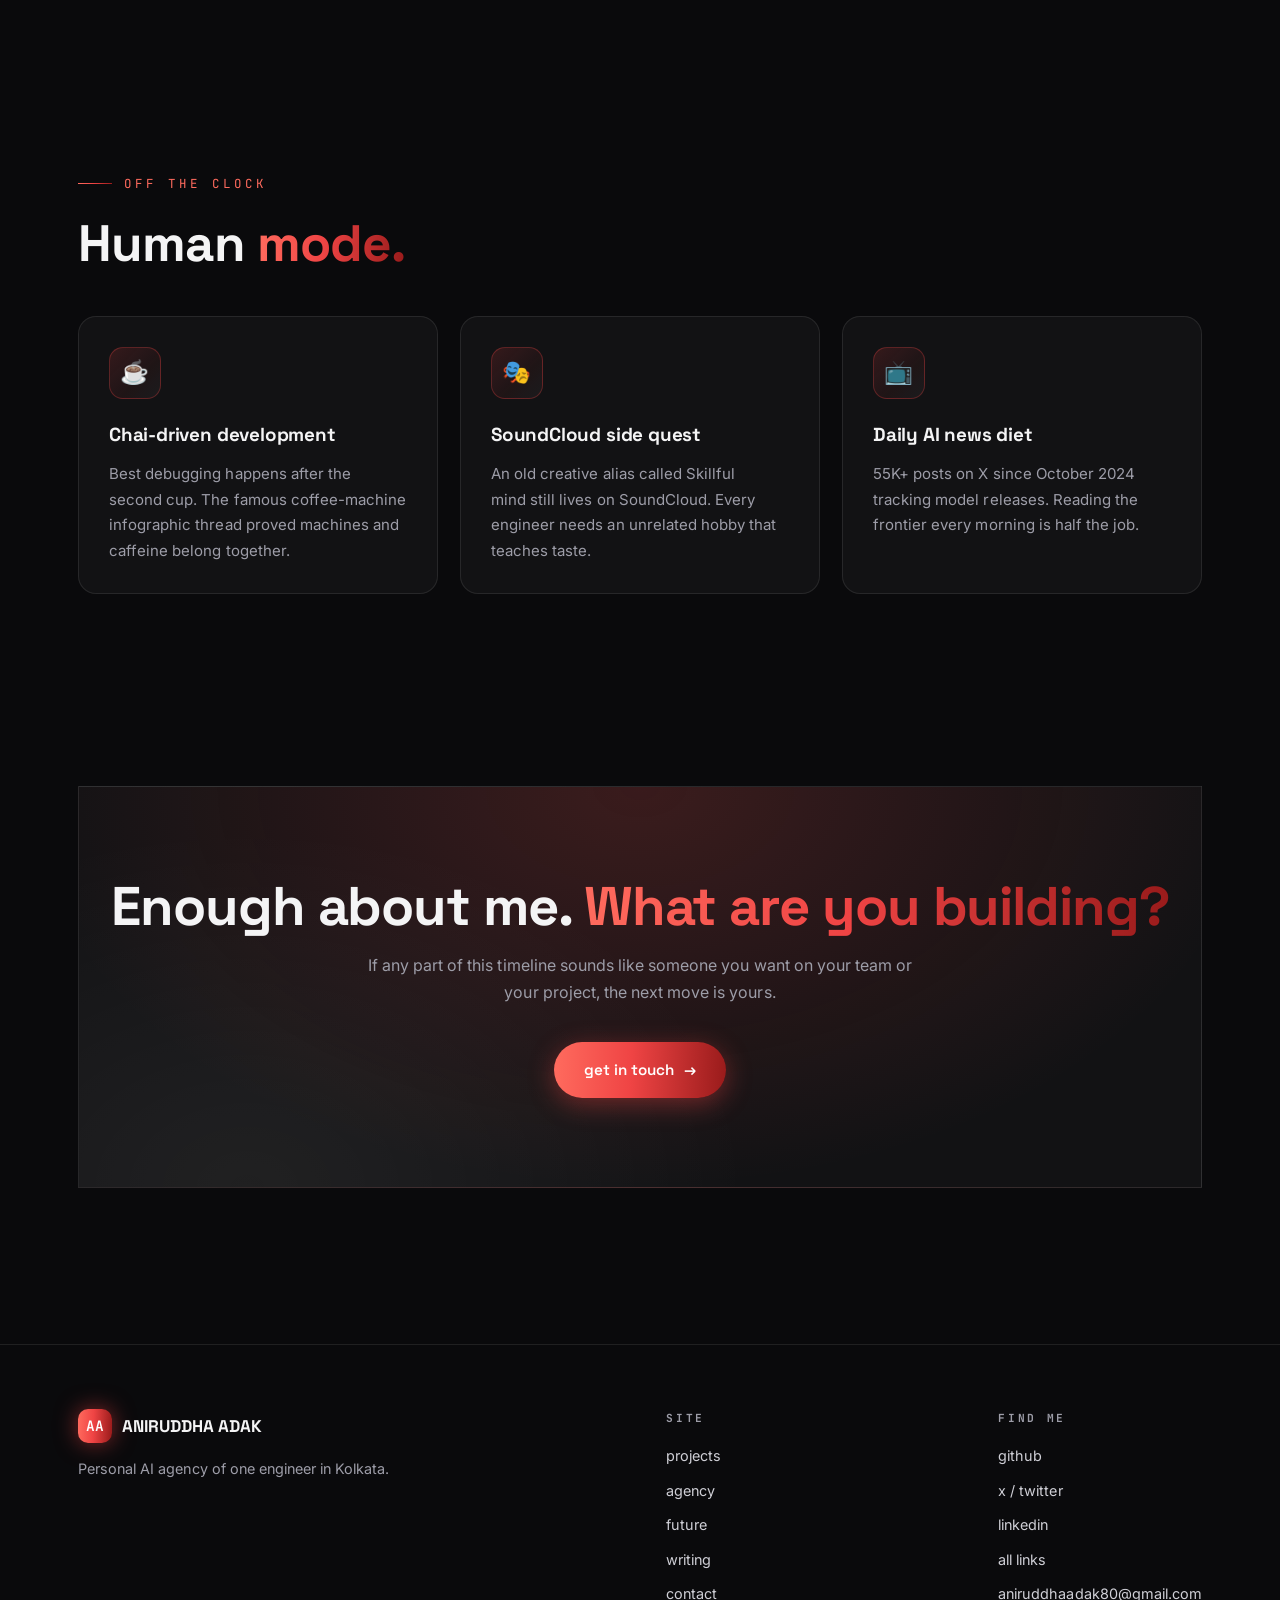
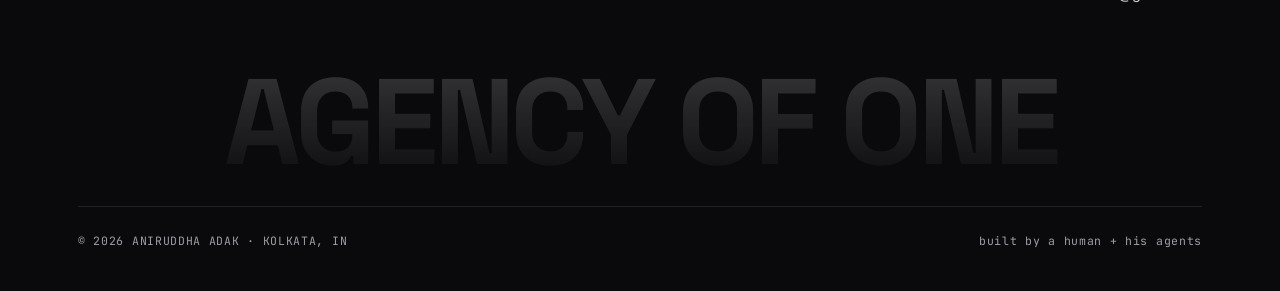
==== commit 4f6b1c5b: "Ultra polish: preloader, cursor aura, magnetic buttons, heading word-rise, awards strip, package pla" ====
--- a/about.html
+++ b/about.html
@@ -16,6 +16,8 @@
 </head>
 <body>
 
+<div class="preloader" aria-hidden="true"><span class="logo-mark">AA</span><span class="pre-name">Aniruddha Adak</span><div class="pre-bar"><i></i></div></div>
+<div class="cursor-glow" aria-hidden="true"></div>
 <div id="scroll-progress"></div>
 <div class="aurora"><span></span><span></span><span></span></div>
 <div class="grid-overlay"></div>
--- a/styles.css
+++ b/styles.css
@@ -395,3 +395,69 @@
   .foot-grid{gap:28px}
   .back-top{right:14px;bottom:14px}
 }
+
+/* ============================================================
+   ULTRA POLISH LAYER
+   ============================================================ */
+
+/* ---------- typography refinement ---------- */
+h1,.h2,.h3,.card h3,.t-item h3{font-optical-sizing:auto}
+.h2,.page-hero h1,.cta-band h2{text-wrap:balance}
+.lead,p{text-wrap:pretty}
+body{letter-spacing:.002em}
+:focus-visible{outline:2px solid var(--red-bright);outline-offset:3px;border-radius:6px}
+.links-row a,.gh-link{position:relative}
+
+/* ---------- preloader ---------- */
+.preloader{position:fixed;inset:0;z-index:1000;background:#0a0a0c;display:flex;align-items:center;justify-content:center;flex-direction:column;gap:22px;transition:opacity .6s ease,visibility .6s}
+.preloader.done{opacity:0;visibility:hidden}
+.pre-name{font-family:var(--font-display);font-weight:700;letter-spacing:.42em;font-size:.85rem;color:#e4e4e7;text-transform:uppercase;animation:preFade 1.4s ease infinite alternate}
+@keyframes preFade{from{opacity:.45}to{opacity:1}}
+.pre-bar{width:180px;height:2px;background:rgba(255,255,255,.08);border-radius:99px;overflow:hidden}
+.pre-bar i{display:block;height:100%;width:40%;background:var(--grad);border-radius:99px;animation:preSlide 1.1s ease-in-out infinite}
+@keyframes preSlide{0%{transform:translateX(-120%)}100%{transform:translateX(480%)}}
+
+/* ---------- cursor aura ---------- */
+.cursor-glow{position:fixed;top:0;left:0;width:340px;height:340px;border-radius:50%;pointer-events:none;z-index:1;background:radial-gradient(circle,rgba(239,68,68,.09),transparent 62%);transform:translate(-50%,-50%);opacity:0;transition:opacity .5s}
+.cursor-glow.on{opacity:1}
+@media(pointer:coarse){.cursor-glow{display:none}}
+
+/* ---------- magnetic buttons ---------- */
+.btn.magnet{will-change:transform}
+
+/* ---------- heading word rise ---------- */
+.h2 .w{display:inline-block;overflow:hidden;vertical-align:bottom;padding-bottom:.08em;margin-bottom:-.08em}
+.h2 .w .wi{display:inline-block;transform:translateY(112%);transition:transform .75s cubic-bezier(.19,1,.22,1)}
+.h2.words-in .w .wi{transform:none}
+.h2.grad-solo .w .wi{background:var(--grad);-webkit-background-clip:text;background-clip:text;color:transparent}
+
+/* ---------- image fade-in ---------- */
+.js .thumb img,.js .portrait img{opacity:0;transition:opacity .8s ease,transform .6s cubic-bezier(.2,.8,.2,1)}
+.js .thumb img.loaded,.js .portrait img.loaded{opacity:1}
+.js .project-card:hover .thumb img.loaded{transform:scale(1.08)}
+
+/* ---------- awards ---------- */
+.award-card{padding:26px;display:flex;gap:16px;align-items:flex-start}
+.award-icon{width:48px;height:48px;border-radius:13px;background:var(--grad-soft);border:1px solid rgba(239,68,68,.35);display:grid;place-items:center;font-size:1.3rem;flex-shrink:0}
+.award-card b{font-family:var(--font-display);display:block;font-size:1rem;line-height:1.3}
+.award-card span{font-family:var(--font-mono);font-size:.72rem;color:var(--muted);display:block;margin-top:5px;letter-spacing:.04em}
+.award-year{font-family:var(--font-mono);font-size:.66rem;color:var(--red-bright);border:1px solid rgba(239,68,68,.4);border-radius:99px;padding:2px 9px;margin-left:auto;flex-shrink:0}
+
+/* ---------- packages ---------- */
+.pkg{position:relative;padding:38px 32px;border-radius:calc(var(--radius) + 4px);border:1px solid var(--line);background:var(--panel);transition:transform .35s cubic-bezier(.2,.8,.2,1),border-color .35s,box-shadow .35s;overflow:hidden;display:flex;flex-direction:column}
+.pkg:hover{transform:translateY(-8px);border-color:rgba(239,68,68,.45);box-shadow:0 26px 70px rgba(0,0,0,.55)}
+.pkg.hot{border-color:rgba(239,68,68,.65);background:radial-gradient(ellipse 80% 60% at 50% 0%,rgba(239,68,68,.13),transparent),var(--panel)}
+.pkg-flag{position:absolute;top:18px;right:18px;font-family:var(--font-mono);font-size:.62rem;letter-spacing:.16em;color:#fff;background:var(--grad);border-radius:99px;padding:4px 12px;text-transform:uppercase}
+.pkg h3{font-family:var(--font-display);font-size:1.15rem;margin-bottom:6px}
+.pkg .price{font-family:var(--font-display);font-weight:700;font-size:clamp(1.9rem,3.4vw,2.6rem);letter-spacing:-.02em;margin:12px 0 4px}
+.pkg .price small{font-size:.85rem;font-weight:400;color:var(--muted);letter-spacing:0}
+.pkg .pfor{font-size:.86rem;color:var(--muted);margin-bottom:20px}
+.pkg ul{list-style:none;margin:0 0 28px;flex:1}
+.pkg li{padding:9px 0 9px 26px;position:relative;font-size:.92rem;color:#d4d4d8;border-bottom:1px dashed rgba(255,255,255,.06)}
+.pkg li::before{content:"→";position:absolute;left:0;color:var(--red-bright);font-family:var(--font-mono)}
+.pkg-note{text-align:center;font-family:var(--font-mono);font-size:.74rem;color:var(--muted);margin-top:30px;letter-spacing:.05em}
+
+/* ---------- signals / playbook ---------- */
+.signal-card{padding:24px 26px}
+.signal-card b{font-family:var(--font-mono);font-size:.78rem;color:var(--red-bright);letter-spacing:.1em;display:block;margin-bottom:8px;text-transform:uppercase}
+.signal-card p{font-size:.9rem;color:var(--muted)}
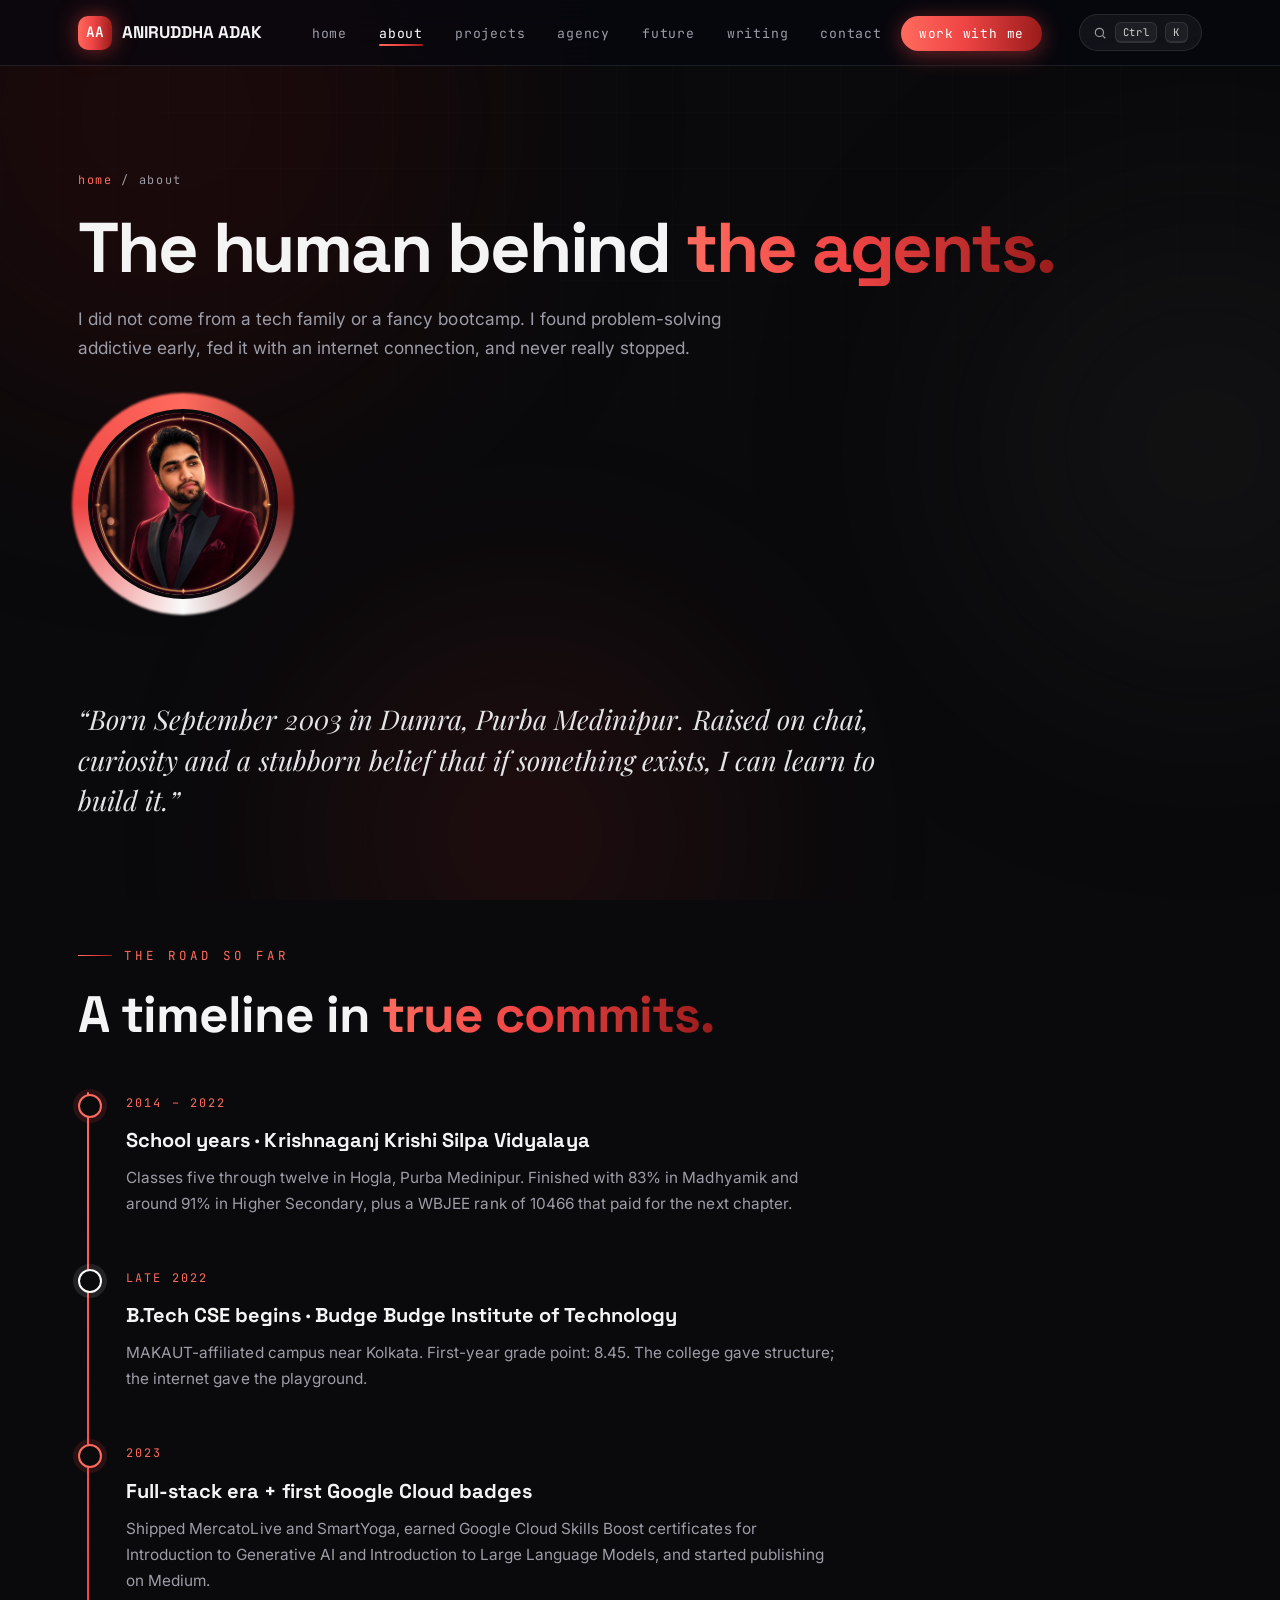
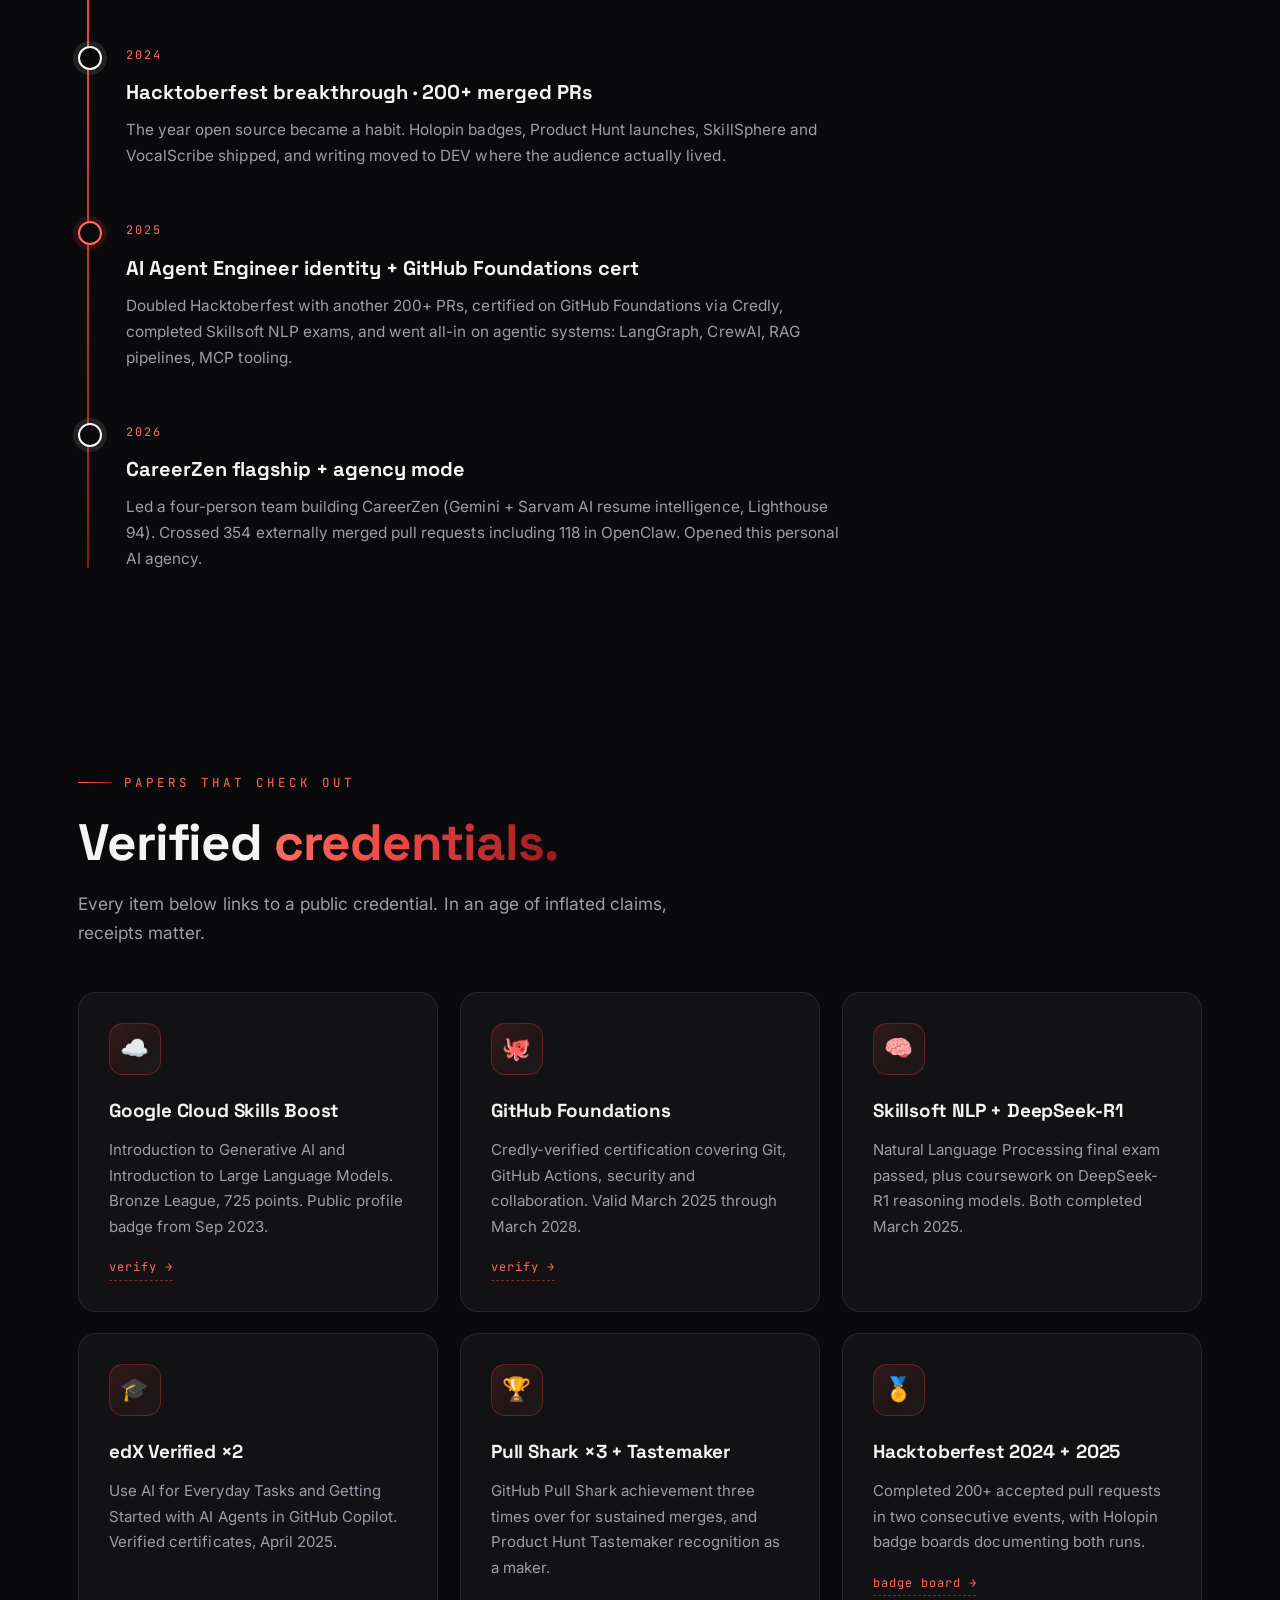
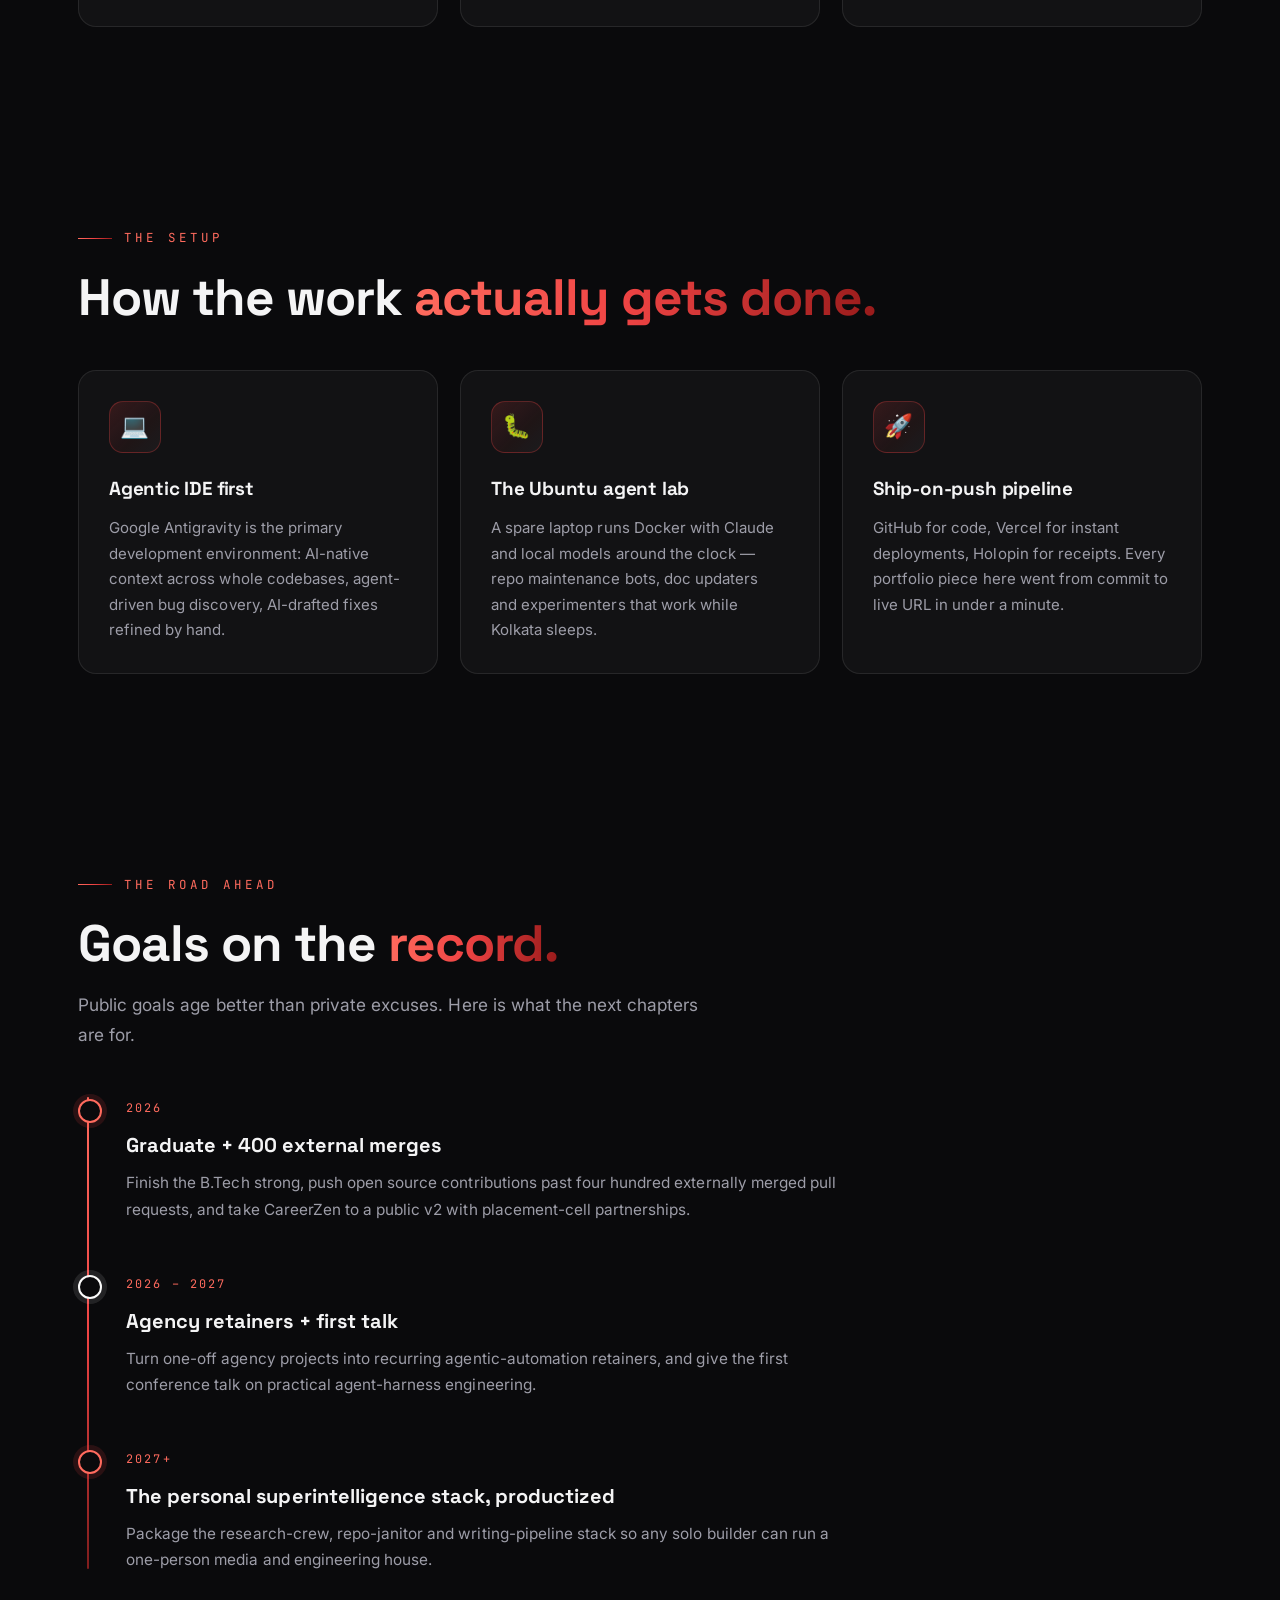
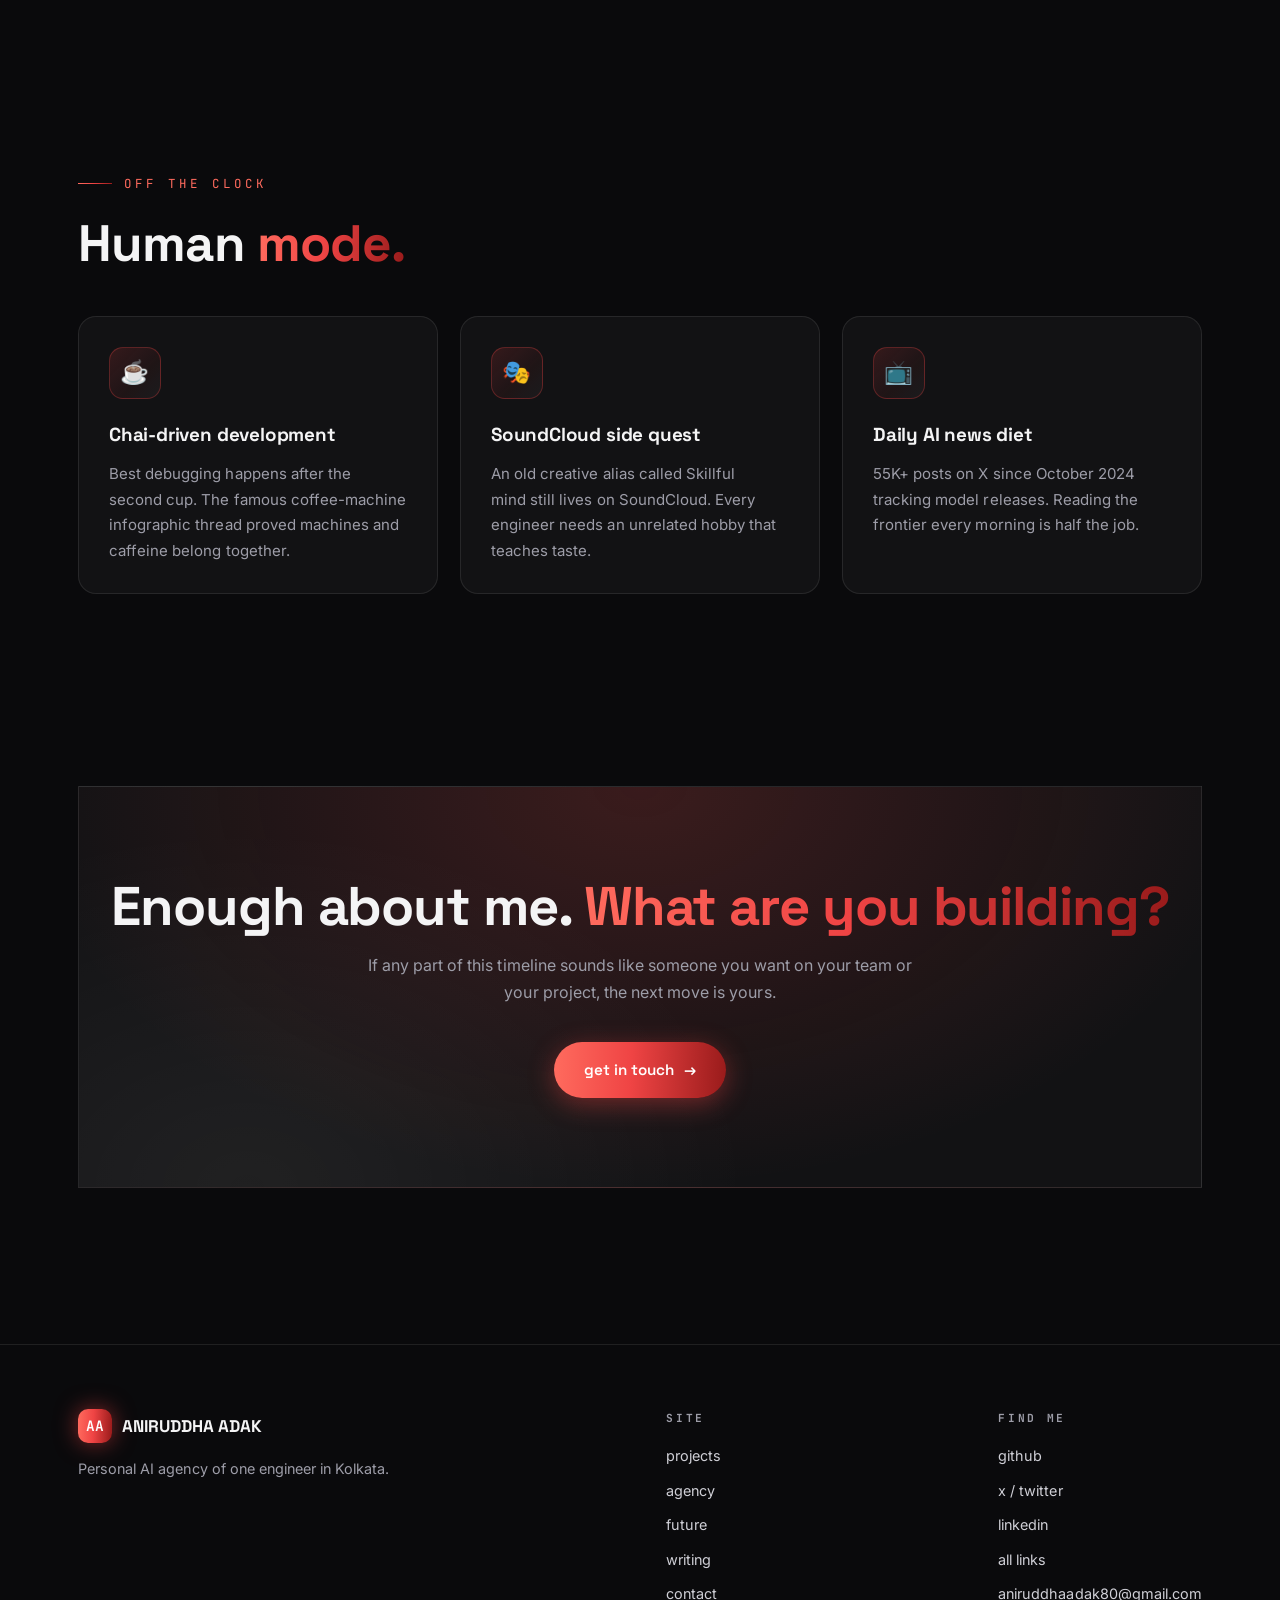
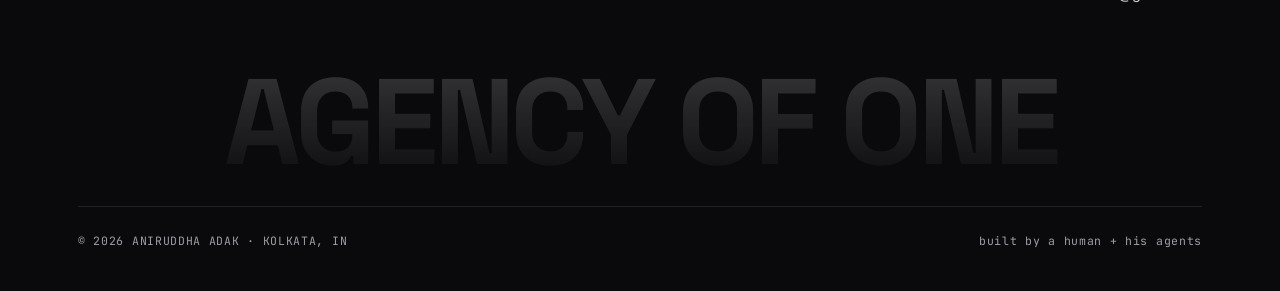
==== commit a7f357c9: "Premium layer: film-grain, view transitions, preconnect perf, breadcrumbs GEO, interactive terminal " ====
--- a/about.html
+++ b/about.html
@@ -12,7 +12,11 @@
 <meta property="og:description" content="From Dumra to autonomous agents: the timeline, education and verified record of an AI agent engineer.">
 <meta name="twitter:card" content="summary_large_image">
 <link rel="icon" type="image/svg+xml" href="favicon.svg">
+<link rel="preconnect" href="https://fonts.googleapis.com">
+<link rel="preconnect" href="https://fonts.gstatic.com" crossorigin>
+<link rel="dns-prefetch" href="https://fonts.googleapis.com">
 <link rel="stylesheet" href="styles.css">
+<script type="application/ld+json">{"@context":"https://schema.org","@type":"BreadcrumbList","itemListElement":[{"@type":"ListItem","position":1,"name":"Home","item":"https://aniruddha-agency.vercel.app/"},{"@type":"ListItem","position":2,"name":"About","item":"https://aniruddha-agency.vercel.app/about.html"}]}</script>
 </head>
 <body>
 
@@ -21,6 +25,7 @@
 <div id="scroll-progress"></div>
 <div class="aurora"><span></span><span></span><span></span></div>
 <div class="grid-overlay"></div>
+<div class="grain" aria-hidden="true"></div>
 
 <nav class="nav">
   <div class="nav-inner">
--- a/styles.css
+++ b/styles.css
@@ -374,6 +374,23 @@
 
 /* ---------- kolkata clock ---------- */
 .clock-strip{display:flex;align-items:center;gap:12px;justify-content:center;font-family:var(--font-mono);font-size:.78rem;color:var(--muted);letter-spacing:.1em;margin-top:26px}
+
+/* ---------- ultra premium grain ---------- */
+.grain{position:fixed;inset:0;pointer-events:none;z-index:50;opacity:.028;background-image:url(assets/noise.png);background-repeat:repeat;mix-blend-mode:soft-light}
+
+/* ---------- view transitions ---------- */
+@supports (view-transition-name: root){@view-transition{navigation:auto}::view-transition-old(root),::view-transition-new(root){animation-duration:.38s;animation-timing-function:cubic-bezier(.2,.8,.2,1)}}
+
+/* ---------- terminal ---------- */
+.terminal{border:1px solid var(--line);border-radius:14px;background:rgba(10,10,12,.92);overflow:hidden;max-width:720px;margin:44px auto 0}
+.term-head{display:flex;align-items:center;gap:8px;padding:12px 16px;border-bottom:1px solid var(--line);background:rgba(255,255,255,.03)}
+.term-head b{width:12px;height:12px;border-radius:50%;display:block}
+.term-head b:nth-child(1){background:#ef4444}.term-head b:nth-child(2){background:#f59e0b}.term-head b:nth-child(3){background:#22c55e}
+.term-head span{margin-left:10px;font-family:var(--font-mono);font-size:.72rem;color:var(--muted);letter-spacing:.08em}
+.term-body{padding:18px 20px;font-family:var(--font-mono);font-size:.78rem;line-height:1.9;color:#d4d4d8;min-height:160px;max-height:240px;overflow-y:auto}
+.term-input{width:100%;background:transparent;border:0;border-top:1px solid var(--line);padding:14px 20px;color:var(--text);font-family:var(--font-mono);font-size:.82rem;outline:none}
+.term-input::placeholder{color:var(--muted)}
+.term-prompt{color:var(--red-bright)}
 .clock-strip b{color:var(--red-bright);font-weight:600}
 
 /* ---------- responsive refinements ---------- */
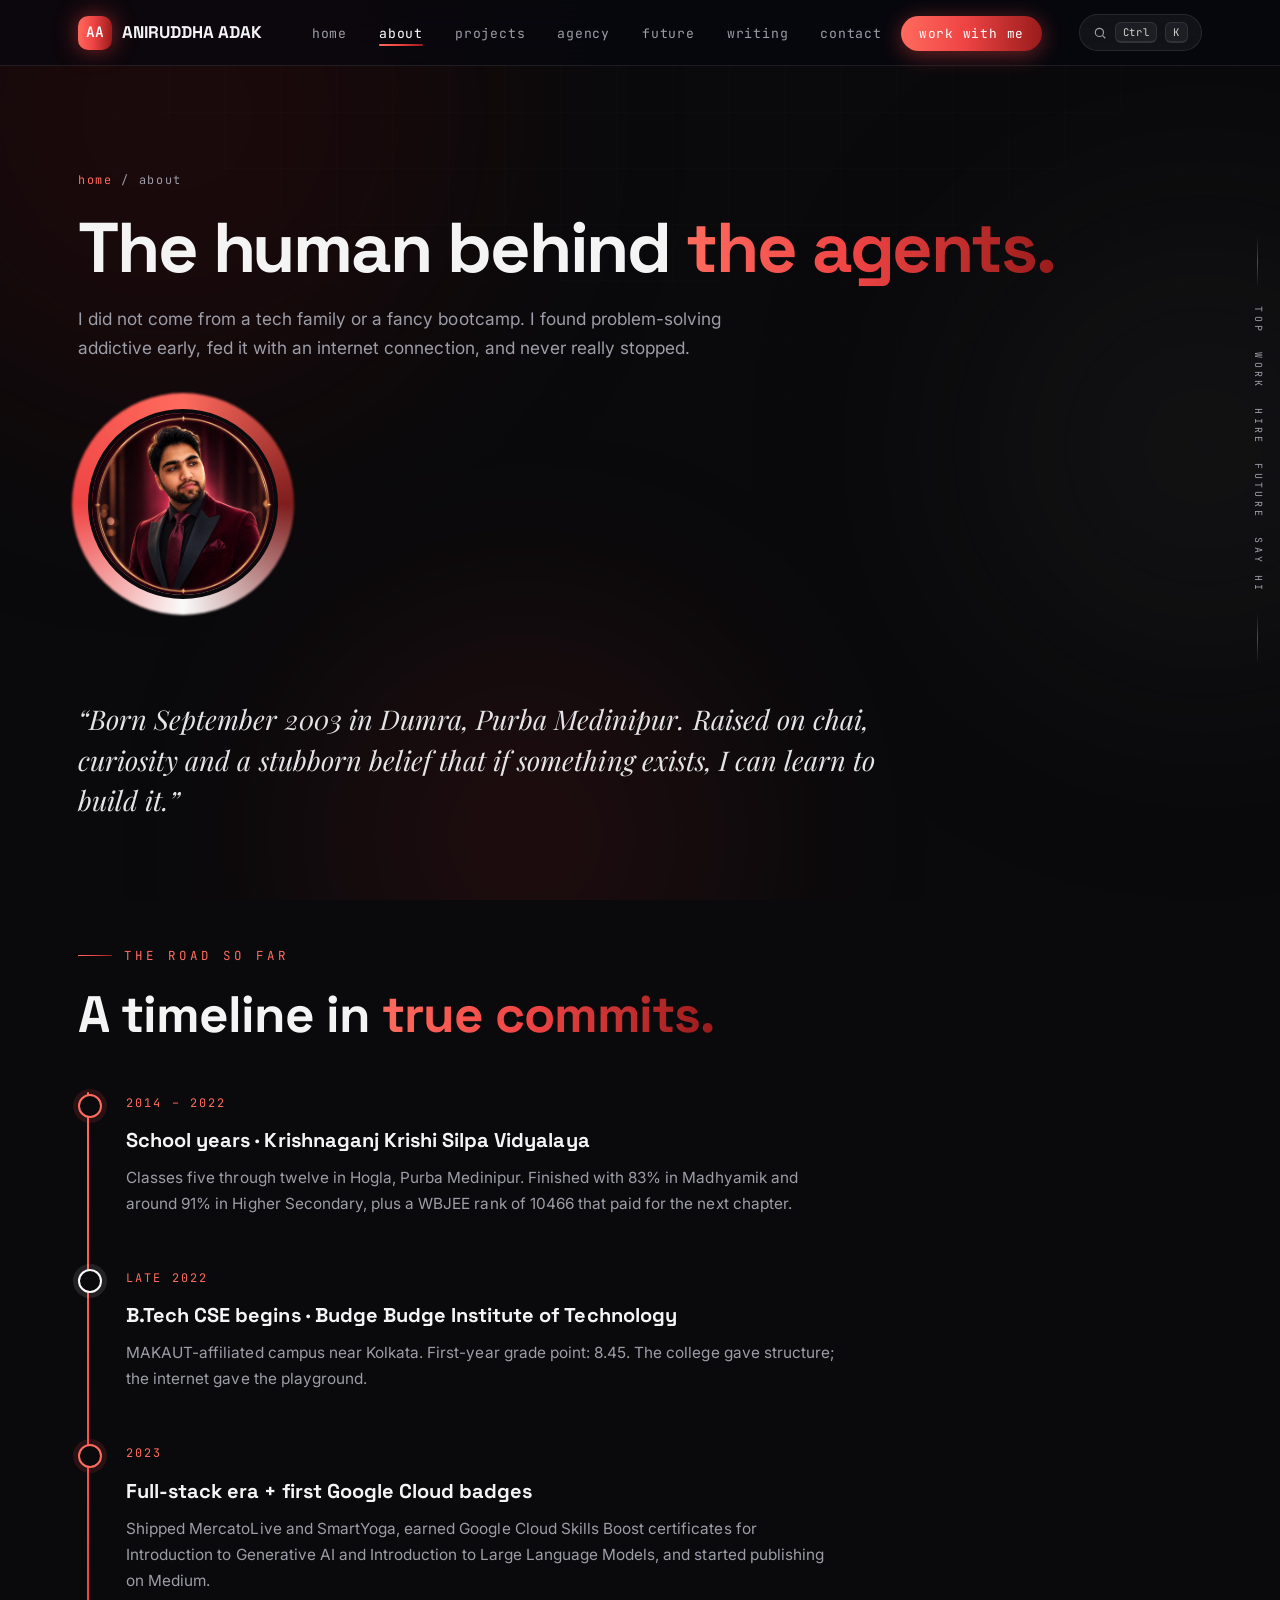
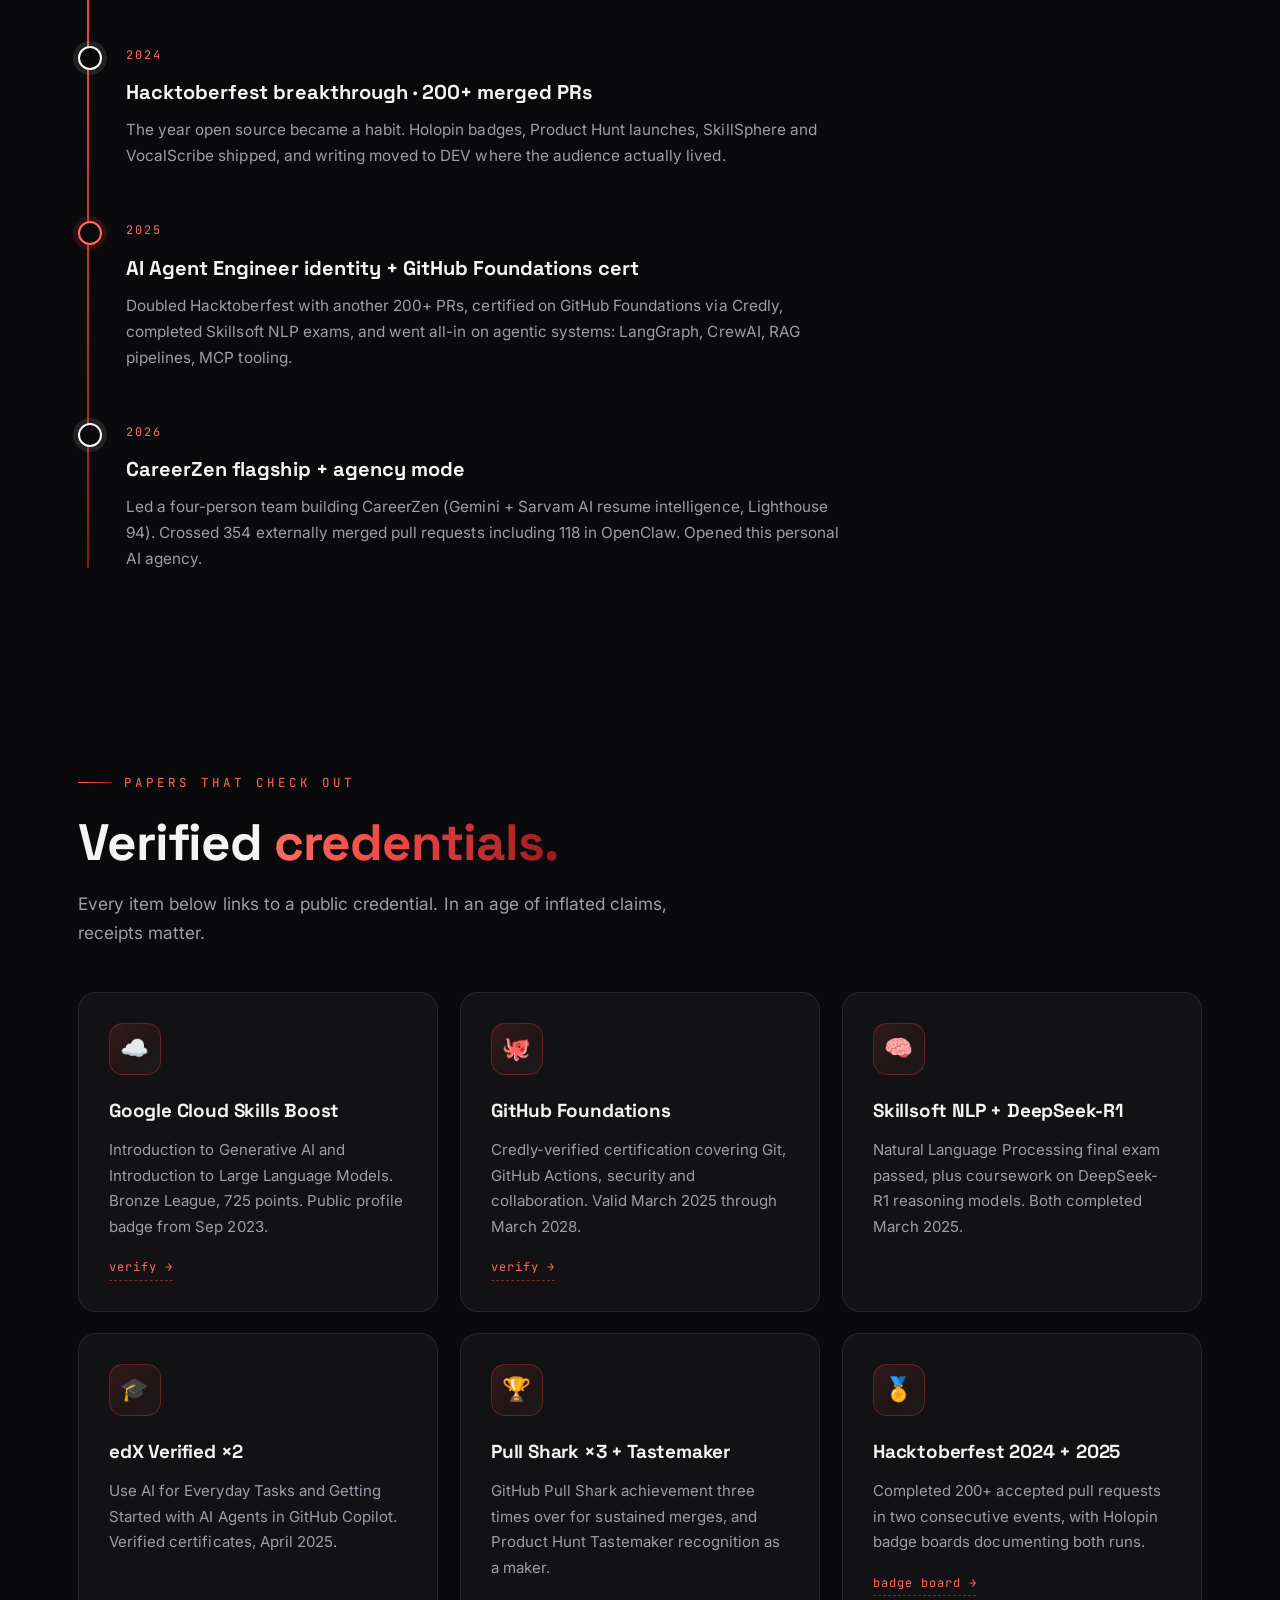
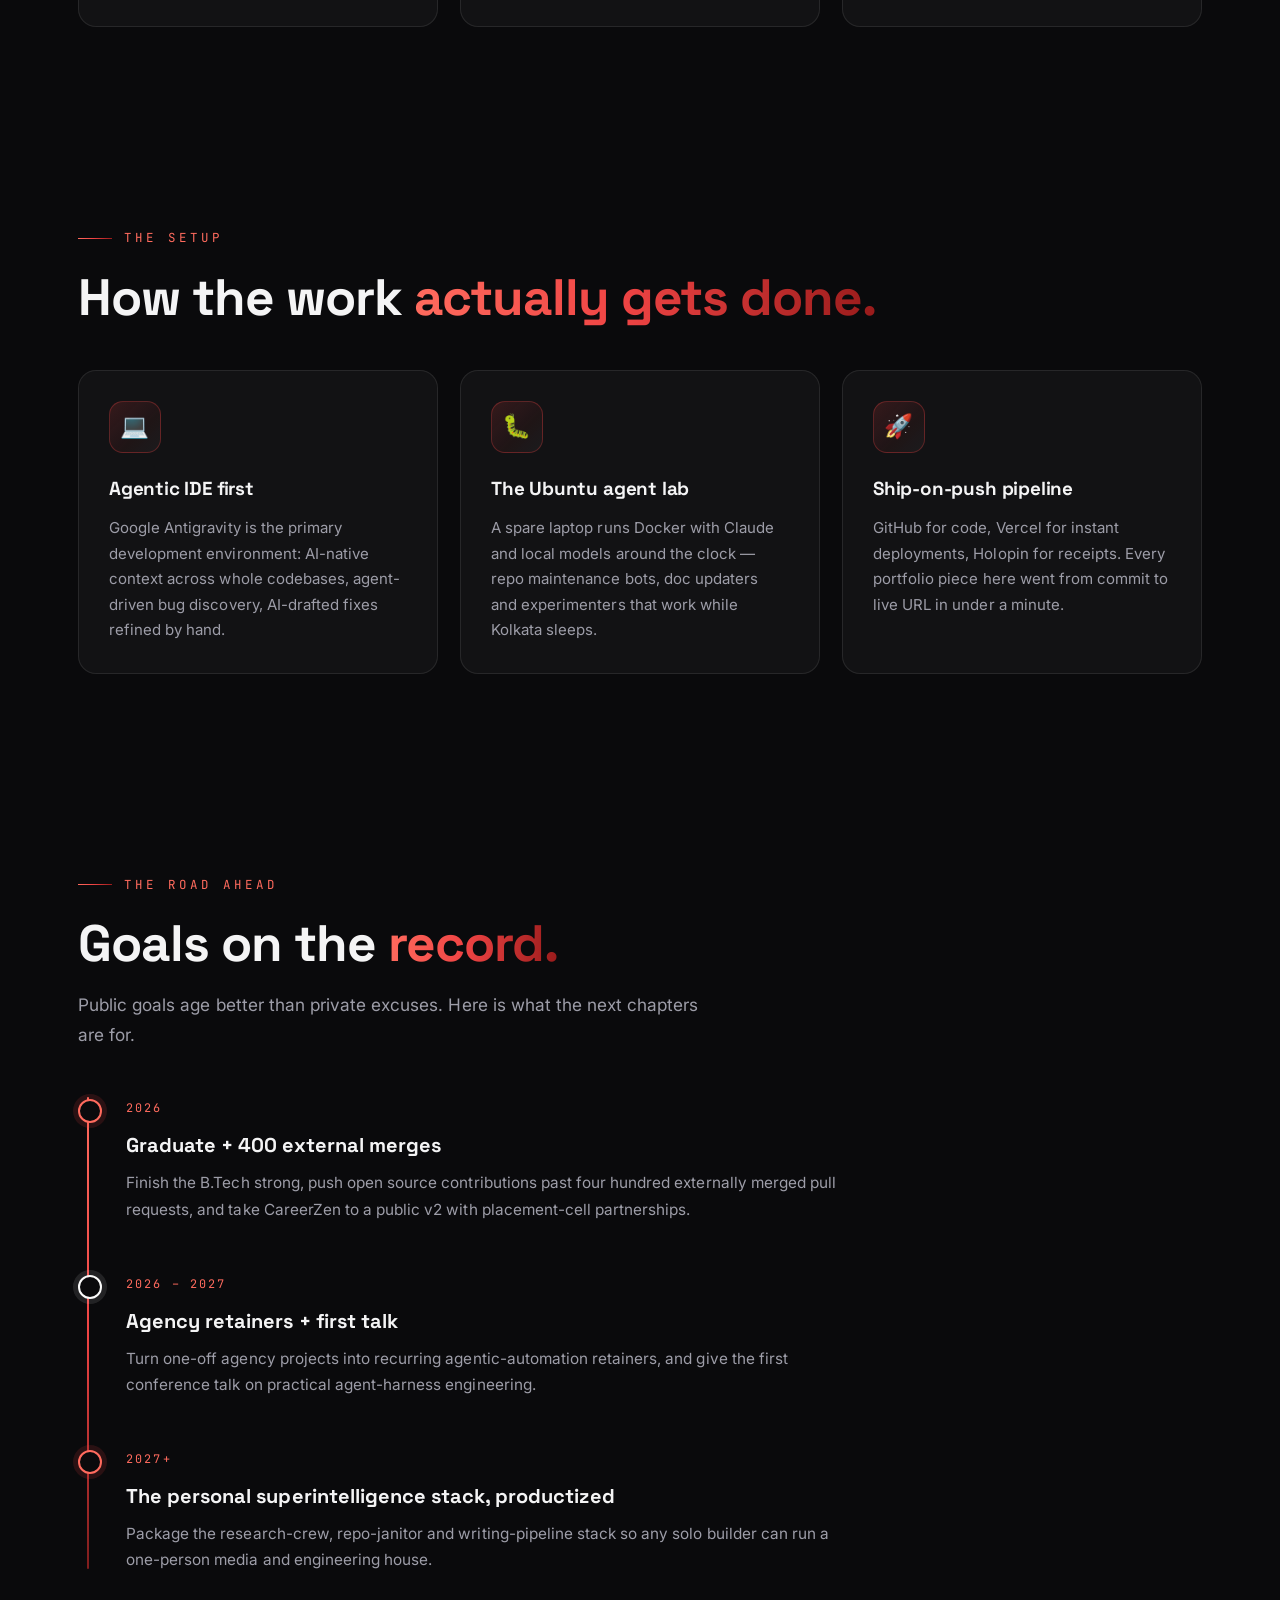
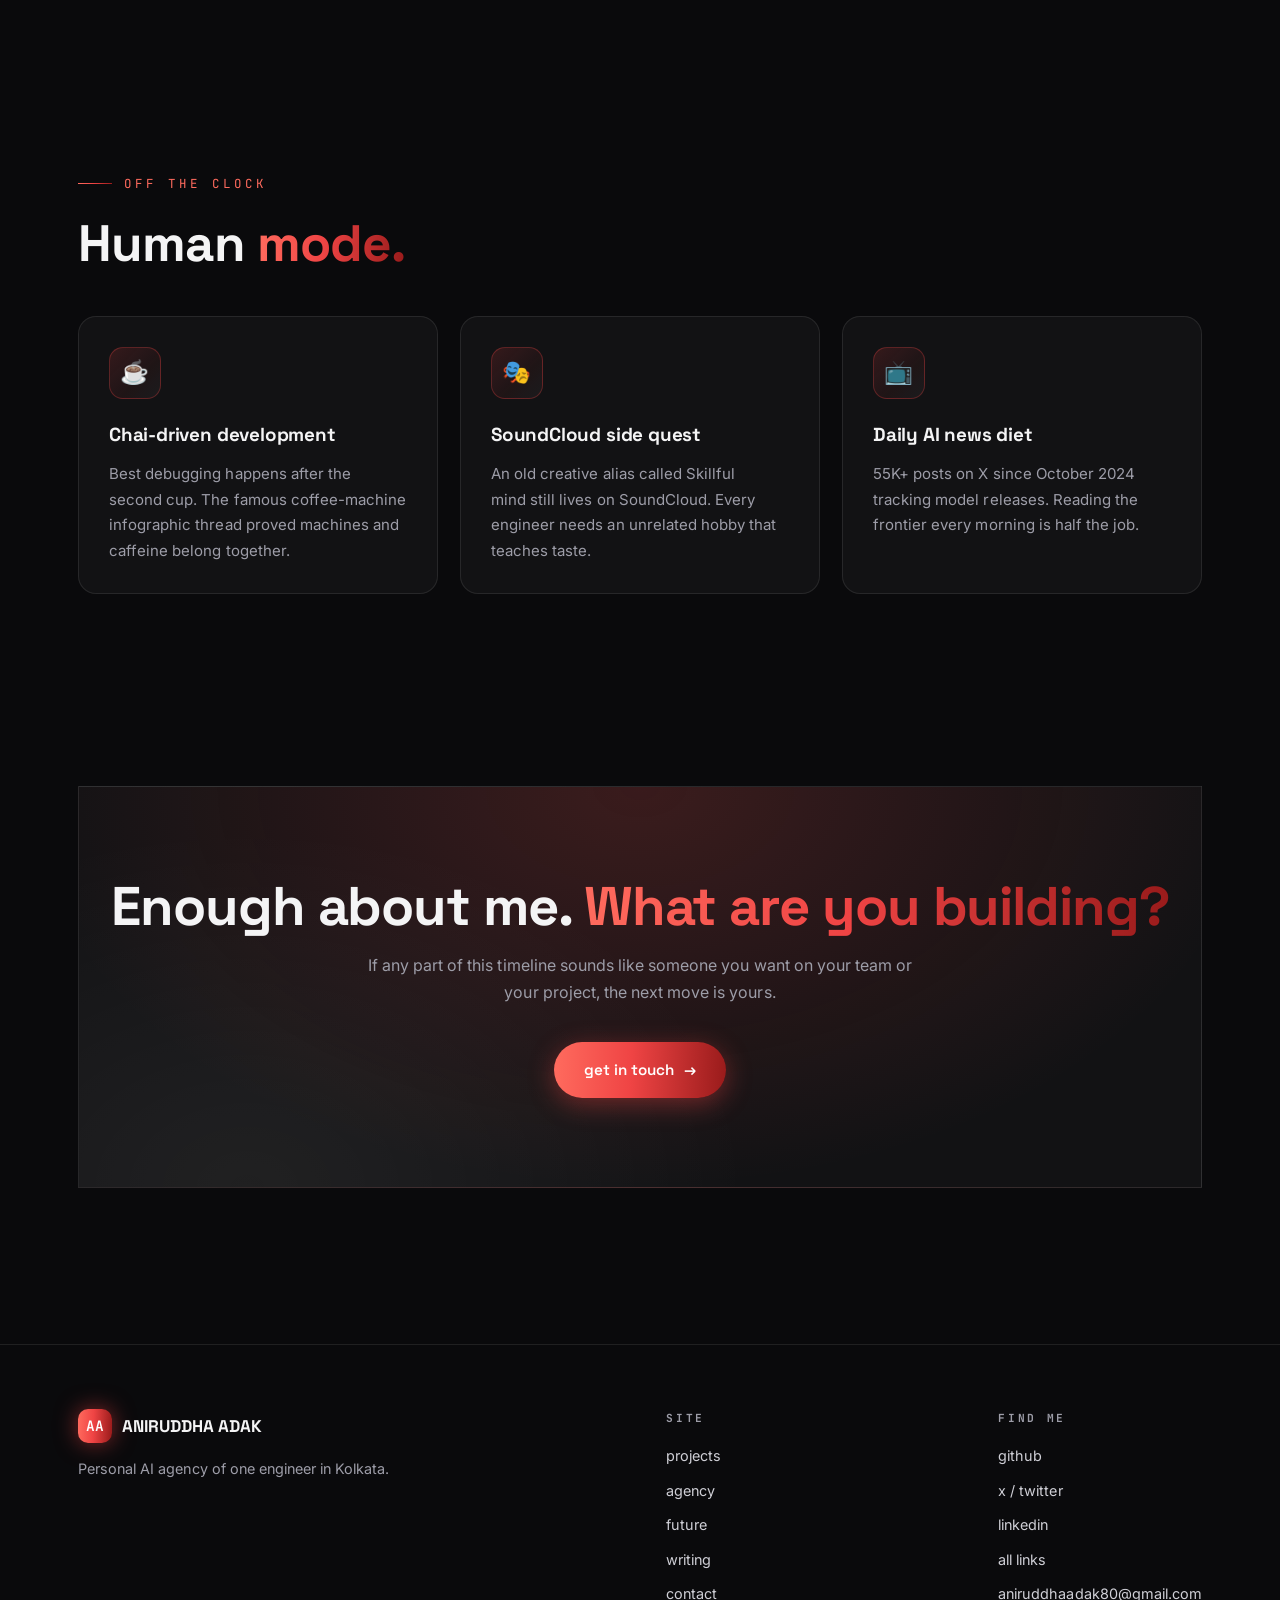
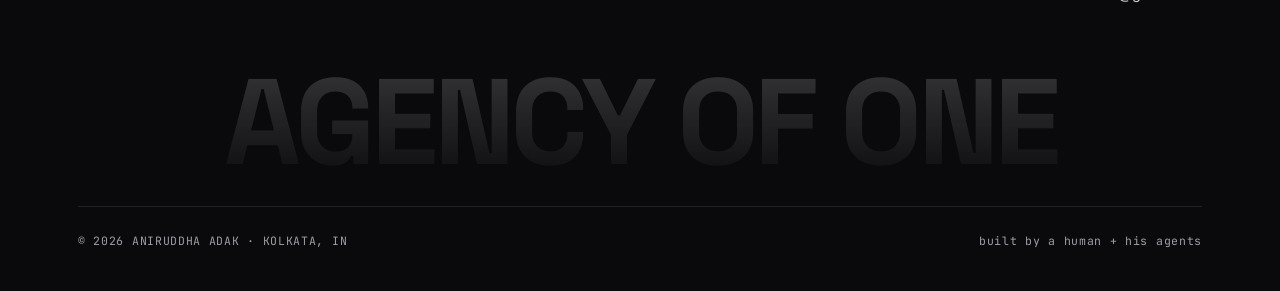
==== commit 507ba026: "Surprise layer: konami easter egg + particle burst, spotlight cards, vertical side rail, dual marque" ====
--- a/about.html
+++ b/about.html
@@ -26,6 +26,7 @@
 <div class="aurora"><span></span><span></span><span></span></div>
 <div class="grid-overlay"></div>
 <div class="grain" aria-hidden="true"></div>
+<div class="side-rail" aria-hidden="true"><a href="#top">top</a><a href="projects.html">work</a><a href="agency.html">hire</a><a href="future.html">future</a><a href="contact.html">say hi</a></div>
 
 <nav class="nav">
   <div class="nav-inner">
--- a/styles.css
+++ b/styles.css
@@ -391,6 +391,46 @@
 .term-input{width:100%;background:transparent;border:0;border-top:1px solid var(--line);padding:14px 20px;color:var(--text);font-family:var(--font-mono);font-size:.82rem;outline:none}
 .term-input::placeholder{color:var(--muted)}
 .term-prompt{color:var(--red-bright)}
+
+/* ---------- marquee 2 (vertical, side rail on wide screens) ---------- */
+.side-rail{position:fixed;right:14px;top:50%;transform:translateY(-50%);z-index:60;display:flex;flex-direction:column;align-items:center;gap:18px;pointer-events:none}
+.side-rail a{pointer-events:auto;writing-mode:vertical-rl;font-family:var(--font-mono);font-size:.62rem;letter-spacing:.34em;text-transform:uppercase;color:var(--muted);text-decoration:none;transition:color .25s}
+.side-rail a:hover{color:var(--red-bright)}
+.side-rail::before,.side-rail::after{content:"";width:1px;height:52px;background:linear-gradient(180deg,transparent,rgba(239,68,68,.6),transparent)}
+@media(max-width:1180px){.side-rail{display:none}}
+
+/* ---------- marquee 2 (bottom ticker) ---------- */
+.marquee.rev .marquee-track{animation-direction:reverse}
+.marquee-stack .marquee{border-bottom:0}
+.marquee-stack .marquee:last-child{border-bottom:1px solid var(--line)}
+
+/* ---------- spotlight card ---------- */
+.card.spot{position:relative}
+.card.spot::after{content:"";position:absolute;inset:0;border-radius:inherit;background:radial-gradient(320px circle at var(--mx,50%) var(--my,50%),rgba(239,68,68,.10),transparent 55%);opacity:0;transition:opacity .35s;pointer-events:none}
+.card.spot:hover::after{opacity:1}
+
+/* ---------- scroll snap for mobile nav ---------- */
+@media(max-width:880px){
+  .nav-links.open li{opacity:0;transform:translateY(16px);animation:navIn .4s cubic-bezier(.2,.8,.2,1) forwards}
+  .nav-links.open li:nth-child(1){animation-delay:.03s}
+  .nav-links.open li:nth-child(2){animation-delay:.06s}
+  .nav-links.open li:nth-child(3){animation-delay:.09s}
+  .nav-links.open li:nth-child(4){animation-delay:.12s}
+  .nav-links.open li:nth-child(5){animation-delay:.15s}
+  .nav-links.open li:nth-child(6){animation-delay:.18s}
+  .nav-links.open li:nth-child(7){animation-delay:.21s}
+  .nav-links.open li:nth-child(8){animation-delay:.24s}
+}
+@keyframes navIn{to{opacity:1;transform:none}}
+
+/* ---------- print stylesheet ---------- */
+@media print{
+  .nav,.aurora,.grid-overlay,.grain,.cursor-glow,.preloader,.back-top,.cmdk-overlay,.toast,.scroll-hint,.marquee,.side-rail,.cta-band,.hero-actions,.scroll-progress{display:none !important}
+  body{background:#fff;color:#111}
+  .card,.panel,.manifesto{border-color:#ddd;background:#fff;box-shadow:none}
+  .grad-text{color:#991b1b !important;-webkit-text-fill-color:#991b1b}
+  a{color:#991b1b}
+}
 .clock-strip b{color:var(--red-bright);font-weight:600}
 
 /* ---------- responsive refinements ---------- */
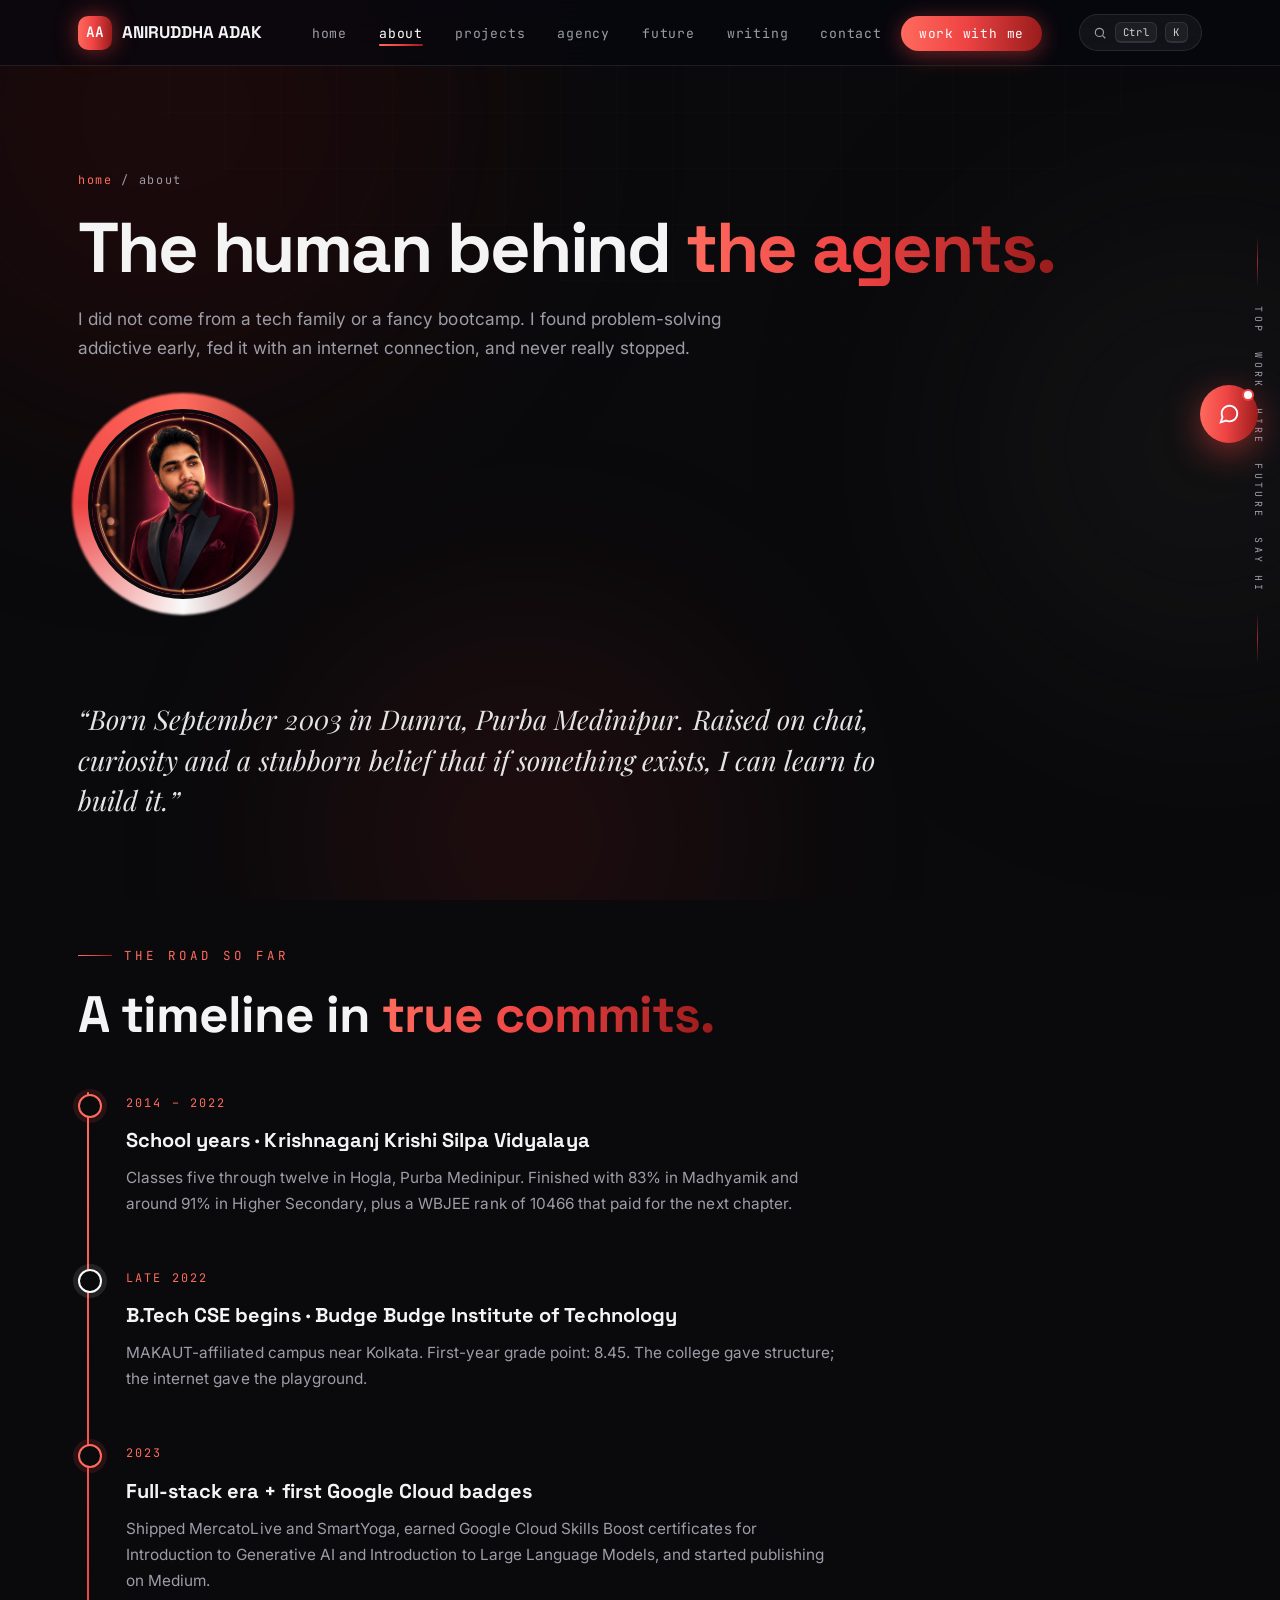
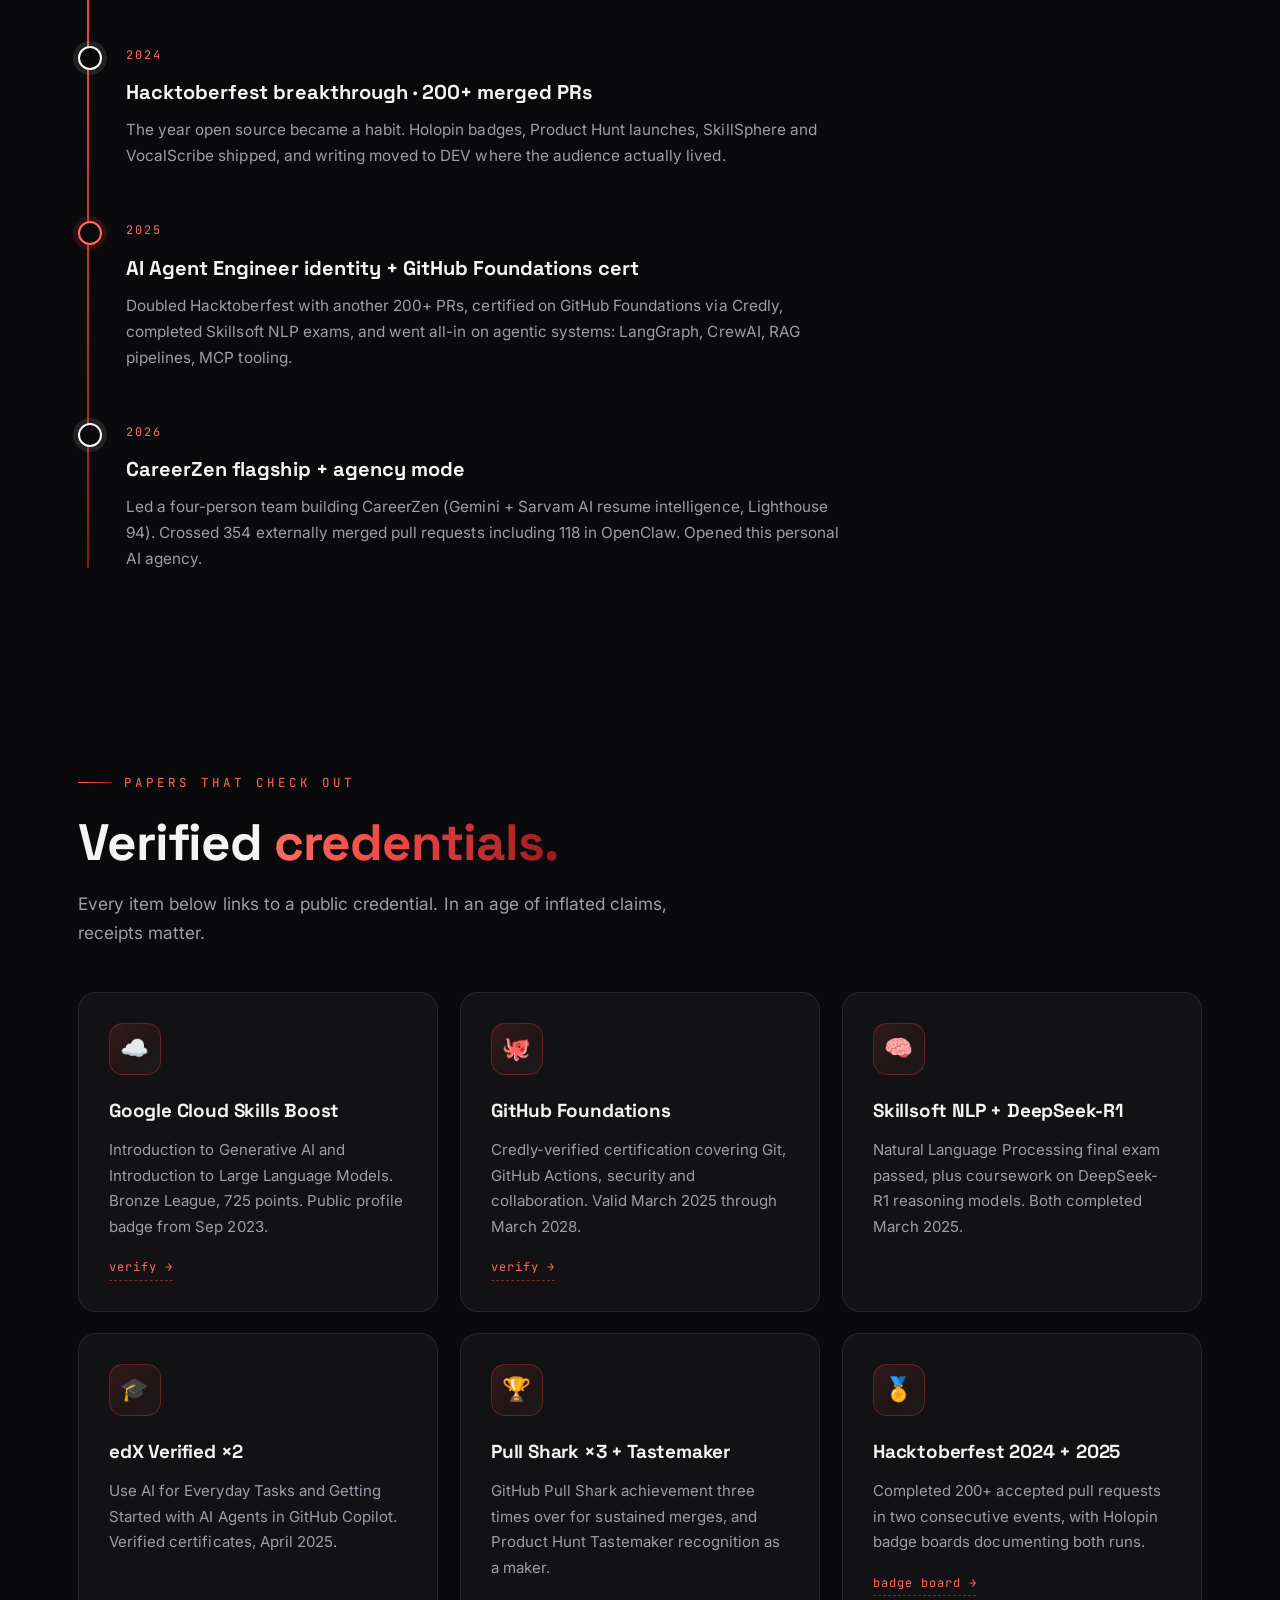
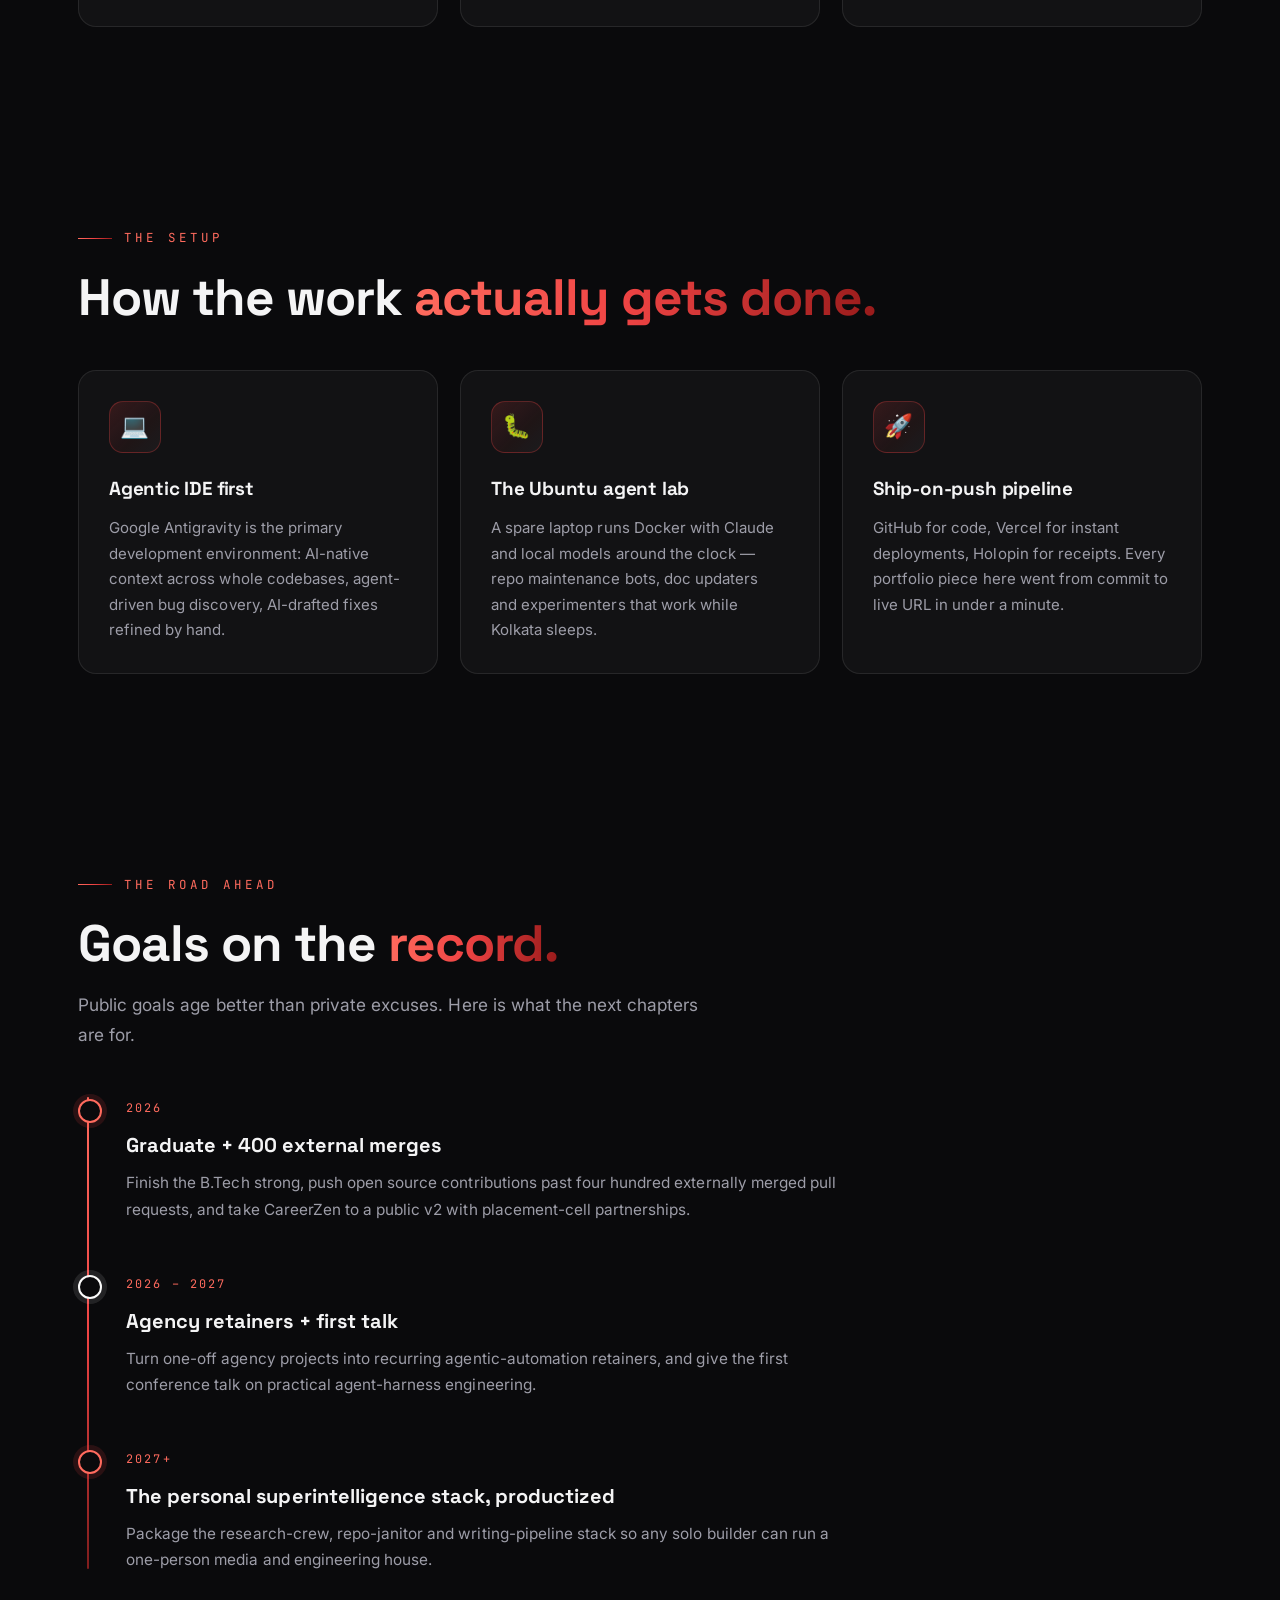
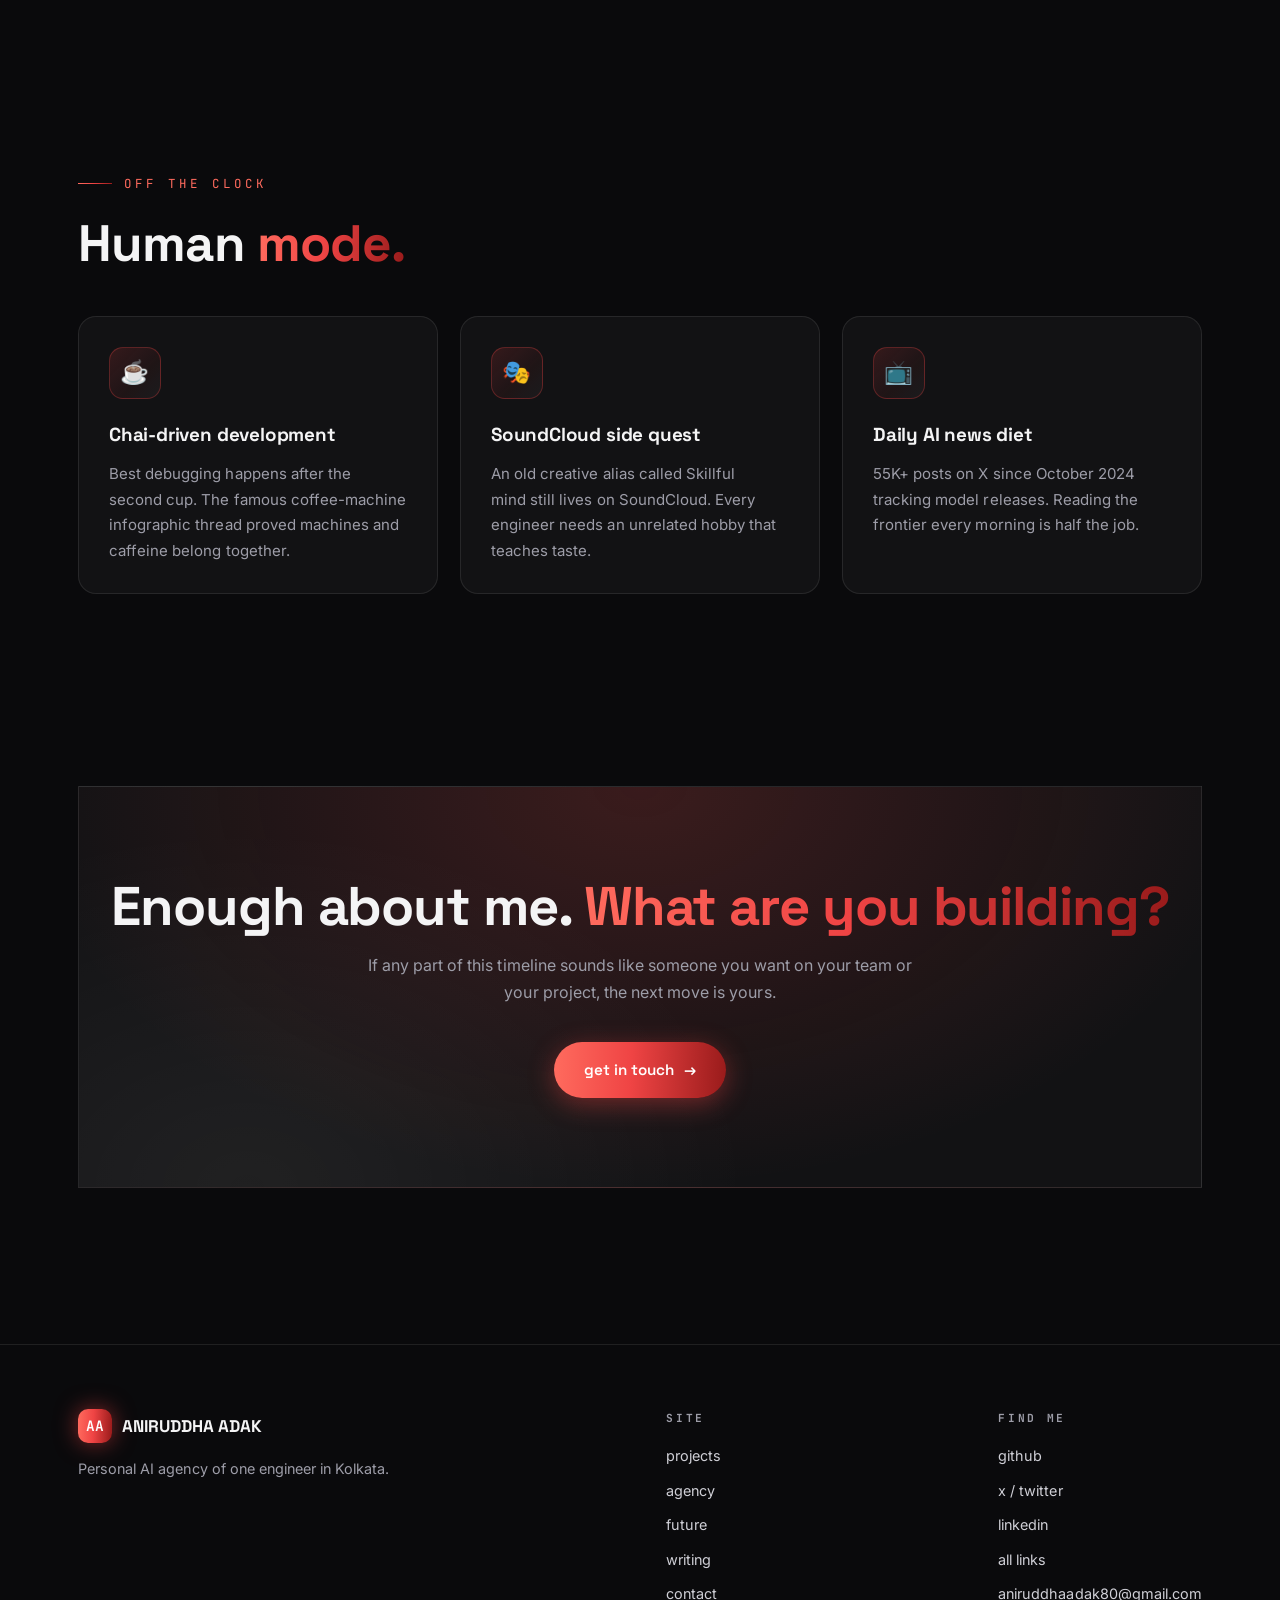
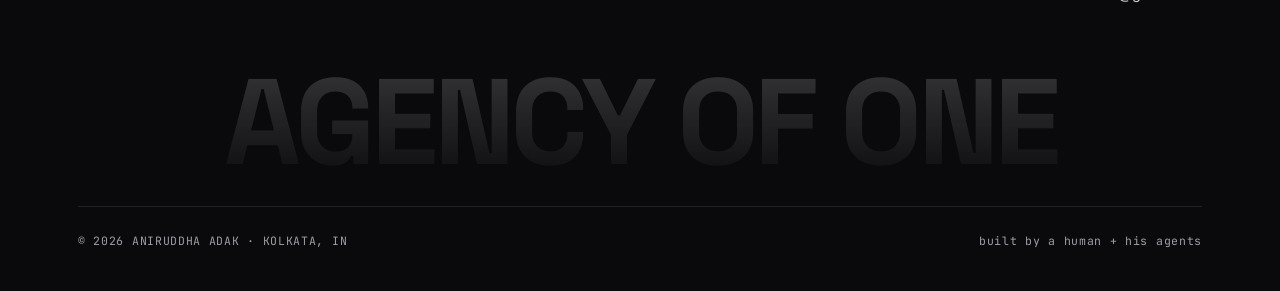
==== commit 0ba7919c: "AgentAni chat widget, live GitHub + DEV API feeds, PWA offline support, share button, shortcuts moda" ====
--- a/about.html
+++ b/about.html
@@ -12,6 +12,9 @@
 <meta property="og:description" content="From Dumra to autonomous agents: the timeline, education and verified record of an AI agent engineer.">
 <meta name="twitter:card" content="summary_large_image">
 <link rel="icon" type="image/svg+xml" href="favicon.svg">
+<link rel="manifest" href="manifest.json">
+<link rel="apple-touch-icon" href="assets/icon-192.png">
+<meta name="apple-mobile-web-app-capable" content="yes">
 <link rel="preconnect" href="https://fonts.googleapis.com">
 <link rel="preconnect" href="https://fonts.gstatic.com" crossorigin>
 <link rel="dns-prefetch" href="https://fonts.googleapis.com">
--- a/styles.css
+++ b/styles.css
@@ -425,12 +425,60 @@
 
 /* ---------- print stylesheet ---------- */
 @media print{
-  .nav,.aurora,.grid-overlay,.grain,.cursor-glow,.preloader,.back-top,.cmdk-overlay,.toast,.scroll-hint,.marquee,.side-rail,.cta-band,.hero-actions,.scroll-progress{display:none !important}
+  .nav,.aurora,.grid-overlay,.grain,.cursor-glow,.preloader,.back-top,.cmdk-overlay,.toast,.scroll-hint,.marquee,.side-rail,.cta-band,.hero-actions,.scroll-progress,.chatbot,.shortcuts-modal{display:none !important}
   body{background:#fff;color:#111}
   .card,.panel,.manifesto{border-color:#ddd;background:#fff;box-shadow:none}
   .grad-text{color:#991b1b !important;-webkit-text-fill-color:#991b1b}
   a{color:#991b1b}
 }
+
+/* ---------- AgentAni chat ---------- */
+.chatbot{position:fixed;right:22px;bottom:22px;z-index:250;display:flex;flex-direction:column;align-items:flex-end;gap:14px}
+.chat-launcher{position:relative;width:58px;height:58px;border-radius:50%;border:0;cursor:pointer;background:var(--grad);color:#fff;display:grid;place-items:center;box-shadow:0 10px 34px rgba(239,68,68,.5);transition:transform .3s cubic-bezier(.2,.8,.2,1),box-shadow .3s}
+.chat-launcher:hover{transform:scale(1.08) rotate(-6deg);box-shadow:0 14px 44px rgba(239,68,68,.65)}
+.chat-launcher .chat-dot{position:absolute;top:4px;right:4px;width:12px;height:12px;border-radius:50%;background:#fff;border:2px solid var(--red);animation:blink 1.6s infinite}
+.chat-launcher.ping{animation:chatPing 1s cubic-bezier(.2,.8,.2,1) 3}
+@keyframes chatPing{0%{box-shadow:0 10px 34px rgba(239,68,68,.5)}50%{box-shadow:0 0 0 18px rgba(239,68,68,.15)}100%{box-shadow:0 10px 34px rgba(239,68,68,.5)}}
+.chat-panel{width:min(370px,calc(100vw - 32px));max-height:min(560px,72vh);display:flex;flex-direction:column;background:#101014;border:1px solid rgba(239,68,68,.45);border-radius:20px;overflow:hidden;box-shadow:0 30px 90px rgba(0,0,0,.75);opacity:0;visibility:hidden;transform:translateY(18px) scale(.97);transition:all .35s cubic-bezier(.2,.8,.2,1)}
+.chatbot.open .chat-panel{opacity:1;visibility:visible;transform:none}
+.chat-head{display:flex;align-items:center;gap:12px;padding:15px 18px;border-bottom:1px solid var(--line);background:rgba(239,68,68,.07)}
+.chat-avatar{width:38px;height:38px;border-radius:12px;background:var(--grad);display:grid;place-items:center;font-family:var(--font-display);font-weight:700;font-size:.85rem;color:#fff;flex-shrink:0}
+.chat-id b{font-family:var(--font-display);display:block;font-size:.95rem;line-height:1.2}
+.chat-id span{font-family:var(--font-mono);font-size:.62rem;color:var(--red-bright);letter-spacing:.08em}
+.chat-id span::first-letter{color:var(--red-bright)}
+.chat-x{margin-left:auto;background:none;border:0;color:var(--muted);font-size:1.5rem;cursor:pointer;line-height:1;transition:color .2s,transform .3s}
+.chat-x:hover{color:#fff;transform:rotate(90deg)}
+.chat-msgs{flex:1;overflow-y:auto;padding:16px;display:flex;flex-direction:column;gap:10px;min-height:200px}
+.chat-m{max-width:85%;padding:11px 15px;border-radius:15px;font-size:.86rem;line-height:1.55;animation:chatIn .3s cubic-bezier(.2,.8,.2,1)}
+@keyframes chatIn{from{opacity:0;transform:translateY(8px)}to{opacity:1;transform:none}}
+.chat-m.bot{align-self:flex-start;background:rgba(255,255,255,.05);border:1px solid var(--line);border-bottom-left-radius:4px;color:#e4e4e7}
+.chat-m.user{align-self:flex-end;background:var(--grad);color:#fff;border-bottom-right-radius:4px}
+.chat-m.typing{display:flex;gap:5px;padding:14px 18px}
+.chat-m.typing span{width:7px;height:7px;border-radius:50%;background:var(--red-bright);animation:chatBlink 1s infinite}
+.chat-m.typing span:nth-child(2){animation-delay:.18s}
+.chat-m.typing span:nth-child(3){animation-delay:.36s}
+@keyframes chatBlink{0%,100%{opacity:.25;transform:translateY(0)}50%{opacity:1;transform:translateY(-4px)}}
+.chat-chips{display:flex;gap:8px;padding:0 16px 12px;flex-wrap:wrap}
+.chat-chips .chip{cursor:pointer;font-size:.68rem;padding:6px 13px}
+.chat-chips .chip:hover{background:var(--grad);color:#fff;border-color:transparent}
+.chat-inrow{display:flex;gap:10px;padding:12px 14px;border-top:1px solid var(--line)}
+.chat-in{flex:1;background:rgba(255,255,255,.04);border:1px solid var(--line);border-radius:12px;padding:11px 15px;color:var(--text);font-family:var(--font-body);font-size:.88rem;outline:none;transition:border-color .25s}
+.chat-in:focus{border-color:rgba(239,68,68,.55)}
+.chat-send{width:42px;height:42px;border-radius:12px;border:0;background:var(--grad);color:#fff;font-size:1.1rem;cursor:pointer;transition:transform .25s,box-shadow .25s}
+.chat-send:hover{transform:translateY(-2px);box-shadow:0 8px 24px rgba(239,68,68,.5)}
+@media(max-width:640px){.chatbot{right:14px;bottom:14px}}
+
+/* ---------- shortcuts modal ---------- */
+.shortcuts-modal{position:fixed;inset:0;z-index:450;background:rgba(5,5,6,.72);backdrop-filter:blur(6px);display:none;align-items:center;justify-content:center;padding:20px}
+.shortcuts-modal.open{display:flex}
+.shortcuts-box{width:min(430px,94vw);background:#101014;border:1px solid rgba(239,68,68,.4);border-radius:18px;padding:28px;animation:cmdkIn .22s cubic-bezier(.2,.8,.2,1)}
+.shortcuts-box h3{font-family:var(--font-mono);font-size:.78rem;letter-spacing:.24em;text-transform:uppercase;color:var(--red-bright);margin-bottom:20px}
+.sc-row{display:flex;justify-content:space-between;align-items:center;gap:14px;padding:11px 0;border-bottom:1px dashed var(--line);font-size:.86rem;color:#d4d4d8;flex-wrap:wrap}
+.sc-row:last-of-type{border-bottom:0}
+.sc-close{margin-top:22px;width:100%;justify-content:center}
+
+/* ---------- live feed chip ---------- */
+.live-chip{display:inline-flex;align-items:center;gap:8px;font-family:var(--font-mono);font-size:.68rem;letter-spacing:.14em;color:var(--red-bright);text-transform:uppercase;border:1px dashed rgba(239,68,68,.45);border-radius:99px;padding:7px 15px;margin:6px 0 10px;animation:blink 2.4s infinite}
 .clock-strip b{color:var(--red-bright);font-weight:600}
 
 /* ---------- responsive refinements ---------- */
